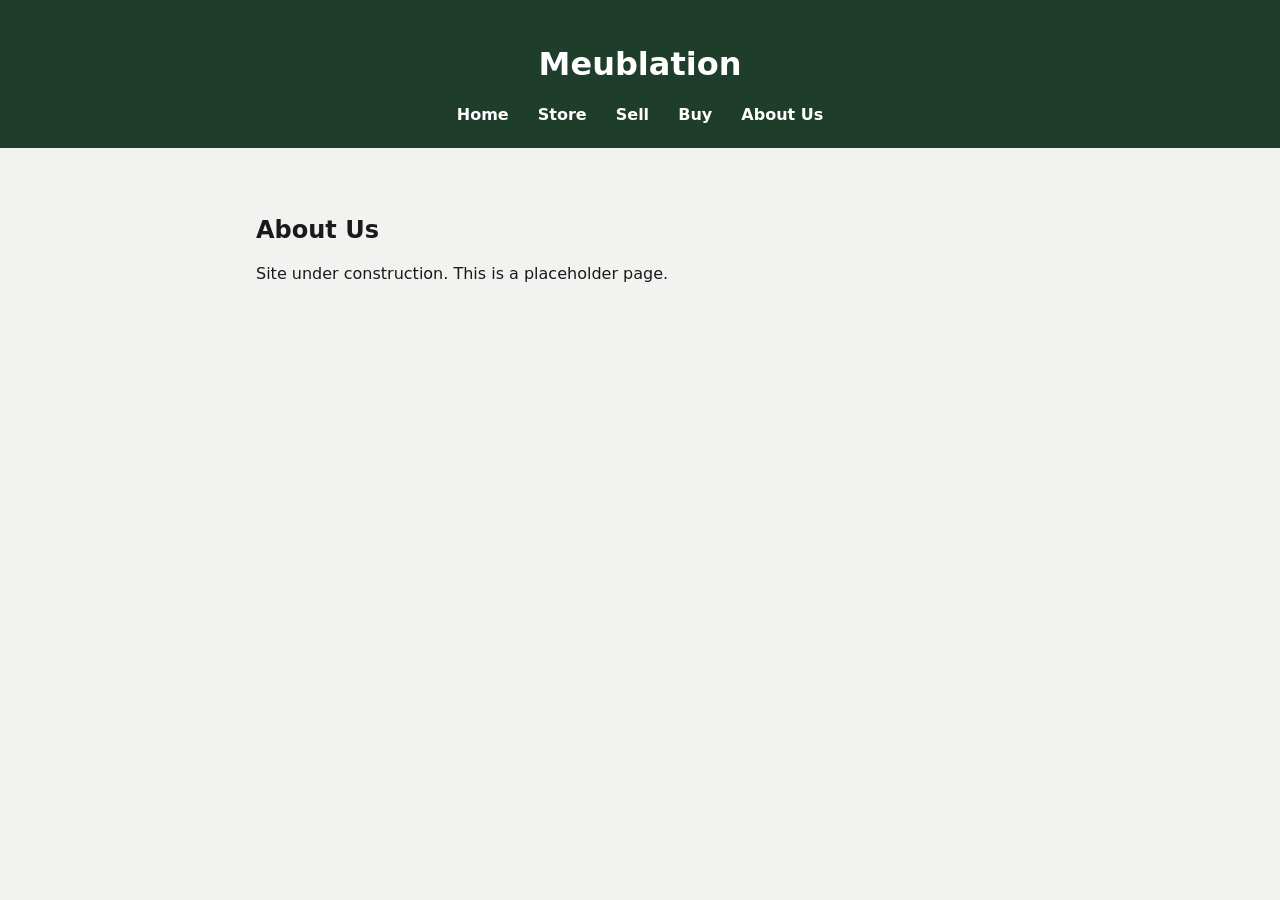
==== about.html @ 5e8e661d "First version" ====
<!doctype html>
<html lang="en">
<head>
  <meta charset="utf-8">
  <meta name="viewport" content="width=device-width, initial-scale=1">
  <title>Meublation – About Us</title>
  <link rel="stylesheet" href="css/style.css">
</head>
<body>
  <header>
    <h1>Meublation</h1>
    <nav>
      <a href="index.html">Home</a>
      <a href="store.html">Store</a>
      <a href="sell.html">Sell</a>
      <a href="buy.html">Buy</a>
      <a href="about.html">About Us</a>
    </nav>
  </header>
  <main>
    <h2>About Us</h2>
    <p>Site under construction. This is a placeholder page.</p>
  </main>
</body>
</html>
---- css/style.css ----
/* Styles communs – version de départ, à remplacer par le vrai design */
:root {
  --green-dark: #1f3d2b;
  --green: #2f6b46;
  --grey: #f2f2f0;
  --text: #1a1a1a;
}

* { box-sizing: border-box; }

body {
  margin: 0;
  font-family: system-ui, -apple-system, "Segoe UI", Roboto, sans-serif;
  color: var(--text);
  background: var(--grey);
}

header {
  background: var(--green-dark);
  color: #fff;
  padding: 24px 16px;
  text-align: center;
}

nav a {
  color: #fff;
  text-decoration: none;
  margin: 0 12px;
  font-weight: 600;
}

nav a:hover { text-decoration: underline; }

main {
  max-width: 800px;
  margin: 0 auto;
  padding: 48px 16px;
}
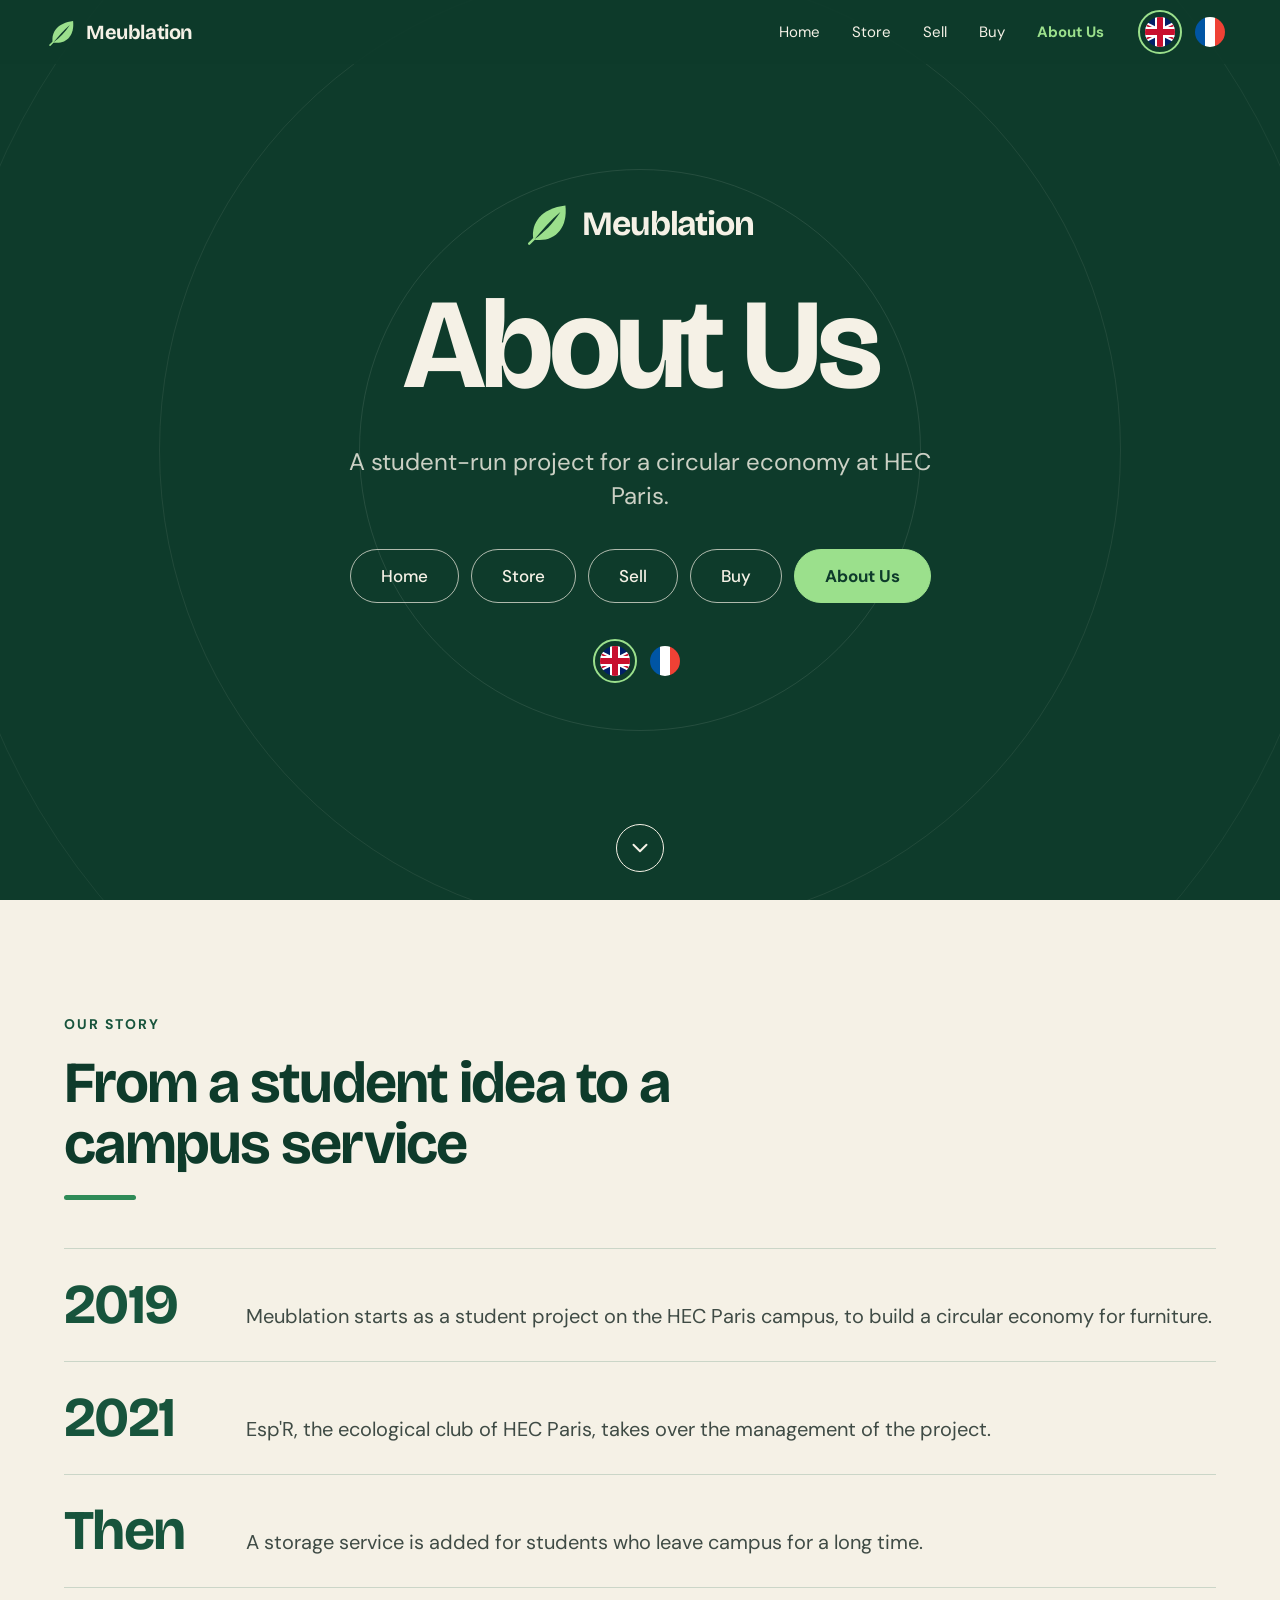
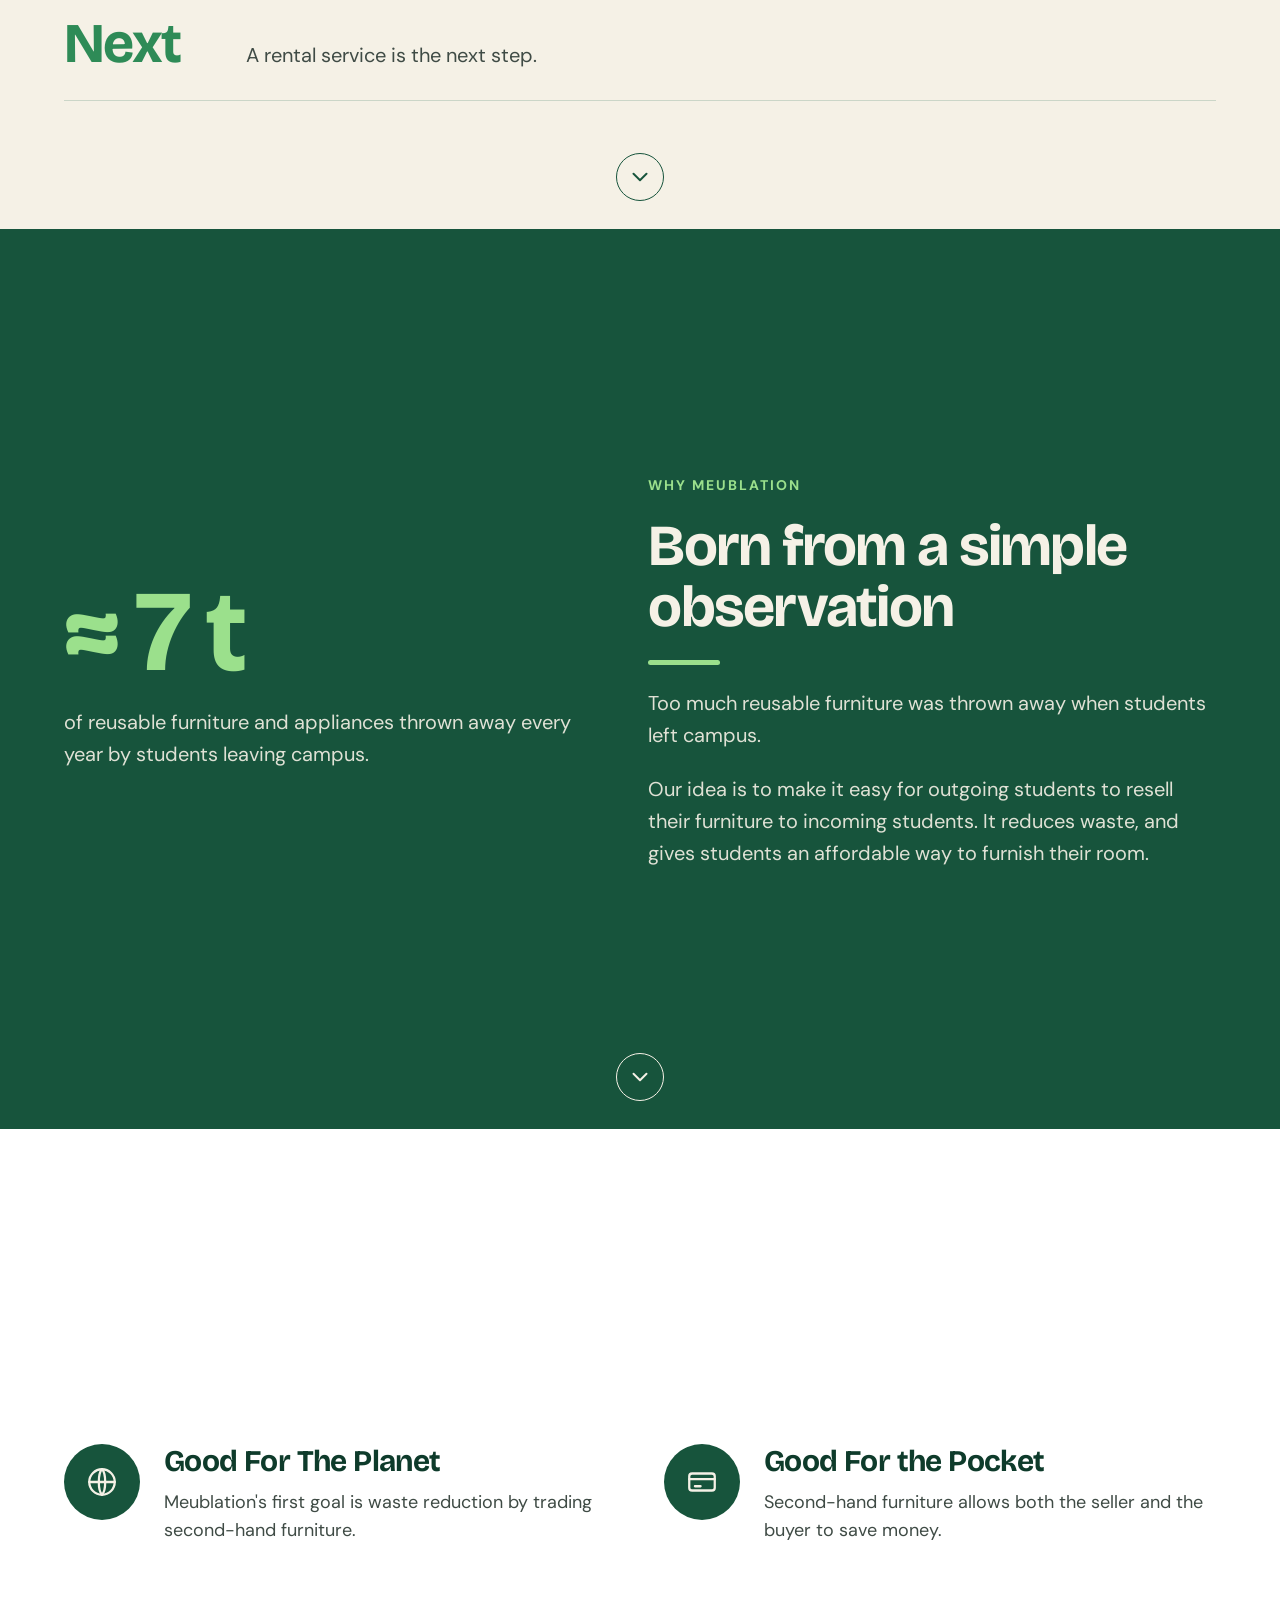
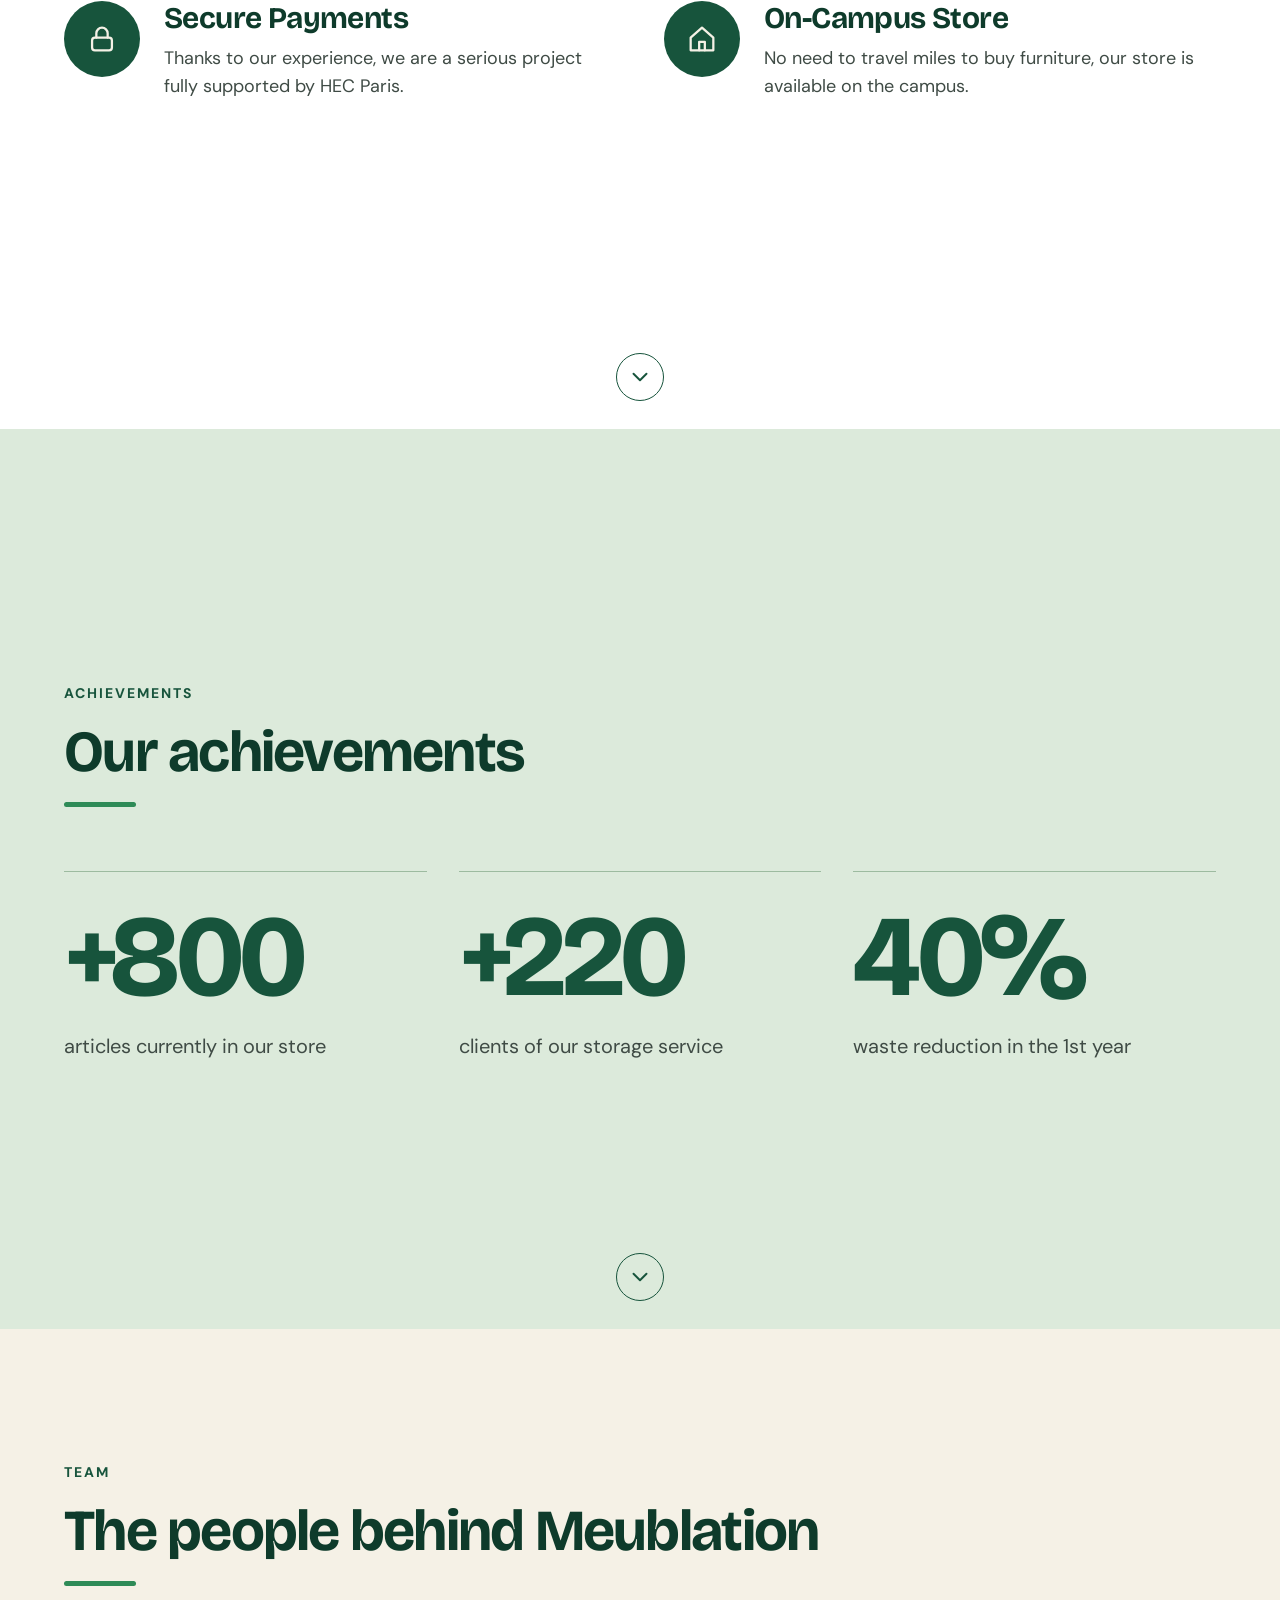
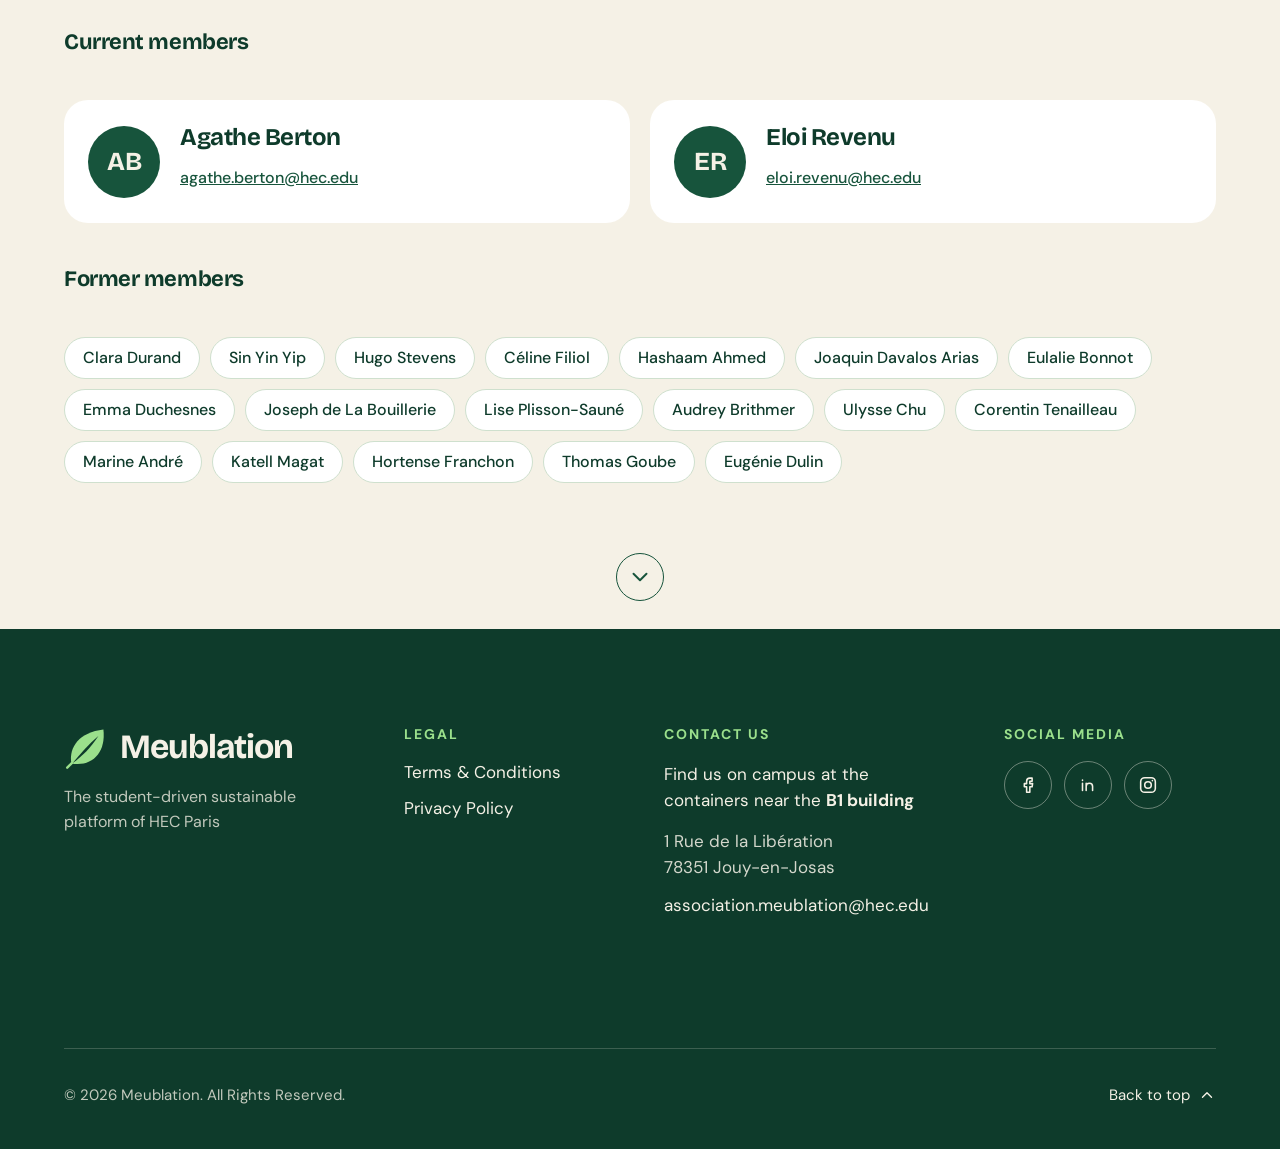
==== commit 91cba240: "Add the full site: 7 pages, Google Forms, Open Days from the Sheet - Pages from the approved mockup:" ====
--- a/about.html
+++ b/about.html
@@ -1,25 +1,666 @@
-<!doctype html>
+<!DOCTYPE html>
+
 <html lang="en">
 <head>
-  <meta charset="utf-8">
-  <meta name="viewport" content="width=device-width, initial-scale=1">
-  <title>Meublation – About Us</title>
-  <link rel="stylesheet" href="css/style.css">
+<meta charset="utf-8"/>
+<meta content="width=device-width, initial-scale=1" name="viewport"/>
+<title data-i18n="e00b08be">Meublation – About Us</title>
+<meta content="The story, values, achievements and team of Meublation, the sustainable furniture platform of HEC Paris." data-i18n-content="9e7fdbf5" name="description"/>
+<meta content="#0E3B2B" name="theme-color"/>
+<meta content="Meublation – About Us" property="og:title"/>
+<meta content="The story, values, achievements and team of Meublation, the sustainable furniture platform of HEC Paris." property="og:description"/>
+<meta content="website" property="og:type"/>
+<meta content="Meublation" property="og:site_name"/>
+<link href="https://fonts.googleapis.com" rel="preconnect"/>
+<link crossorigin="" href="https://fonts.gstatic.com" rel="preconnect"/>
+<link href="https://fonts.googleapis.com/css2?family=Bricolage+Grotesque:wght@500;700&amp;family=DM+Sans:wght@400;500;700&amp;display=swap" rel="stylesheet"/>
+<style>
+/* Meublation – shared styles. Colours: dark green #0E3B2B, green #17543C, accent #9BE08C, cream #F5F1E6, mint #DCEADB. */
+:root { --dark: #0E3B2B; --nav: rgba(14, 59, 43, 0.94); }
+html { -webkit-text-size-adjust: 100%; }
+body { margin: 0; background: #F5F1E6; color: #14201B; font-family: 'DM Sans', system-ui, sans-serif; }
+img { max-width: 100%; }
+body { margin: 0; }
+html { scroll-behavior: smooth; }
+a { color: inherit; text-decoration: none; }
+a:focus-visible { outline: 3px solid #2E8B57; outline-offset: 3px; }
+
+.btn { transition: background 0.2s ease, color 0.2s ease, transform 0.2s ease; }
+.btn:hover { transform: translateY(-2px); }
+.btn-ghost:hover { background: #F5F1E6; color: #0E3B2B; }
+.btn-solid:hover { background: #FFFFFF; }
+.btn-dark:hover { background: #0E3B2B; }
+.hb { display: inline-flex; align-items: center; justify-content: center; min-height: 52px; padding: 0 30px; border-radius: 999px; font-size: 17px; font-weight: 500; border: 1.5px solid rgba(245, 241, 230, 0.7); color: #F5F1E6; }
+.hb-on { background: #9BE08C; color: #0E3B2B; border-color: #9BE08C; font-weight: 700; }
+.nl { display: inline-flex; align-items: center; min-height: 44px; padding: 0 14px; border-radius: 999px; font-size: 15px; color: #F5F1E6; transition: background 0.2s ease; }
+.nl:hover { background: rgba(245, 241, 230, 0.14); }
+.nl-on { font-weight: 700; color: #9BE08C; }
+.soc { width: 48px; height: 48px; box-sizing: border-box; border-radius: 50%; border: 1.5px solid rgba(245, 241, 230, 0.4); display: flex; align-items: center; justify-content: center; color: #F5F1E6; transition: background 0.2s ease, color 0.2s ease; }
+.soc:hover { background: #F5F1E6; color: #0E3B2B; }
+.fh { margin: 0 0 4px; font-size: 14px; font-weight: 700; letter-spacing: 0.14em; text-transform: uppercase; color: #9BE08C; }
+.fl { font-size: 17px; color: #F5F1E6; }
+.fl:hover { text-decoration: underline; }
+.card { transition: transform 0.25s ease, box-shadow 0.25s ease; }
+.card:hover { transform: translateY(-6px); box-shadow: 0 18px 40px rgba(14, 59, 43, 0.14); }
+
+.sec { position: relative; box-sizing: border-box; min-height: 100vh; min-height: 100svh; display: flex; flex-direction: column; justify-content: center; padding: clamp(72px, 9vw, 120px) clamp(20px, 5vw, 64px) clamp(104px, 10vw, 148px); }
+.wrap { width: 100%; max-width: 1200px; margin: 0 auto; }
+.eyebrow { font-size: 14px; font-weight: 700; letter-spacing: 0.14em; text-transform: uppercase; }
+.h2 { margin: 0; font-family: 'Bricolage Grotesque', 'DM Sans', sans-serif; font-weight: 700; font-size: clamp(34px, 4.6vw, 58px); line-height: 1.05; letter-spacing: -0.03em; }
+.h3 { margin: 0; font-family: 'Bricolage Grotesque', 'DM Sans', sans-serif; font-weight: 700; font-size: 28px; line-height: 1.15; letter-spacing: -0.02em; }
+.bar { width: 72px; height: 5px; border-radius: 3px; }
+.txt { margin: 0; font-size: 17px; line-height: 1.6; }
+.lead { margin: 0; font-size: clamp(17px, 1.6vw, 20px); line-height: 1.6; }
+.cardb { box-sizing: border-box; padding: 32px; border-radius: 24px; display: flex; flex-direction: column; gap: 14px; min-width: 0; }
+.ico { flex: none; width: 56px; height: 56px; border-radius: 50%; background: #17543C; color: #F5F1E6; display: flex; align-items: center; justify-content: center; }
+.stepc { flex: 1 1 320px; min-width: 0; box-sizing: border-box; padding: 28px; border-radius: 20px; background: rgba(245, 241, 230, 0.08); border: 1px solid rgba(245, 241, 230, 0.2); display: flex; flex-direction: column; gap: 12px; }
+.stepn { font-family: 'Bricolage Grotesque', 'DM Sans', sans-serif; font-weight: 700; font-size: 44px; line-height: 1; letter-spacing: -0.03em; color: #9BE08C; }
+.pill { display: inline-flex; align-items: center; min-height: 44px; padding: 0 22px; border-radius: 999px; background: #FFFFFF; border: 1px solid #CFE0CE; font-size: 17px; font-weight: 500; color: #0E3B2B; }
+.tile { flex: 1 1 240px; min-width: 0; aspect-ratio: 4 / 3; box-sizing: border-box; border-radius: 20px; background: #F5F1E6; display: flex; align-items: center; justify-content: center; color: #2E7D55; }
+.cd { flex: 1 1 0; min-width: 0; box-sizing: border-box; padding: 22px 8px; border-radius: 18px; background: rgba(245, 241, 230, 0.1); text-align: center; }
+.cdn { font-family: 'Bricolage Grotesque', 'DM Sans', sans-serif; font-weight: 700; font-size: clamp(40px, 6vw, 64px); line-height: 1; letter-spacing: -0.03em; color: #9BE08C; }
+.cdl { margin-top: 8px; font-size: 13px; font-weight: 700; letter-spacing: 0.1em; text-transform: uppercase; color: rgba(245, 241, 230, 0.8); }
+.next { position: absolute; left: 50%; bottom: 28px; margin-left: -24px; width: 48px; height: 48px; box-sizing: border-box; border-radius: 50%; border: 1.5px solid currentColor; display: flex; align-items: center; justify-content: center; transition: background 0.2s ease, color 0.2s ease; }
+.next-dark { color: #17543C; }
+.next-dark:hover { background: #17543C; color: #F5F1E6; }
+.next-light { color: #F5F1E6; }
+.next-light:hover { background: #F5F1E6; color: #0E3B2B; }
+
+@keyframes introIn { from { opacity: 0; transform: translateY(28px); } to { opacity: 1; transform: none; } }
+@keyframes rise { from { opacity: 0; transform: translateY(64px); } to { opacity: 1; transform: none; } }
+@keyframes pop { from { opacity: 0; transform: translateY(32px) scale(0.92); } to { opacity: 1; transform: none; } }
+@keyframes grow { from { transform: scaleX(0); } to { transform: scaleX(1); } }
+@keyframes bob { 0%, 100% { transform: translateY(0); } 50% { transform: translateY(6px); } }
+@keyframes barin { from { opacity: 0; transform: translateY(-100%); } to { opacity: 1; transform: none; } }
+
+.intro { animation: introIn 0.9s cubic-bezier(0.2, 0.7, 0.2, 1) both; }
+.intro-2 { animation-delay: 0.15s; }
+.intro-3 { animation-delay: 0.3s; }
+.intro-4 { animation-delay: 0.6s; }
+.cue { animation: bob 1.8s ease-in-out infinite; }
+.rule { transform-origin: left center; }
+
+@supports (animation-timeline: view()) {
+  .reveal { animation: rise linear both; animation-timeline: view(); animation-range: entry 0% entry 55%; }
+  .pop { animation: pop linear both; animation-timeline: view(); animation-range: entry 0% entry 60%; }
+  .rule { animation: grow linear both; animation-timeline: view(); animation-range: entry 10% entry 70%; }
+  .d2 { animation-range: entry 8% entry 63%; }
+  .d3 { animation-range: entry 16% entry 71%; }
+  .d4 { animation-range: entry 24% entry 79%; }
+  .d5 { animation-range: entry 30% entry 85%; }
+  .topbar { animation: barin linear both; animation-timeline: scroll(root); animation-range: 480px 640px; }
+}
+
+@media (prefers-reduced-motion: reduce) {
+  html { scroll-behavior: auto; }
+  .intro, .reveal, .pop, .rule, .cue, .topbar { animation: none !important; }
+}
+.row { display: flex; flex-wrap: wrap; align-items: baseline; gap: 12px 32px; padding: 28px 0; border-top: 1px solid #CBD6C8; }
+.year { flex: 0 0 150px; font-family: 'Bricolage Grotesque', 'DM Sans', sans-serif; font-weight: 700; font-size: clamp(40px, 5vw, 56px); line-height: 1; letter-spacing: -0.03em; color: #17543C; }
+.big { font-family: 'Bricolage Grotesque', 'DM Sans', sans-serif; font-weight: 700; font-size: clamp(64px, 9vw, 120px); line-height: 1; letter-spacing: -0.04em; }
+.avatar { flex: none; width: 72px; height: 72px; border-radius: 50%; background: #17543C; color: #F5F1E6; display: flex; align-items: center; justify-content: center; font-family: 'Bricolage Grotesque', 'DM Sans', sans-serif; font-weight: 700; font-size: 26px; }
+.navlink { transition: background 0.2s ease; }
+.navlink:hover { background: rgba(245, 241, 230, 0.14); }
+.flink:hover { text-decoration: underline; }
+body.p-about .ico { flex: none; width: 76px; height: 76px; border-radius: 50%; background: #17543C; color: #F5F1E6; display: flex; align-items: center; justify-content: center; }
+body.p-about .pill { display: inline-flex; align-items: center; min-height: 40px; padding: 0 18px; border-radius: 999px; background: #FFFFFF; border: 1px solid #CFE0CE; font-size: 16px; color: #0E3B2B; }
+
+/* ---- Page-specific variants ---- */
+body.p-store .stepc { flex-basis: 200px; }
+body.p-buy .tile { background: #F5F1E6; }
+
+/* ---- Language switch (two flags) ---- */
+.langs { display: inline-flex; align-items: center; gap: 6px; flex: none; }
+.lang { width: 44px; height: 44px; box-sizing: border-box; padding: 5px; border-radius: 50%; border: 2px solid transparent; background: none; cursor: pointer; display: inline-flex; align-items: center; justify-content: center; transition: border-color 0.2s ease, transform 0.2s ease; }
+.lang:hover { transform: scale(1.08); }
+.lang[aria-pressed="true"] { border-color: #9BE08C; }
+.lang:focus-visible { outline: 3px solid #9BE08C; outline-offset: 2px; }
+.lang svg { display: block; width: 100%; height: 100%; border-radius: 50%; overflow: hidden; }
+.topbar .langs { margin-left: 4px; }
+@media (max-width: 640px) { .brand-txt { display: none; } .topbar { gap: 8px; } }
+
+/* ---- Google Forms ---- */
+.gform { display: block; width: 100%; height: var(--gh, 1600px); border: 0; }
+@media (max-width: 640px) { .gform { height: var(--gh-m, 2000px); } }
+@media (min-width: 960px) { .side-card { position: sticky; top: 88px; align-self: flex-start; } }
+
+</style>
 </head>
-<body>
-  <header>
-    <h1>Meublation</h1>
-    <nav>
-      <a href="index.html">Home</a>
-      <a href="store.html">Store</a>
-      <a href="sell.html">Sell</a>
-      <a href="buy.html">Buy</a>
-      <a href="about.html">About Us</a>
-    </nav>
-  </header>
-  <main>
-    <h2>About Us</h2>
-    <p>Site under construction. This is a placeholder page.</p>
-  </main>
+<body class="p-about">
+<div id="top" style="font-family: 'DM Sans', system-ui, sans-serif; color: #14201B; background: #F5F1E6;">
+<nav aria-label="Main menu" class="topbar" data-i18n-aria="4d7a3b1c" style="position: sticky; top: 0; z-index: 30; height: 64px; margin-bottom: -64px; box-sizing: border-box; display: flex; align-items: center; gap: 16px; padding: 0 clamp(16px, 4vw, 48px); background: var(--nav); color: #F5F1E6;">
+<a href="index.html" style="display: flex; align-items: center; gap: 10px; flex: none; min-height: 44px; font-family: 'Bricolage Grotesque', 'DM Sans', sans-serif; font-weight: 700; font-size: 20px; letter-spacing: -0.02em; color: #F5F1E6;">
+<svg aria-hidden="true" height="28" style="color: var(--dark);" viewBox="0 0 48 48" width="28"><path d="M8 42C5 24 17 8 43 5C46 31 30 46 8 42z" fill="#9BE08C"></path><path d="M9.5 41.5C18 31 27 21 37.5 12C29 25 20 34 9.5 41.5z" fill="currentColor"></path><path d="M8.5 41.5L3.5 46.5" fill="none" stroke="#9BE08C" stroke-linecap="round" stroke-width="2.6"></path></svg>
+<span class="brand-txt">Meublation</span>
+</a>
+<div style="display: flex; gap: 4px; margin-left: auto; overflow-x: auto; min-width: 0; white-space: nowrap;">
+<a class="nl" data-i18n="8cf04a97" href="index.html">Home</a>
+<a class="nl" data-i18n="fdb0c388" href="store.html">Store</a>
+<a class="nl" data-i18n="3068c5a9" href="sell.html">Sell</a>
+<a class="nl" data-i18n="831a28f1" href="buy.html">Buy</a>
+<a class="nl nl-on" data-i18n="9e66e6bd" href="about.html">About Us</a>
+</div>
+<div aria-label="Language" class="langs" data-i18n-aria="4994a8ff" role="group"><button aria-label="English" aria-pressed="true" class="lang" data-lang="en" title="English" type="button"><svg aria-hidden="true" preserveAspectRatio="xMidYMid slice" viewBox="0 0 60 30"><rect fill="#012169" height="30" width="60"></rect><path d="M0 0L60 30M60 0L0 30" stroke="#FFFFFF" stroke-width="6"></path><path d="M0 0L60 30M60 0L0 30" stroke="#C8102E" stroke-width="2"></path><path d="M30 0V30M0 15H60" stroke="#FFFFFF" stroke-width="10"></path><path d="M30 0V30M0 15H60" stroke="#C8102E" stroke-width="6"></path></svg></button><button aria-label="Français" aria-pressed="false" class="lang" data-lang="fr" title="Français" type="button"><svg aria-hidden="true" preserveAspectRatio="none" viewBox="0 0 3 2"><rect fill="#0055A4" height="2" width="1"></rect><rect fill="#FFFFFF" height="2" width="1" x="1"></rect><rect fill="#EF4135" height="2" width="1" x="2"></rect></svg></button></div>
+</nav>
+<!-- 1. Header -->
+<header style="position: relative; overflow: hidden; min-height: 100vh; min-height: 100svh; box-sizing: border-box; display: flex; flex-direction: column; align-items: center; justify-content: center; gap: clamp(24px, 3.5vw, 36px); padding: 104px clamp(20px, 5vw, 64px) 120px; text-align: center; background: var(--dark); color: #F5F1E6;">
+<div aria-hidden="true" style="position: absolute; left: 50%; top: 50%; width: 560px; height: 560px; border-radius: 50%; border: 1px solid rgba(245, 241, 230, 0.10); transform: translate(-50%, -50%);"></div>
+<div aria-hidden="true" style="position: absolute; left: 50%; top: 50%; width: 960px; height: 960px; border-radius: 50%; border: 1px solid rgba(245, 241, 230, 0.08); transform: translate(-50%, -50%);"></div>
+<div aria-hidden="true" style="position: absolute; left: 50%; top: 50%; width: 1400px; height: 1400px; border-radius: 50%; border: 1px solid rgba(245, 241, 230, 0.06); transform: translate(-50%, -50%);"></div>
+<a class="intro" href="index.html" style="position: relative; display: flex; align-items: center; gap: 12px; min-height: 44px; font-family: 'Bricolage Grotesque', 'DM Sans', sans-serif; font-weight: 700; font-size: 34px; letter-spacing: -0.03em; color: #F5F1E6;">
+<svg aria-hidden="true" height="44" style="color: var(--dark);" viewBox="0 0 48 48" width="44"><path d="M8 42C5 24 17 8 43 5C46 31 30 46 8 42z" fill="#9BE08C"></path><path d="M9.5 41.5C18 31 27 21 37.5 12C29 25 20 34 9.5 41.5z" fill="currentColor"></path><path d="M8.5 41.5L3.5 46.5" fill="none" stroke="#9BE08C" stroke-linecap="round" stroke-width="2.6"></path></svg>
+      Meublation
+    </a>
+<h1 class="intro intro-2" data-i18n="9e66e6bd" style="position: relative; margin: 0; font-family: 'Bricolage Grotesque', 'DM Sans', sans-serif; font-weight: 700; font-size: clamp(56px, 11vw, 128px); line-height: 1; letter-spacing: -0.04em;">About Us</h1>
+<p class="intro intro-2" data-i18n="1d227ae5" style="position: relative; margin: 0; max-width: 620px; font-size: clamp(18px, 2.2vw, 24px); line-height: 1.4; color: rgba(245, 241, 230, 0.82);">A student-run project for a circular economy at HEC Paris.</p>
+<nav aria-label="Sections" class="intro intro-3" data-i18n-aria="855c3eca" style="position: relative; display: flex; flex-wrap: wrap; justify-content: center; gap: 12px; max-width: 760px;">
+<a class="btn btn-ghost hb" data-i18n="8cf04a97" href="index.html">Home</a>
+<a class="btn btn-ghost hb" data-i18n="fdb0c388" href="store.html">Store</a>
+<a class="btn btn-ghost hb" data-i18n="3068c5a9" href="sell.html">Sell</a>
+<a class="btn btn-ghost hb" data-i18n="831a28f1" href="buy.html">Buy</a>
+<a class="btn btn-solid hb hb-on" data-i18n="9e66e6bd" href="about.html">About Us</a>
+</nav>
+<div class="intro intro-3" style="position: relative;"><div aria-label="Language" class="langs" data-i18n-aria="4994a8ff" role="group"><button aria-label="English" aria-pressed="true" class="lang" data-lang="en" title="English" type="button"><svg aria-hidden="true" preserveAspectRatio="xMidYMid slice" viewBox="0 0 60 30"><rect fill="#012169" height="30" width="60"></rect><path d="M0 0L60 30M60 0L0 30" stroke="#FFFFFF" stroke-width="6"></path><path d="M0 0L60 30M60 0L0 30" stroke="#C8102E" stroke-width="2"></path><path d="M30 0V30M0 15H60" stroke="#FFFFFF" stroke-width="10"></path><path d="M30 0V30M0 15H60" stroke="#C8102E" stroke-width="6"></path></svg></button><button aria-label="Français" aria-pressed="false" class="lang" data-lang="fr" title="Français" type="button"><svg aria-hidden="true" preserveAspectRatio="none" viewBox="0 0 3 2"><rect fill="#0055A4" height="2" width="1"></rect><rect fill="#FFFFFF" height="2" width="1" x="1"></rect><rect fill="#EF4135" height="2" width="1" x="2"></rect></svg></button></div></div>
+<a aria-label="Scroll down" class="next next-light intro intro-4" data-i18n-aria="b7d001ca" href="#story"><svg aria-hidden="true" class="cue" fill="none" height="26" stroke="currentColor" stroke-linecap="round" stroke-linejoin="round" stroke-width="1.8" viewBox="0 0 24 24" width="26"><path d="M6 9l6 6 6-6"></path></svg></a>
+</header>
+<!-- 2. Story -->
+<section class="sec" id="story" style="background: #F5F1E6;">
+<div class="wrap" style="display: flex; flex-direction: column; gap: clamp(28px, 4vw, 48px);">
+<div style="display: flex; flex-direction: column; gap: 20px; max-width: 800px;">
+<div class="eyebrow reveal" data-i18n="378ca739" style="color: #17543C;">Our story</div>
+<h2 class="h2 reveal d2" data-i18n="ffb62e93" style="color: #0E3B2B;">From a student idea to a campus service</h2>
+<div class="bar rule" style="background: #2E8B57;"></div>
+</div>
+<div style="display: flex; flex-direction: column;">
+<div class="row reveal">
+<div class="year">2019</div>
+<p class="lead" data-i18n="82dc28d9" style="flex: 1 1 360px; min-width: 0; color: #3F4B45;">Meublation starts as a student project on the HEC Paris campus, to build a circular economy for furniture.</p>
+</div>
+<div class="row reveal d2">
+<div class="year">2021</div>
+<p class="lead" data-i18n="a64fb7a0" style="flex: 1 1 360px; min-width: 0; color: #3F4B45;">Esp'R, the ecological club of HEC Paris, takes over the management of the project.</p>
+</div>
+<div class="row reveal d3">
+<div class="year" data-i18n="d48a5cda">Then</div>
+<p class="lead" data-i18n="62ed0fb7" style="flex: 1 1 360px; min-width: 0; color: #3F4B45;">A storage service is added for students who leave campus for a long time.</p>
+</div>
+<div class="row reveal d4" style="border-bottom: 1px solid #CBD6C8;">
+<div class="year" data-i18n="10ac3d04" style="color: #2E8B57;">Next</div>
+<p class="lead" data-i18n="238d4c31" style="flex: 1 1 360px; min-width: 0; color: #3F4B45;">A rental service is the next step.</p>
+</div>
+</div>
+</div>
+<a aria-label="Next section" class="next next-dark" data-i18n-aria="68d37fc0" href="#why"><svg aria-hidden="true" class="cue" fill="none" height="26" stroke="currentColor" stroke-linecap="round" stroke-linejoin="round" stroke-width="1.8" viewBox="0 0 24 24" width="26"><path d="M6 9l6 6 6-6"></path></svg></a>
+</section>
+<!-- 3. Why -->
+<section class="sec" id="why" style="background: #17543C; color: #F5F1E6;">
+<div class="wrap" style="display: flex; flex-wrap: wrap; align-items: center; gap: clamp(36px, 6vw, 80px);">
+<div class="pop" style="flex: 1 1 360px; min-width: 0; display: flex; flex-direction: column; gap: 16px;">
+<div class="big" style="color: #9BE08C;">≈ 7 t</div>
+<p class="lead" data-i18n="f2846bcb" style="color: rgba(245, 241, 230, 0.9);">of reusable furniture and appliances thrown away every year by students leaving campus.</p>
+</div>
+<div style="flex: 1 1 420px; min-width: 0; display: flex; flex-direction: column; gap: 22px;">
+<div class="eyebrow reveal" data-i18n="9c4c7e69" style="color: #9BE08C;">Why Meublation</div>
+<h2 class="h2 reveal d2" data-i18n="cf3f4611">Born from a simple observation</h2>
+<div class="bar rule" style="background: #9BE08C;"></div>
+<p class="lead reveal d3" data-i18n="7e3d18b9" style="color: rgba(245, 241, 230, 0.9);">Too much reusable furniture was thrown away when students left campus.</p>
+<p class="lead reveal d4" data-i18n="4c36d41a" style="color: rgba(245, 241, 230, 0.9);">Our idea is to make it easy for outgoing students to resell their furniture to incoming students. It reduces waste, and gives students an affordable way to furnish their room.</p>
+</div>
+</div>
+<a aria-label="Next section" class="next next-light" data-i18n-aria="68d37fc0" href="#values"><svg aria-hidden="true" class="cue" fill="none" height="26" stroke="currentColor" stroke-linecap="round" stroke-linejoin="round" stroke-width="1.8" viewBox="0 0 24 24" width="26"><path d="M6 9l6 6 6-6"></path></svg></a>
+</section>
+<!-- 4. Values -->
+<section class="sec" id="values" style="background: #FFFFFF;">
+<div class="wrap" style="display: flex; flex-wrap: wrap; gap: clamp(32px, 5vw, 56px) 48px;">
+<div class="reveal" style="flex: 1 1 460px; min-width: 0; display: flex; align-items: flex-start; gap: 24px;">
+<div class="ico"><svg aria-hidden="true" fill="none" height="34" stroke="currentColor" stroke-linecap="round" stroke-linejoin="round" stroke-width="1.6" viewBox="0 0 24 24" width="34"><circle cx="12" cy="12" r="9"></circle><path d="M3 12h18M12 3c3 3 3 15 0 18M12 3c-3 3-3 15 0 18"></path></svg></div>
+<div style="display: flex; flex-direction: column; gap: 10px;">
+<h3 class="h3" data-i18n="8c450f84" style="font-size: 30px; color: #0E3B2B;">Good For The Planet</h3>
+<p class="txt" data-i18n="6fb8dac0" style="font-size: 18px; line-height: 1.55; color: #3F4B45;">Meublation's first goal is waste reduction by trading second-hand furniture.</p>
+</div>
+</div>
+<div class="reveal d2" style="flex: 1 1 460px; min-width: 0; display: flex; align-items: flex-start; gap: 24px;">
+<div class="ico"><svg aria-hidden="true" fill="none" height="34" stroke="currentColor" stroke-linecap="round" stroke-linejoin="round" stroke-width="1.6" viewBox="0 0 24 24" width="34"><rect height="12" rx="2" width="18" x="3" y="6"></rect><path d="M3 10h18M7 15h4"></path></svg></div>
+<div style="display: flex; flex-direction: column; gap: 10px;">
+<h3 class="h3" data-i18n="26f5d37f" style="font-size: 30px; color: #0E3B2B;">Good For the Pocket</h3>
+<p class="txt" data-i18n="02dac3ff" style="font-size: 18px; line-height: 1.55; color: #3F4B45;">Second-hand furniture allows both the seller and the buyer to save money.</p>
+</div>
+</div>
+<div class="reveal" style="flex: 1 1 460px; min-width: 0; display: flex; align-items: flex-start; gap: 24px;">
+<div class="ico"><svg aria-hidden="true" fill="none" height="34" stroke="currentColor" stroke-linecap="round" stroke-linejoin="round" stroke-width="1.6" viewBox="0 0 24 24" width="34"><rect height="9" rx="2" width="14" x="5" y="11"></rect><path d="M8 11V8a4 4 0 0 1 8 0v3"></path></svg></div>
+<div style="display: flex; flex-direction: column; gap: 10px;">
+<h3 class="h3" data-i18n="d4df78f9" style="font-size: 30px; color: #0E3B2B;">Secure Payments</h3>
+<p class="txt" data-i18n="0ebc637b" style="font-size: 18px; line-height: 1.55; color: #3F4B45;">Thanks to our experience, we are a serious project fully supported by HEC Paris.</p>
+</div>
+</div>
+<div class="reveal d2" style="flex: 1 1 460px; min-width: 0; display: flex; align-items: flex-start; gap: 24px;">
+<div class="ico"><svg aria-hidden="true" fill="none" height="34" stroke="currentColor" stroke-linecap="round" stroke-linejoin="round" stroke-width="1.6" viewBox="0 0 24 24" width="34"><path d="M4 11l8-7 8 7v9H4z"></path><path d="M10 20v-6h4v6"></path></svg></div>
+<div style="display: flex; flex-direction: column; gap: 10px;">
+<h3 class="h3" data-i18n="961b54c9" style="font-size: 30px; color: #0E3B2B;">On-Campus Store</h3>
+<p class="txt" data-i18n="b079f31f" style="font-size: 18px; line-height: 1.55; color: #3F4B45;">No need to travel miles to buy furniture, our store is available on the campus.</p>
+</div>
+</div>
+</div>
+<a aria-label="Next section" class="next next-dark" data-i18n-aria="68d37fc0" href="#achievements"><svg aria-hidden="true" class="cue" fill="none" height="26" stroke="currentColor" stroke-linecap="round" stroke-linejoin="round" stroke-width="1.8" viewBox="0 0 24 24" width="26"><path d="M6 9l6 6 6-6"></path></svg></a>
+</section>
+<!-- 5. Achievements -->
+<section class="sec" id="achievements" style="background: #DCEADB;">
+<div class="wrap" style="display: flex; flex-direction: column; gap: clamp(36px, 5vw, 64px);">
+<div style="display: flex; flex-direction: column; gap: 20px;">
+<div class="eyebrow reveal" data-i18n="f5c7922d" style="color: #17543C;">Achievements</div>
+<h2 class="h2 reveal d2" data-i18n="7074317f" style="color: #0E3B2B;">Our achievements</h2>
+<div class="bar rule" style="background: #2E8B57;"></div>
+</div>
+<div style="display: flex; flex-wrap: wrap; gap: 32px;">
+<div class="pop" style="flex: 1 1 260px; min-width: 0; display: flex; flex-direction: column; gap: 14px; padding-top: 28px; border-top: 1px solid #9DBBA0;">
+<div class="big" style="color: #17543C;">+800</div>
+<p class="lead" data-i18n="cf3c8dcb" style="color: #3F4B45;">articles currently in our store</p>
+</div>
+<div class="pop d2" style="flex: 1 1 260px; min-width: 0; display: flex; flex-direction: column; gap: 14px; padding-top: 28px; border-top: 1px solid #9DBBA0;">
+<div class="big" style="color: #17543C;">+220</div>
+<p class="lead" data-i18n="319d268a" style="color: #3F4B45;">clients of our storage service</p>
+</div>
+<div class="pop d3" style="flex: 1 1 260px; min-width: 0; display: flex; flex-direction: column; gap: 14px; padding-top: 28px; border-top: 1px solid #9DBBA0;">
+<div class="big" style="color: #17543C;">40%</div>
+<p class="lead" data-i18n="93916a81" style="color: #3F4B45;">waste reduction in the 1st year</p>
+</div>
+</div>
+</div>
+<a aria-label="Next section" class="next next-dark" data-i18n-aria="68d37fc0" href="#team"><svg aria-hidden="true" class="cue" fill="none" height="26" stroke="currentColor" stroke-linecap="round" stroke-linejoin="round" stroke-width="1.8" viewBox="0 0 24 24" width="26"><path d="M6 9l6 6 6-6"></path></svg></a>
+</section>
+<!-- 6. Team -->
+<section class="sec" data-team="" id="team" style="background: #F5F1E6;">
+<div class="wrap" style="display: flex; flex-direction: column; gap: clamp(28px, 4vw, 44px);">
+<div style="display: flex; flex-direction: column; gap: 20px; max-width: 760px;">
+<div class="eyebrow reveal" data-i18n="ac848fa2" style="color: #17543C;">Team</div>
+<h2 class="h2 reveal d2" data-i18n="35420a62" style="color: #0E3B2B;">The people behind Meublation</h2>
+<div class="bar rule" style="background: #2E8B57;"></div>
+</div>
+<h3 class="h3 reveal" data-i18n="c03450b3" style="font-size: 22px; color: #0E3B2B;">Current members</h3>
+<div style="display: flex; flex-wrap: wrap; gap: 20px;">
+<div class="cardb card pop" style="flex: 1 1 300px; background: #FFFFFF; flex-direction: row; align-items: center; gap: 20px; padding: 24px;">
+<div aria-hidden="true" class="avatar">AB</div>
+<div style="min-width: 0; display: flex; flex-direction: column; gap: 4px;">
+<h4 class="h3" style="font-size: 24px; color: #0E3B2B;">Agathe Berton</h4>
+<a href="mailto:agathe.berton@hec.edu" style="display: inline-flex; align-items: center; min-height: 44px; font-size: 16px; font-weight: 500; color: #17543C; text-decoration: underline; overflow-wrap: anywhere;">agathe.berton@hec.edu</a>
+</div>
+</div>
+<div class="cardb card pop d2" style="flex: 1 1 300px; background: #FFFFFF; flex-direction: row; align-items: center; gap: 20px; padding: 24px;">
+<div aria-hidden="true" class="avatar">ER</div>
+<div style="min-width: 0; display: flex; flex-direction: column; gap: 4px;">
+<h4 class="h3" style="font-size: 24px; color: #0E3B2B;">Eloi Revenu</h4>
+<a href="mailto:eloi.revenu@hec.edu" style="display: inline-flex; align-items: center; min-height: 44px; font-size: 16px; font-weight: 500; color: #17543C; text-decoration: underline; overflow-wrap: anywhere;">eloi.revenu@hec.edu</a>
+</div>
+</div>
+</div>
+<h3 class="h3 reveal" data-i18n="7a6e4f11" style="font-size: 22px; color: #0E3B2B;">Former members</h3>
+<div class="reveal d2" style="display: flex; flex-wrap: wrap; gap: 10px;">
+<span class="pill">Clara Durand</span>
+<span class="pill">Sin Yin Yip</span>
+<span class="pill">Hugo Stevens</span>
+<span class="pill">Céline Filiol</span>
+<span class="pill">Hashaam Ahmed</span>
+<span class="pill">Joaquin Davalos Arias</span>
+<span class="pill">Eulalie Bonnot</span>
+<span class="pill">Emma Duchesnes</span>
+<span class="pill">Joseph de La Bouillerie</span>
+<span class="pill">Lise Plisson-Sauné</span>
+<span class="pill">Audrey Brithmer</span>
+<span class="pill">Ulysse Chu</span>
+<span class="pill">Corentin Tenailleau</span>
+<span class="pill">Marine André</span>
+<span class="pill">Katell Magat</span>
+<span class="pill">Hortense Franchon</span>
+<span class="pill">Thomas Goube</span>
+<span class="pill">Eugénie Dulin</span>
+</div>
+</div>
+<a aria-label="Go to footer" class="next next-dark" data-i18n-aria="af2ec056" href="#contact"><svg aria-hidden="true" class="cue" fill="none" height="26" stroke="currentColor" stroke-linecap="round" stroke-linejoin="round" stroke-width="1.8" viewBox="0 0 24 24" width="26"><path d="M6 9l6 6 6-6"></path></svg></a>
+</section>
+<!-- 7. Footer -->
+<footer id="contact" style="min-height: 520px; box-sizing: border-box; display: flex; flex-direction: column; justify-content: space-between; gap: 56px; padding: clamp(64px, 8vw, 96px) clamp(20px, 5vw, 64px) 32px; background: var(--dark); color: #F5F1E6;">
+<div class="wrap" style="display: flex; flex-wrap: wrap; gap: 48px;">
+<div class="reveal" style="flex: 1 1 280px; min-width: 0; display: flex; flex-direction: column; gap: 16px;">
+<div style="display: flex; align-items: center; gap: 12px; font-family: 'Bricolage Grotesque', 'DM Sans', sans-serif; font-weight: 700; font-size: 34px; letter-spacing: -0.03em;">
+<svg aria-hidden="true" height="44" style="color: var(--dark);" viewBox="0 0 48 48" width="44"><path d="M8 42C5 24 17 8 43 5C46 31 30 46 8 42z" fill="#9BE08C"></path><path d="M9.5 41.5C18 31 27 21 37.5 12C29 25 20 34 9.5 41.5z" fill="currentColor"></path><path d="M8.5 41.5L3.5 46.5" fill="none" stroke="#9BE08C" stroke-linecap="round" stroke-width="2.6"></path></svg>
+          Meublation
+        </div>
+<p data-i18n="d348bb09" style="margin: 0; max-width: 300px; font-size: 16px; line-height: 1.55; color: rgba(245, 241, 230, 0.78);">The student-driven sustainable platform of HEC Paris</p>
+</div>
+<div class="reveal d2" style="flex: 1 1 200px; min-width: 0; display: flex; flex-direction: column; gap: 14px;">
+<h3 class="fh" data-i18n="a10a9bcd">Legal</h3>
+<a class="fl" data-i18n="1d8cd2bf" href="terms.html">Terms &amp; Conditions</a>
+<a class="fl" data-i18n="fa2ead69" href="privacy.html">Privacy Policy</a>
+</div>
+<div class="reveal d3" style="flex: 1 1 280px; min-width: 0; display: flex; flex-direction: column; gap: 14px;">
+<h3 class="fh" data-i18n="9cfc9b74">Contact Us</h3>
+<p data-i18n="69487521" style="margin: 0; font-size: 17px; line-height: 1.55; color: #F5F1E6;">Find us on campus at the containers near the <strong>B1 building</strong></p>
+<p data-i18n="bf4ed66a" style="margin: 0; font-size: 17px; line-height: 1.55; color: rgba(245, 241, 230, 0.86);">1 Rue de la Libération<br/>78351 Jouy-en-Josas</p>
+<a class="fl" href="mailto:association.meublation@hec.edu">association.meublation@hec.edu</a>
+</div>
+<div class="reveal d4" style="flex: 1 1 200px; min-width: 0; display: flex; flex-direction: column; gap: 14px;">
+<h3 class="fh" data-i18n="57b76fc6">Social media</h3>
+<div style="display: flex; gap: 12px;">
+<a aria-label="Facebook" class="soc" href="https://www.facebook.com/profile.php?id=100080133940672"><svg aria-hidden="true" fill="none" height="22" stroke="currentColor" stroke-linecap="round" stroke-linejoin="round" stroke-width="1.7" viewBox="0 0 24 24" width="22"><path d="M14 8h2.5V4.5H14a3.5 3.5 0 0 0-3.5 3.5v2.5H8V14h2.5v6H14v-6h2.5l.5-3.5h-3V8z"></path></svg></a>
+<a aria-label="LinkedIn" class="soc" href="http://linkedin.com/company/meublation"><svg aria-hidden="true" fill="none" height="22" stroke="currentColor" stroke-linecap="round" stroke-linejoin="round" stroke-width="1.7" viewBox="0 0 24 24" width="22"><path d="M6 10v8M6 6.5v.5M10 18v-8M10 13.5a3.5 3.5 0 0 1 7 0V18"></path></svg></a>
+<a aria-label="Instagram" class="soc" href="https://www.instagram.com/meublation/"><svg aria-hidden="true" fill="none" height="22" stroke="currentColor" stroke-linecap="round" stroke-linejoin="round" stroke-width="1.7" viewBox="0 0 24 24" width="22"><rect height="16" rx="4.5" width="16" x="4" y="4"></rect><circle cx="12" cy="12" r="3.6"></circle><path d="M16.8 7.2v.1"></path></svg></a>
+</div>
+</div>
+</div>
+<div class="wrap" style="box-sizing: border-box; padding-top: 24px; border-top: 1px solid rgba(245, 241, 230, 0.2); display: flex; flex-wrap: wrap; align-items: center; justify-content: space-between; gap: 12px;">
+<div data-i18n="0321b263" style="font-size: 15px; color: rgba(245, 241, 230, 0.78);">© 2026 Meublation. All Rights Reserved.</div>
+<a class="fl" href="#top" style="display: inline-flex; align-items: center; gap: 8px; min-height: 44px; font-size: 15px;"><span data-i18n="7c491b68">Back to top</span><svg aria-hidden="true" fill="none" height="18" stroke="currentColor" stroke-linecap="round" stroke-linejoin="round" stroke-width="1.8" viewBox="0 0 24 24" width="18"><path d="M6 15l6-6 6 6"></path></svg>
+</a>
+</div>
+</footer>
+</div>
+<script>
+/* French translations. Each line: "id": "French text", // original English text.
+   The id is the value of the data-i18n attribute in the HTML. To fix a French text, edit the line here. */
+window.MEUBLATION_FR = {
+  "80f1dd5f": "Meublation – Accueil", // Meublation – Home
+  "cb1694eb": "Meublation est la plateforme étudiante de HEC Paris pour acheter, vendre et stocker des meubles d'occasion sur le campus.", // Meublation is the student-run platform of HEC Paris to buy, sell and store second-hand furniture on campus.
+  "4d7a3b1c": "Menu principal", // Main menu
+  "8cf04a97": "Accueil", // Home
+  "fdb0c388": "Stockage", // Store
+  "3068c5a9": "Vendre", // Sell
+  "831a28f1": "Acheter", // Buy
+  "9e66e6bd": "Qui sommes-nous", // About Us
+  "4994a8ff": "Langue", // Language
+  "d348bb09": "La plateforme étudiante et durable de HEC Paris", // The student-driven sustainable platform of HEC Paris
+  "855c3eca": "Rubriques", // Sections
+  "b7d001ca": "Faire défiler vers le bas", // Scroll down
+  "7c975014": "Depuis 2019", // Since 2019
+  "7f1c1bc7": "La façon abordable et durable de meubler votre chambre à HEC", // The affordable and sustainable way to furnish your HEC room
+  "13617f20": "Meublation est une plateforme gérée par des étudiants, qui permet aux étudiants de HEC Paris d'acheter, de vendre, de stocker et de donner des meubles. Notre objectif est de réduire les déchets de mobilier sur le campus en veillant à ce que chaque meuble soit réutilisé.", // Meublation is a student-run platform that enables HEC Paris students to buy, sell, store and donate furniture.
+  "f549bf99": "Meublation a été fondée en 2019 et fait aujourd'hui partie d'Esp'R, l'association écologique du campus.", // Meublation was founded in 2019 and is now part of Espr, the ecological association of the campus.
+  "bf137298": "En savoir plus sur nous", // Learn more about us
+  "eee245ae": "Photo à venir", // Photo coming soon
+  "68d37fc0": "Section suivante", // Next section
+  "992a0f05": "Services", // Services
+  "d2211ca5": "Découvrez tous les services de Meublation", // Discover all services of Meublation
+  "ed3abbcd": "Meublation dispose de 2 containers remplis d'objets utilisés par d'anciens étudiants de HEC ! Vous y trouverez de tout, des <strong>bouilloires aux micro-ondes, en passant par les lampes, les étendoirs ou les tapis</strong>. Cette année, oubliez Ikea et les soucis de déménagement des gros objets, et venez voir par vous-même les centaines de meubles qui vous attendent.", // Meublation has 2 containers full of items used by former HEC students! You can find everything from <strong>ke
+  "51ce0315": "Tout est d'<strong>occasion</strong> : préparez-vous à faire de bonnes affaires.", // Everything is <strong>second hand</strong>, so be ready to make good deals.
+  "3da83408": "Venez avec un compte <strong>Revolut</strong>, car vous en aurez besoin pour payer le vendeur du meuble de vos rêves. Nous ne sommes qu'une place de marché (voyez comment fonctionne « Vendre » pour comprendre).", // Come with a <strong>Revolut</strong> account, as you will need it to pay the seller of your dream furniture. W
+  "8dfa6773": "Notre magasin ouvre pendant les <strong>« Open Days »</strong>, généralement en août, en décembre et en mai.", // Our store opens during <strong>"Open Days"</strong>, usually in August, December and May.
+  "ff0906b0": "Comment acheter", // How to buy
+  "64e267b8": "Meublation compte sur vous pour faire plaisir à la prochaine génération d'étudiants de HEC avec vos meubles d'occasion. Pas des objets qui ne fonctionnent plus, bien sûr, mais ceux que vous ne pouvez pas ramener chez vous.", // Meublation is counting on you to please the next generation of HEC students with your used furniture. Not item
+  "36980274": "Venez, nous gérons vos meubles, et vous recevrez votre argent quand l'objet sera acheté !", // Come, let us manage your furniture, and you will receive your money when the item is bought!
+  "d74ec903": "Merci de remplir le formulaire pour chaque objet que vous vendez.", // Please complete the form for each item you sell.
+  "d7faf6bc": "Vendre ici", // Sell here
+  "63eafebb": "La partie « Stockage » de Meublation est un peu différente de l'achat et de la vente. Nous avons une salle où nous gardons les affaires des étudiants actuels de HEC qui ne sont pas sur le campus.", // The "Store" part of Meublation is a bit different from Buy and Sell. We have a room where we store items of cu
+  "bdf8f997": "Si vous quittez votre chambre pour quelques mois mais comptez revenir à Paris, laissez-nous garder vos affaires. Vous pouvez stocker des valises, des cartons ou des meubles pour <strong>2 à 4 € par mois</strong>.", // If you are leaving your room for some months but plan to come back to Paris, let us keep your stuff. You can s
+  "1de5a5e5": "Merci de remplir le formulaire si vous souhaitez stocker vos affaires.", // Please fill in the form if you want to store your things.
+  "e09c0097": "Stocker vos affaires ici", // Store your belongings here
+  "20cf5065": "Pour plus de détails sur chaque rubrique, consultez les pages dédiées.", // For further details on each section, please refer to the dedicated pages.
+  "f5c7922d": "Réalisations", // Achievements
+  "7074317f": "Nos réalisations", // Our achievements
+  "cf3c8dcb": "articles actuellement dans notre magasin", // articles currently in our store
+  "319d268a": "clients de notre service de stockage", // clients of our storage service
+  "93916a81": "de réduction des déchets la première année", // waste reduction in the 1st year
+  "8c450f84": "Bon pour la planète", // Good For The Planet
+  "6fb8dac0": "Le premier objectif de Meublation est de réduire les déchets en échangeant des meubles d'occasion.", // Meublation's first goal is waste reduction by trading second-hand furniture.
+  "26f5d37f": "Bon pour le portefeuille", // Good For the Pocket
+  "02dac3ff": "Les meubles d'occasion permettent au vendeur comme à l'acheteur de faire des économies.", // Second-hand furniture allows both the seller and the buyer to save money.
+  "d4df78f9": "Paiements sécurisés", // Secure Payments
+  "0ebc637b": "Grâce à notre expérience, nous sommes un projet sérieux, pleinement soutenu par HEC Paris.", // Thanks to our experience, we are a serious project fully supported by HEC Paris.
+  "961b54c9": "Magasin sur le campus", // On-Campus Store
+  "b079f31f": "Pas besoin de faire des kilomètres pour acheter des meubles : notre magasin est sur le campus.", // No need to travel miles to buy furniture, our store is available on the campus.
+  "2d817b75": "Créer une économie circulaire pour le mobilier", // Creating a circular economy for furniture
+  "04e4c858": "Schéma à venir", // Diagram coming soon
+  "af2ec056": "Aller au pied de page", // Go to footer
+  "a10a9bcd": "Mentions légales", // Legal
+  "1d8cd2bf": "Conditions générales", // Terms & Conditions
+  "fa2ead69": "Politique de confidentialité", // Privacy Policy
+  "9cfc9b74": "Nous contacter", // Contact Us
+  "69487521": "Retrouvez-nous sur le campus, aux containers près du <strong>bâtiment B1</strong>", // Find us on campus at the containers near the <strong>B1 building</strong>
+  "bf4ed66a": "1 Rue de la Libération<br/>78351 Jouy-en-Josas", // 1 Rue de la Libération<br/>78351 Jouy-en-Josas
+  "57b76fc6": "Réseaux sociaux", // Social media
+  "0321b263": "© 2026 Meublation. Tous droits réservés.", // © 2026 Meublation. All Rights Reserved.
+  "7c491b68": "Retour en haut", // Back to top
+  "d8dd99d0": "Meublation – Stockage", // Meublation – Store
+  "f7ee1dad": "Stockez vos affaires avec Meublation pendant que vous êtes loin du campus. Tarifs, étapes et formulaire d'inscription.", // Store your belongings with Meublation while you are away from campus. Prices, steps and registration form.
+  "dbe091e8": "Nous gardons vos affaires en sécurité pendant que vous êtes loin du campus.", // We keep your things safe while you are away from campus.
+  "3aaef5c0": "S'inscrire au stockage", // Register for storage
+  "609a8ade": "Remplissez ce formulaire pour stocker vos affaires.", // Fill in this form to store your stuff.
+  "ee7c297e": "Formulaire d'inscription au stockage", // Storage registration form
+  "a9b08ece": "Réservez votre créneau Open Day", // Book your Open Day slot
+  "8727321e": "Choisissez un horaire pour venir stocker vos affaires au bâtiment G.", // Choose a time to come and store your items in building G.
+  "41b2199c": "Réserver un créneau", // Book a slot
+  "a074f0c9": "Ou écrivez à <a>association.meublation@hec.edu</a>", // Or write to <a href="mailto:association.meublation@hec.edu" style="text-decoration: underline;">association.me
+  "be120417": "Si le formulaire ne s'affiche pas, <a>ouvrez-le dans un nouvel onglet</a>.", // If the form does not load, <a href="https://docs.google.com/forms/d/e/1FAIpQLSd8L9rfWwZzJ1FG78e3KhtokeuB_8nmMI
+  "719ac57a": "Lisez tout ce qu'il faut savoir avant de stocker", // Read everything you need to know before storing
+  "8c4aa541": "Stockage", // Storage
+  "7761eb28": "Nous gardons vos affaires pendant votre absence", // We keep your things while you are away
+  "ea3c1e3c": "Vous quittez votre chambre pour quelques mois mais vous revenez à Paris ? Meublation stocke presque tout pour vous, à condition que ce soit bien emballé.", // Leaving your room for a few months but coming back to Paris? Meublation stores almost anything for you, as lon
+  "7a5cb5e1": "Vous pouvez stocker des valises, des cartons ou des meubles. Regroupez les petits objets dans une boîte ou un sac.", // You can store cases, boxes or furniture. Group small items in a box or a bag.
+  "382ab522": "Accepté", // Accepted
+  "015bbe55": "Presque tous les objets, à condition qu'ils soient bien emballés.", // Almost all items, as long as they are well packed.
+  "cd1dfca6": "Non accepté", // Not accepted
+  "eb4b87dd": "Les objets très volumineux, comme les canapés.", // Very large items, such as sofas.
+  "e16dd6e1": "Tarifs", // Prices
+  "0ef8816b": "Des tarifs mensuels simples", // Simple monthly prices
+  "43e02b82": "Petit objet", // Small item
+  "8f2893f3": "par mois", // per month
+  "6584b3c6": "Pour les objets de moins de 60 × 40 × 40 cm.", // For items smaller than 60 × 40 × 40 cm.
+  "3542be28": "Gros objet", // Large item
+  "bdcaa599": "Pour tout ce qui est plus grand, comme un matelas ou une table.", // For anything bigger than that, such as a mattress or a table.
+  "eaff1bdf": "Assurance", // Insurance
+  "67ea5e88": "Pour l'instant, seuls les meubles sont couverts. Pour les vêtements et les autres effets personnels, vous devez signer une décharge de responsabilité.", // For now, only furniture is covered. For clothes and other personal belongings, you need to sign a liability wa
+  "9ffdb952": "Comment ça marche", // How it works
+  "f4904e96": "Stocker vos affaires en cinq étapes", // Storing your things in five steps
+  "0ba75836": "S'inscrire", // Register
+  "21141d4b": "Remplissez le formulaire en ligne.", // Fill in the online form.
+  "1075000b": "Choisissez un horaire pendant les Open Days pour apporter vos affaires.", // Choose a time during the Open Days to bring your things.
+  "4492081c": "Emballer", // Pack
+  "222c25d7": "Emballez bien vos affaires avant de venir.", // Pack your items well before you come.
+  "45bcccf7": "Déposer", // Drop off
+  "da4d4f4f": "Apportez tout au bâtiment G à l'horaire choisi.", // Bring everything to building G at your time slot.
+  "99938b17": "Payer", // Pay
+  "c8f50dd8": "Payez par carte lors du dépôt. <strong>Les paiements en espèces ne sont pas acceptés.</strong> Vos affaires sont ensuite étiquetées.", // Pay by card when you drop off. <strong>Cash is not accepted.</strong> Your items are then labelled.
+  "b9f5d32e": "Récupération", // Pick-up
+  "b85164f3": "Récupérer vos affaires", // Getting your things back
+  "44808a95": "Pendant les Open Days", // During Open Days
+  "2d401fa4": "Réservez un créneau par e-mail, puis venez au bâtiment G à l'horaire choisi.", // Book a slot by email, then come to building G at the time you chose.
+  "9fedd350": "Réserver un créneau de récupération", // Book a pick-up slot
+  "4f3902cb": "En dehors des Open Days", // Outside Open Days
+  "05a459ad": "Écrivez à l'association par e-mail. Vous devrez vous adapter aux disponibilités de nos membres.", // Write to the association by email. You will need to adapt to the availability of our members.
+  "8a8d6a7d": "Fermé en été", // Closed in summer
+  "fbc5198c": "L'association est fermée d'environ le 10 juin au 25 août.", // The association is closed from about 10 June to 25 August.
+  "c7edd75f": "Les bénévoles ne sont pas toujours disponibles.", // Volunteers are not always available.
+  "81bac9d6": "Meublation – Vendre", // Meublation – Sell
+  "7925bf70": "Donnez une seconde vie à vos meubles : inscrivez vos objets et vendez-les à d'autres étudiants de HEC Paris.", // Give your furniture a second life: register your items and sell them to other HEC Paris students.
+  "e4bd8caf": "Donnez une seconde vie à vos meubles, et soyez payé quand ils se vendent.", // Give your furniture a second life, and get paid when it sells.
+  "b7cfd36f": "Prêt à vendre ?", // Ready to sell?
+  "57ce7095": "Remplissez ce formulaire pour vendre vos affaires.", // Fill in this form to sell your stuff.
+  "bf49a2af": "Avant de commencer", // Before you start
+  "2879633f": "Remplissez un formulaire pour chaque objet.", // Fill in one form for each item.
+  "2e1e5480": "Vous devez avoir un compte Revolut vérifié pour vendre.", // You need a verified Revolut account to sell stuff.
+  "7ff61e0d": "Formulaire d'inscription à la vente", // Selling registration form
+  "5150d8a9": "Si le formulaire ne s'affiche pas, <a>ouvrez-le dans un nouvel onglet</a>.", // If the form does not load, <a href="https://docs.google.com/forms/d/e/1FAIpQLScICO3y_b9OPOqsg2PEiifuqKRkhJ1GwP
+  "fa5a8550": "Lisez tout ce qu'il faut savoir avant de vendre", // Read everything you need to know before selling
+  "9dea4016": "Objets", // Items
+  "23e5370b": "Ce que vous pouvez vendre", // What you can sell
+  "7ab75815": "Apportez ce dont les autres étudiants ont besoin pour meubler leur chambre. Meublation compte sur vous pour faire plaisir à la prochaine génération.", // Bring the things other students need to furnish their room. Meublation is counting on you to please the next g
+  "8c4cb78e": "Chaises, canapés et tables", // Chairs, sofas and tables
+  "c264d7df": "Appareils électroniques", // Electronic devices
+  "9262f223": "Outils et ustensiles", // Tools and utensils
+  "387baf01": "Divers", // Miscellaneous
+  "2c3dbc02": "Objets cassés", // Broken items
+  "99ca06ef": "Nourriture périssable", // Perishable food
+  "925c8aa2": "Objets dangereux", // Dangerous items
+  "786bd178": "Réfrigérateurs et congélateurs : le service des résidences de HEC en installe désormais un dans chaque chambre. Si vous en avez déjà acheté un, contactez ce service.", // Fridges and freezers: the HEC residence service now installs one in every room. If you already bought one, con
+  "7dadd2a4": "Bon à savoir", // Good to know
+  "0031741a": "Meublation peut refuser tout objet qui ne semble pas convenir.", // Meublation can refuse any item that does not seem suitable.
+  "2b5c2ec1": "Vendre en six étapes", // Selling in six steps
+  "83ccdb01": "Inscrire chaque objet", // Register each item
+  "7f600688": "Remplissez le formulaire en ligne. Il faut un formulaire par objet.", // Fill in the online form. You need one form per item.
+  "99d22ac3": "Choisissez un horaire pendant les Open Days pour apporter vos objets.", // Choose a time during the Open Days to bring your items.
+  "0b40684f": "Emballer avec soin", // Pack carefully
+  "b02d7a60": "Emballez bien vos objets, surtout les petits.", // Pack your items well, especially the small ones.
+  "4c1cb829": "Les déposer", // Drop them off
+  "44df1436": "Laissez-les dans les containers derrière le bâtiment B1, pendant les horaires d'ouverture.", // Leave them in the containers behind building B1, during opening hours.
+  "e4de59a1": "Nous les vendons", // We sell them
+  "f329efd5": "Meublation fait de son mieux pour vendre vos objets aux étudiants qui arrivent.", // Meublation does its best to sell your items to the arriving students.
+  "57552398": "Être payé", // Get paid
+  "f1dc09af": "Après la vente, vous êtes payé directement sur votre compte Revolut.", // After the sale, you are paid directly on your Revolut account.
+  "c453a4b8": "Paiement", // Payment
+  "fac22560": "Comment vous êtes payé", // How you get paid
+  "19aab514": "Un compte Revolut vérifié est obligatoire", // A verified Revolut account is required
+  "d6b02a3f": "Sans compte vérifié, nous ne pouvons pas accepter votre objet.", // Without one, we cannot accept your item.
+  "3fdddb0d": "Comment fonctionne le paiement ?", // How does the payment work?
+  "285bb915": "L'acheteur vous paie directement via Revolut. Meublation garde une commission de 10 %.", // The buyer pays you directly through Revolut. Meublation keeps a 10% commission.
+  "2ed28573": "Combien de temps mon objet peut-il rester en vente ?", // How long can my item stay for sale?
+  "d0c3c59b": "Il n'y a pas de limite. Après un an, Meublation peut baisser le prix d'un objet invendu. Après deux ans, il peut être donné à une ONG partenaire ou bradé à très bas prix.", // There is no deadline. After one year, Meublation may lower the price of an unsold item. After two years, it ca
+  "ff7c0fcd": "Exemples", // Examples
+  "a4704c18": "Des objets qui trouvent un nouveau foyer", // Items that find a new home
+  "69c19be0": "Photos à venir", // Photos coming soon
+  "a7c5b8f4": "Meublation – Acheter", // Meublation – Buy
+  "d724e753": "Meublez votre chambre d'occasion, directement sur le campus de HEC Paris. Comment acheter et quand le magasin ouvre.", // Furnish your room second hand, right on the HEC Paris campus. How to buy and when the store opens.
+  "a4869ff8": "Meublez votre chambre d'occasion, directement sur le campus.", // Furnish your room second hand, right on campus.
+  "63a04d8c": "Le magasin", // The store
+  "b5d66360": "Tout est d'occasion, venu d'anciens étudiants de HEC", // Everything is second hand, from former HEC students
+  "a0355521": "Chaises et tables", // Chairs and tables
+  "e60da4eb": "Canapés", // Sofas
+  "cd32106b": "Informatique", // IT
+  "0d025e99": "Produits d'entretien", // Cleaning products
+  "5406f510": "Divers, dont des étendoirs", // Miscellaneous, including drying racks
+  "28833baf": "Mieux pour la planète", // Better for the planet
+  "1cc679e3": "Moins d'émissions de CO2 et moins de matières premières utilisées.", // Cut CO2 emissions and the use of raw materials.
+  "af10c464": "Mieux pour votre portefeuille", // Better for your wallet
+  "0b7e1d08": "Économisez sur tout ce dont vous avez besoin pour votre chambre.", // Save money on everything you need for your room.
+  "2f89b327": "Plus juste", // Fairer
+  "00f4b565": "Votre argent va à d'anciens étudiants, pas à des entreprises.", // Your money goes to former students, not to companies.
+  "3f4d4a8c": "Acheter en trois étapes", // Buying in three steps
+  "8b9c0c93": "Venir au magasin", // Come to the store
+  "97fec858": "Suivez vos e-mails et notre compte Instagram pour savoir quand auront lieu les prochains Open Days.", // Watch your emails and our Instagram account to find out when the next Open Days are.
+  "9a2fccdd": "Choisir vos objets", // Pick your items
+  "6c56b36e": "Choisissez ce dont vous avez besoin parmi les centaines de pièces.", // Choose what you need among the hundreds of pieces.
+  "10d825e3": "Seuls les paiements par carte sont acceptés. <strong>Les paiements en espèces ne sont pas acceptés.</strong><br/>Vous n'avez plus besoin d'un compte Revolut pour payer l'ancien propriétaire : Meublation prend cette étape en charge !", // Only payments by card are accepted. <strong>Cash is not accepted.</strong><br/>You no longer need a Revolut ac
+  "dc6fc5a8": "Open Days", // Open Days
+  "a6fe25c5": "Le magasin ouvre pendant les Open Days", // The store opens during Open Days
+  "8ff3a3ce": "Les Open Days ont généralement lieu au début et à la fin de chaque semestre, et parfois à d'autres moments.", // Open Days are usually at the start and the end of each semester, and sometimes at other times.
+  "26240b0b": "Prochaines dates : la semaine du 9 novembre (les détails arrivent)", // Next dates: the week of November 9 (details are coming)
+  "beab12f5": "En dehors de ces périodes, écrivez à l'association. Les bénévoles ne sont pas toujours disponibles.", // Outside these periods, write to the association. Volunteers are not always available.
+  "f1a951c7": "Prochain Open Day dans", // Next Open Day in
+  "e807d3cc": "Jours", // Days
+  "6a7e7316": "Heures", // Hours
+  "f670ea66": "Minutes", // Minutes
+  "ce5bf551": "Lieu", // Location
+  "8cc9545b": "Deux containers derrière le bâtiment B1", // Two containers behind building B1
+  "8a64abce": "Le magasin est composé de deux containers, sur le parking derrière le bâtiment B1 du campus de HEC Paris.", // The store is made of two containers, in the car park behind building B1 on the HEC Paris campus.
+  "1c4ed77c": "1 Rue de la Libération, 78351 Jouy-en-Josas", // 1 Rue de la Libération, 78351 Jouy-en-Josas
+  "7de2be07": "Ouvrir dans Google Maps", // Open in Google Maps
+  "f48eb8f8": "Containers derrière le bâtiment B1", // Containers behind building B1
+  "5c93310d": "Galerie", // Gallery
+  "f7fbc352": "Un aperçu du magasin", // A glimpse of the store
+  "e00b08be": "Meublation – Qui sommes-nous", // Meublation – About Us
+  "9e7fdbf5": "L'histoire, les valeurs, les réalisations et l'équipe de Meublation, la plateforme de mobilier durable de HEC Paris.", // The story, values, achievements and team of Meublation, the sustainable furniture platform of HEC Paris.
+  "1d227ae5": "Un projet étudiant pour une économie circulaire à HEC Paris.", // A student-run project for a circular economy at HEC Paris.
+  "378ca739": "Notre histoire", // Our story
+  "ffb62e93": "D'une idée d'étudiants à un service du campus", // From a student idea to a campus service
+  "82dc28d9": "Meublation naît comme un projet étudiant sur le campus de HEC Paris, pour construire une économie circulaire du mobilier.", // Meublation starts as a student project on the HEC Paris campus, to build a circular economy for furniture.
+  "a64fb7a0": "Esp'R, le club écologique de HEC Paris, reprend la gestion du projet.", // Esp'R, the ecological club of HEC Paris, takes over the management of the project.
+  "d48a5cda": "Ensuite", // Then
+  "62ed0fb7": "Un service de stockage est ajouté pour les étudiants qui quittent le campus longtemps.", // A storage service is added for students who leave campus for a long time.
+  "10ac3d04": "Prochainement", // Next
+  "238d4c31": "Un service de location est la prochaine étape.", // A rental service is the next step.
+  "f2846bcb": "de meubles et d'appareils réutilisables jetés chaque année par les étudiants qui quittent le campus.", // of reusable furniture and appliances thrown away every year by students leaving campus.
+  "9c4c7e69": "Pourquoi Meublation", // Why Meublation
+  "cf3f4611": "Née d'un constat simple", // Born from a simple observation
+  "7e3d18b9": "Trop de meubles réutilisables étaient jetés quand les étudiants quittaient le campus.", // Too much reusable furniture was thrown away when students left campus.
+  "4c36d41a": "Notre idée est de faciliter la revente de leurs meubles par les étudiants qui partent à ceux qui arrivent. Cela réduit les déchets et offre aux étudiants un moyen abordable de meubler leur chambre.", // Our idea is to make it easy for outgoing students to resell their furniture to incoming students. It reduces w
+  "ac848fa2": "Équipe", // Team
+  "35420a62": "Les personnes derrière Meublation", // The people behind Meublation
+  "c03450b3": "Membres actuels", // Current members
+  "7a6e4f11": "Anciens membres", // Former members
+  "0df6a074": "Meublation – Conditions générales", // Meublation – Terms &amp; Conditions
+  "ee5eb7a9": "Conditions générales de vente et de stockage de Meublation, en anglais et en français.", // General sales and storage conditions of Meublation, in English and French.
+  "39bb1dd2": "Les règles qui s'appliquent quand vous achetez, vendez ou stockez avec Meublation.", // The rules that apply when you buy, sell or store with Meublation.
+  "f1ccb326": "Meublation – Politique de confidentialité", // Meublation – Privacy Policy
+  "d03a4e2f": "Politique de confidentialité de Meublation, en anglais et en français." // Meublation privacy policy, in English and French.
+};
+
+</script>
+<script>
+/* Meublation – language switch and countdown. */
+(function () {
+  var KEY = 'meublation-lang';
+  var FR = window.MEUBLATION_FR || {};
+
+  function stored() { try { return localStorage.getItem(KEY); } catch (e) { return null; } }
+  function save(l) { try { localStorage.setItem(KEY, l); } catch (e) {} }
+  function initialLang() {
+    var q = new URLSearchParams(location.search).get('lang');
+    if (q === 'fr' || q === 'en') return q;
+    var s = stored();
+    return s === 'fr' || s === 'en' ? s : 'en';
+  }
+
+  // Keep the links (href, style...) of the English version when a French text contains links.
+  function withLinks(frHtml, enHtml) {
+    var f = document.createElement('template'); f.innerHTML = frHtml;
+    var e = document.createElement('template'); e.innerHTML = enHtml;
+    var src = e.content.querySelectorAll('a');
+    f.content.querySelectorAll('a').forEach(function (a, i) {
+      if (!src[i]) return;
+      for (var j = 0; j < src[i].attributes.length; j++) a.setAttribute(src[i].attributes[j].name, src[i].attributes[j].value);
+    });
+    var d = document.createElement('div'); d.appendChild(f.content); return d.innerHTML;
+  }
+
+  var ATTRS = [['data-i18n-aria', 'aria-label'], ['data-i18n-title', 'title'], ['data-i18n-content', 'content']];
+
+  function apply(lang) {
+    var fr = lang === 'fr';
+    document.documentElement.lang = lang;
+    document.querySelectorAll('[data-i18n]').forEach(function (el) {
+      var isTitle = el.tagName === 'TITLE';
+      if (el.dataset.en === undefined) el.dataset.en = isTitle ? el.textContent : el.innerHTML;
+      var k = el.getAttribute('data-i18n');
+      var text = el.dataset.en;
+      if (fr && FR[k]) text = (!isTitle && text.indexOf('<a') > -1) ? withLinks(FR[k], text) : FR[k];
+      if (isTitle) el.textContent = text; else el.innerHTML = text;
+    });
+    ATTRS.forEach(function (p) {
+      document.querySelectorAll('[' + p[0] + ']').forEach(function (el) {
+        var store = 'en' + p[1].replace('-', '');
+        if (el.dataset[store] === undefined) el.dataset[store] = el.getAttribute(p[1]) || '';
+        var k = el.getAttribute(p[0]);
+        el.setAttribute(p[1], fr && FR[k] ? FR[k] : el.dataset[store]);
+      });
+    });
+    document.querySelectorAll('.lang').forEach(function (b) {
+      b.setAttribute('aria-pressed', b.getAttribute('data-lang') === lang ? 'true' : 'false');
+    });
+  }
+
+  document.querySelectorAll('.lang').forEach(function (b) {
+    b.addEventListener('click', function () {
+      var l = b.getAttribute('data-lang');
+      save(l); apply(l);
+    });
+  });
+  apply(initialLang());
+
+  // Countdown to the next Open Day (date set in the data-open-day attribute of the #open section on buy.html).
+  var sec = document.querySelector('[data-open-day]');
+  if (sec) {
+    var pad = function (n) { return String(n).padStart(2, '0'); };
+    var set = function (name, v) { var el = sec.querySelector('[data-cd="' + name + '"]'); if (el) el.textContent = v; };
+    var tick = function () {
+      var target = Date.parse(sec.getAttribute('data-open-day'));
+      if (isNaN(target)) return;
+      var ms = Math.max(0, target - Date.now());
+      set('days', Math.floor(ms / 86400000));
+      set('hours', pad(Math.floor(ms / 3600000) % 24));
+      set('minutes', pad(Math.floor(ms / 60000) % 60));
+    };
+    tick();
+    setInterval(tick, 30000);
+  }
+})();
+
+</script>
 </body>
 </html>
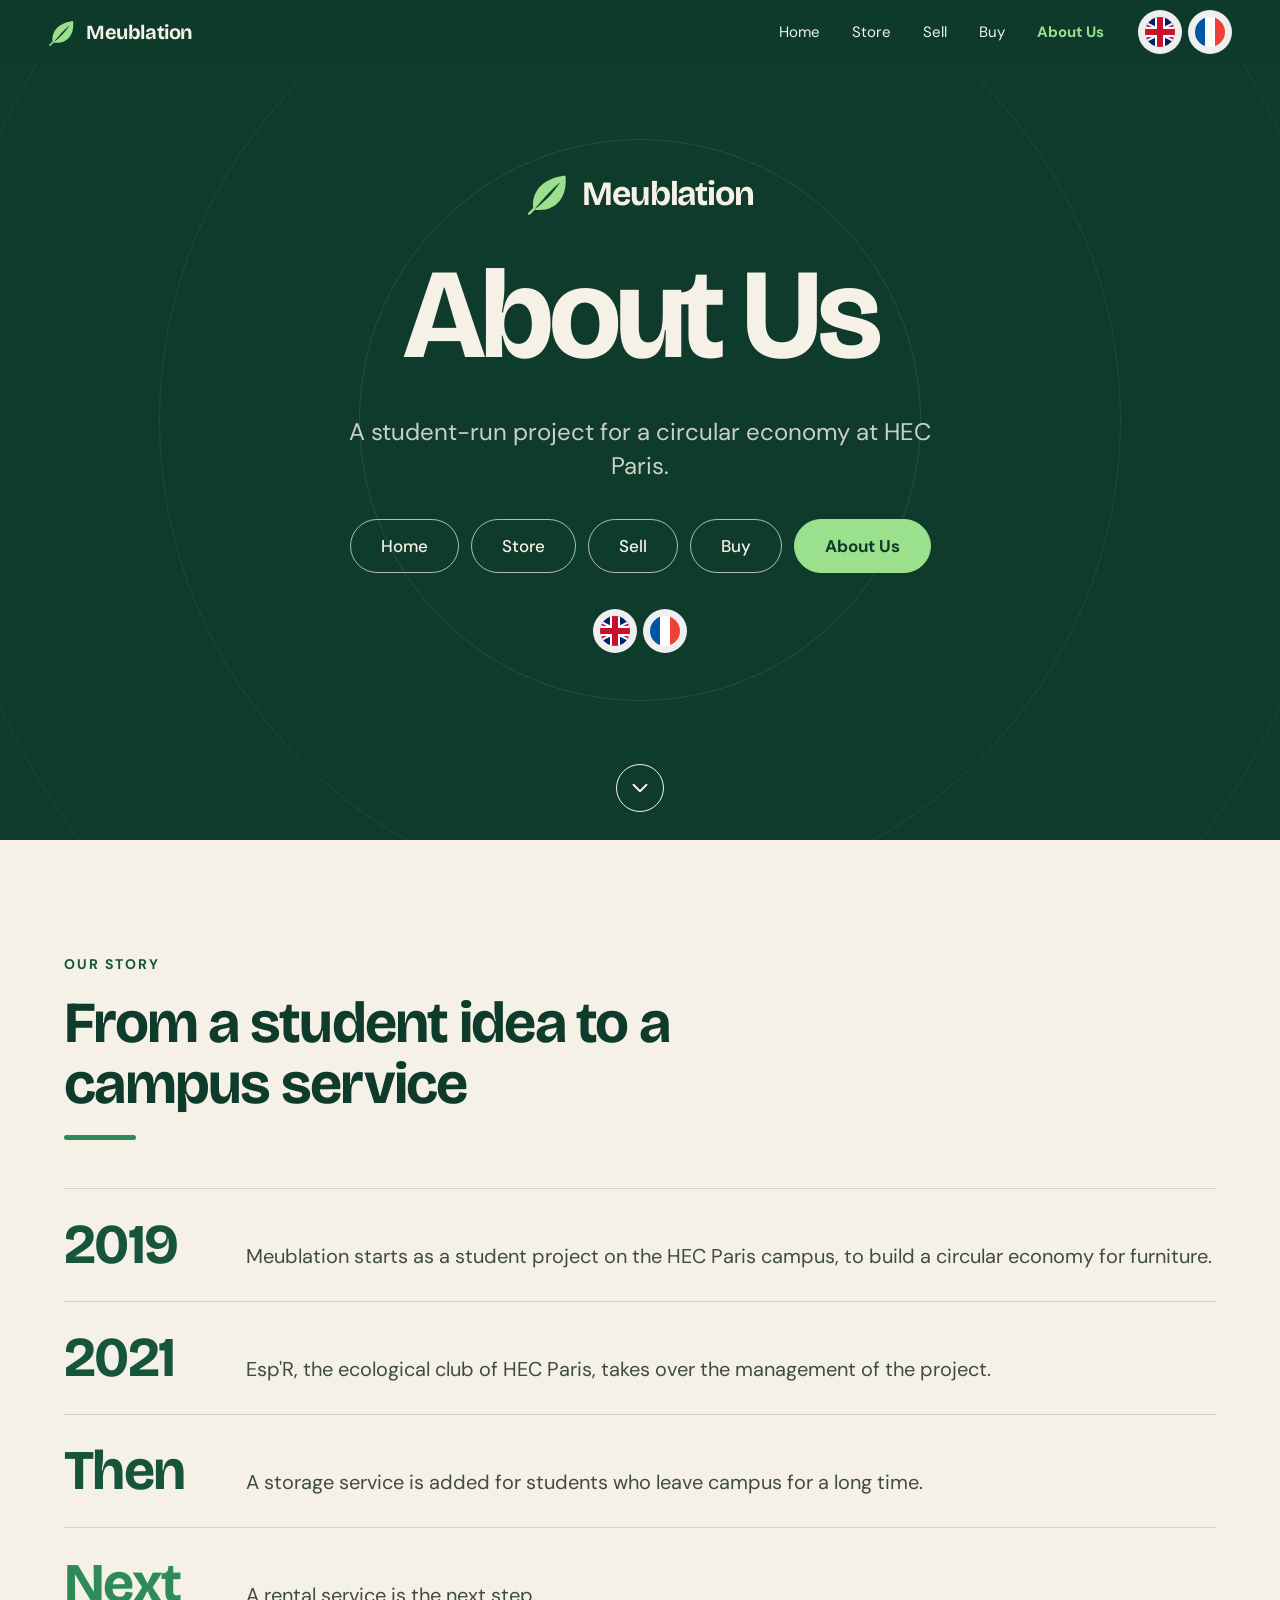
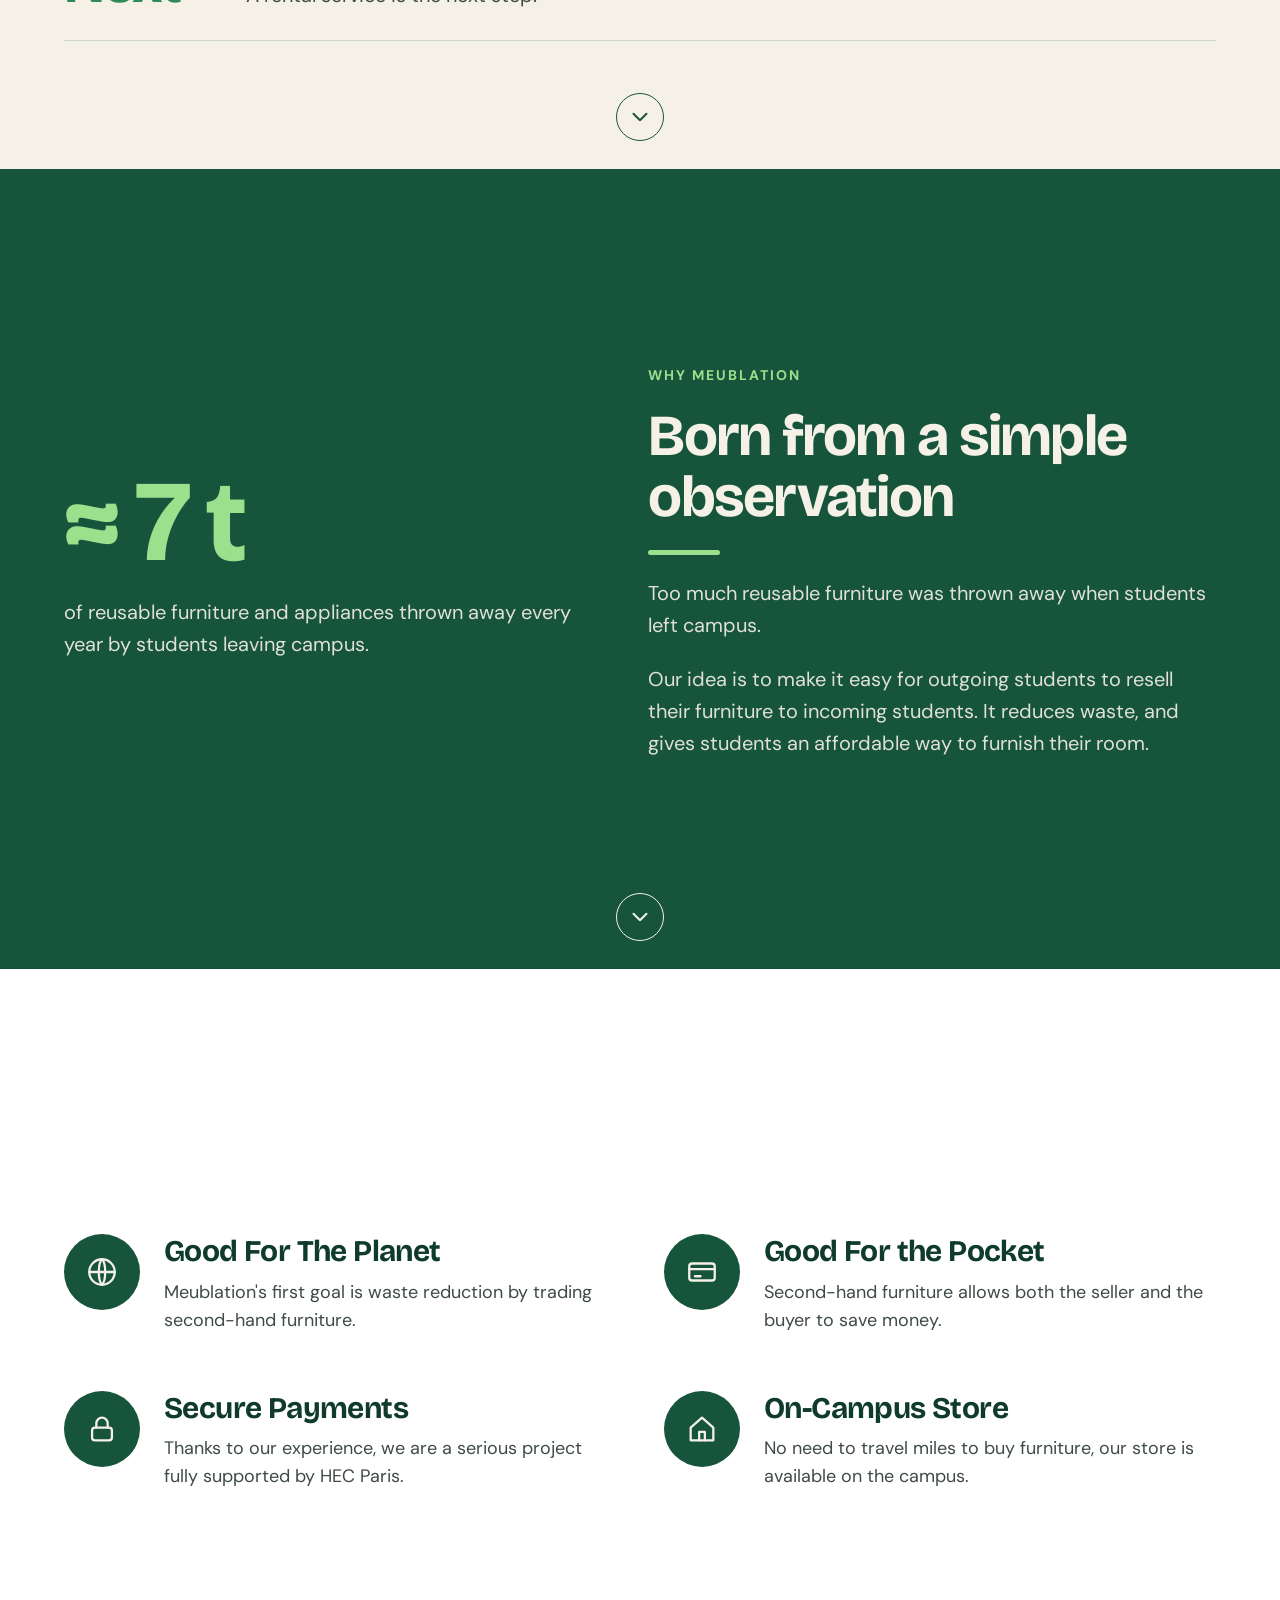
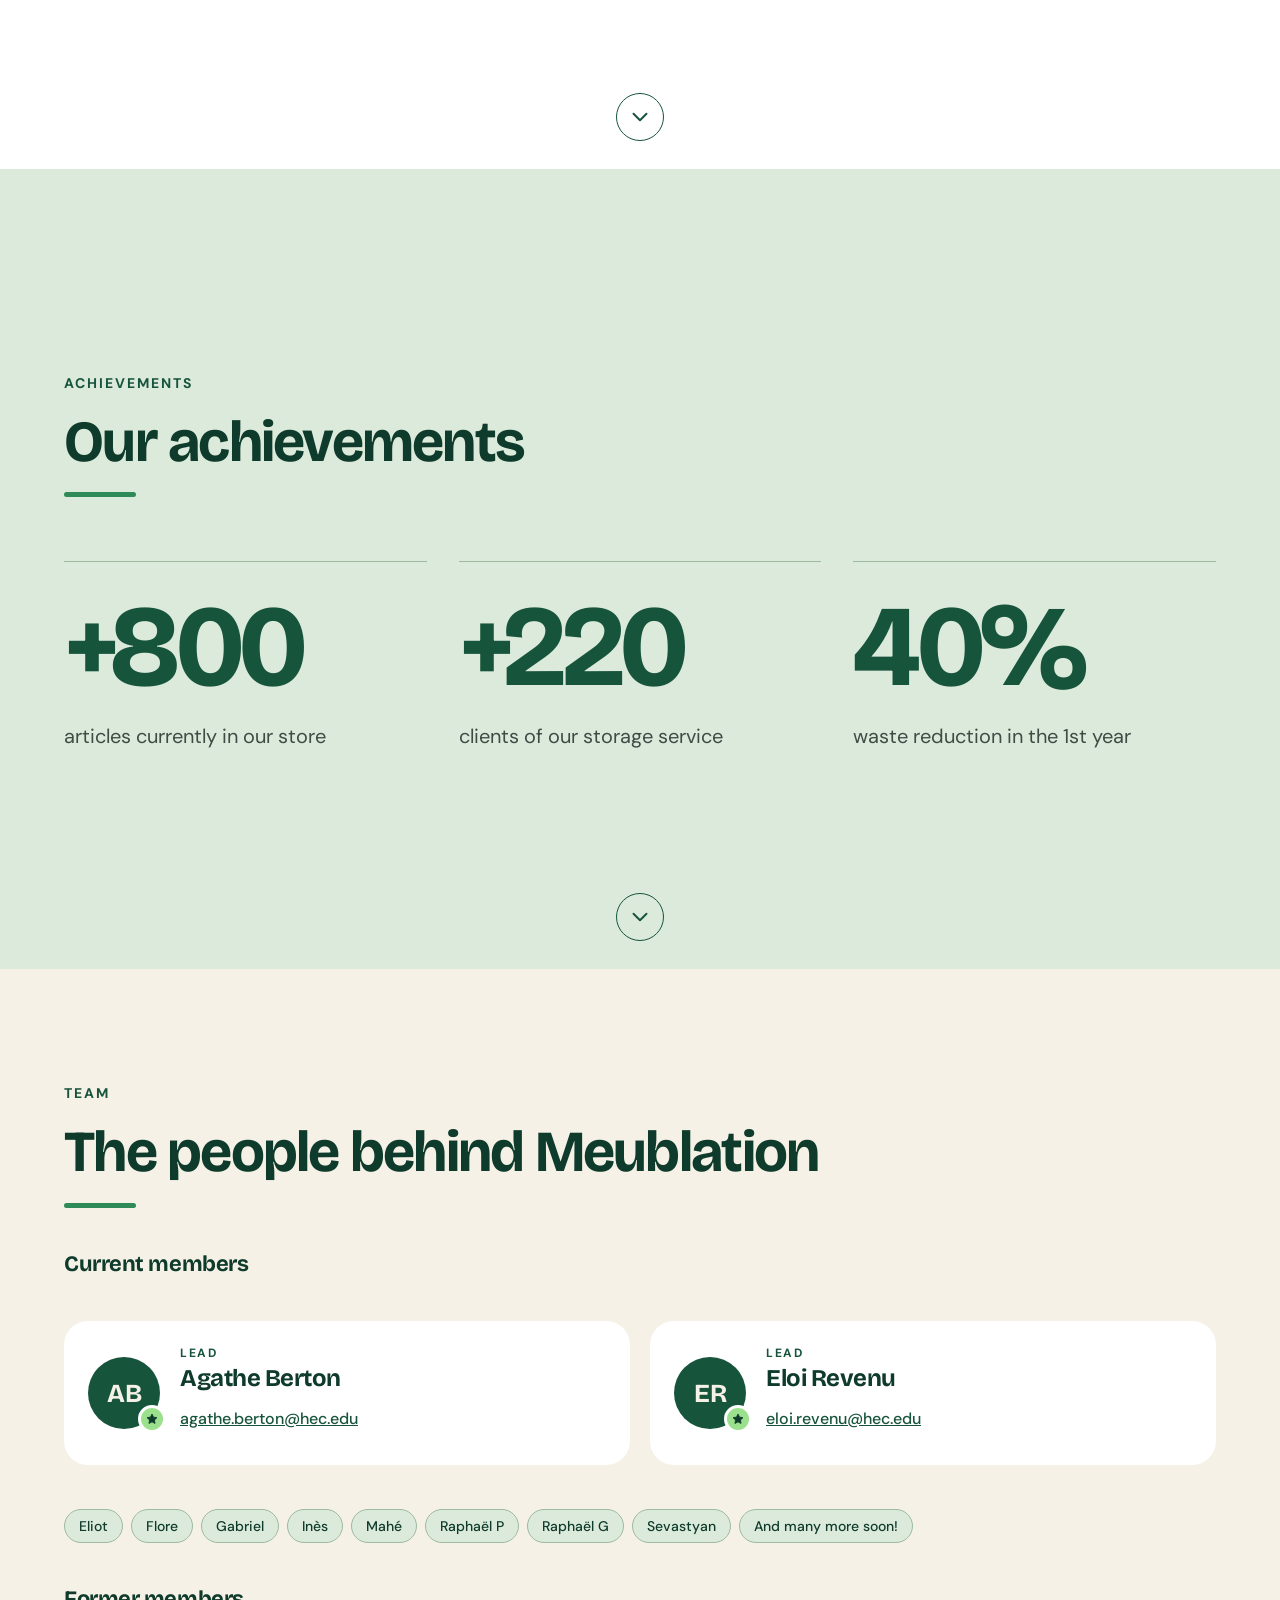
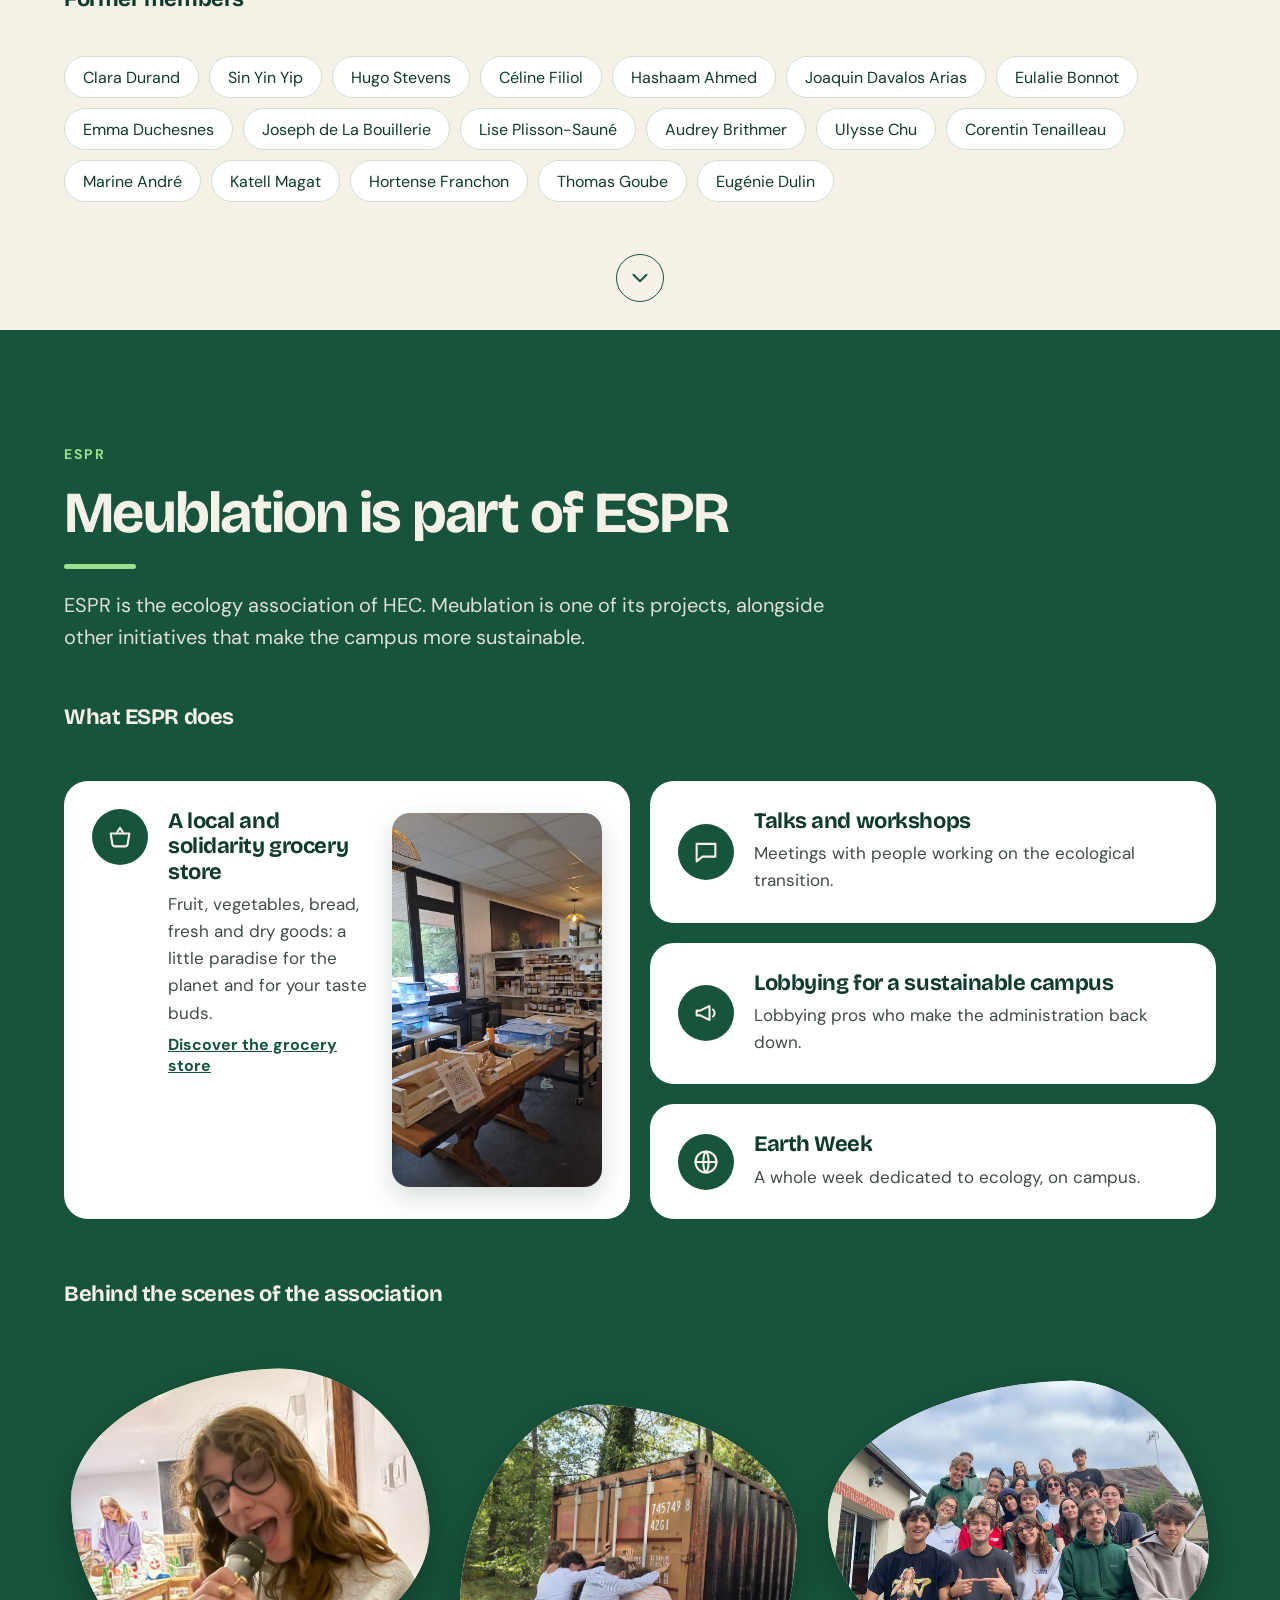
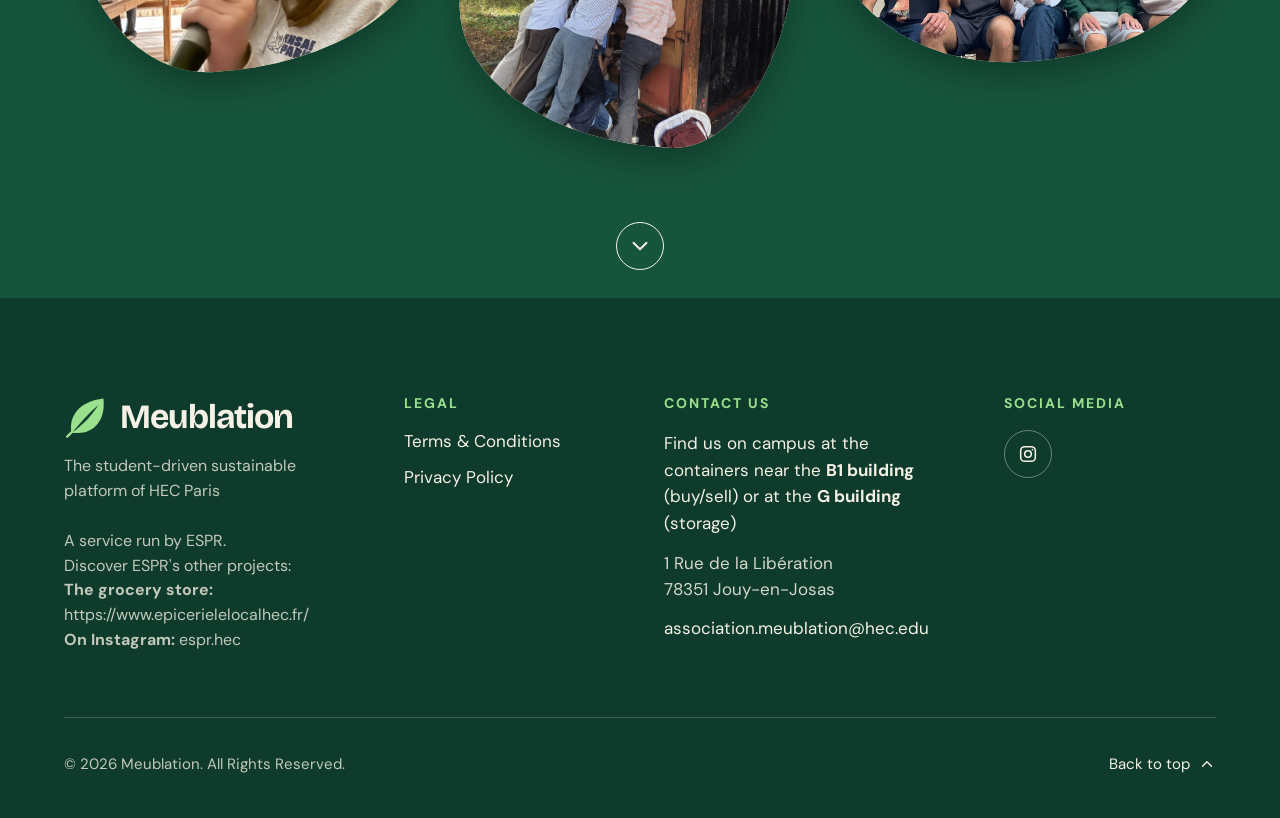
==== commit 172695d5: "Rebuild the site from the latest maquette: 7 pages EN/FR, photos, loader, opening pop-up, calculator" ====
--- a/about.html
+++ b/about.html
@@ -1,25 +1,18 @@
-<!DOCTYPE html>
-
+<!doctype html>
 <html lang="en">
 <head>
-<meta charset="utf-8"/>
-<meta content="width=device-width, initial-scale=1" name="viewport"/>
-<title data-i18n="e00b08be">Meublation – About Us</title>
-<meta content="The story, values, achievements and team of Meublation, the sustainable furniture platform of HEC Paris." data-i18n-content="9e7fdbf5" name="description"/>
-<meta content="#0E3B2B" name="theme-color"/>
-<meta content="Meublation – About Us" property="og:title"/>
-<meta content="The story, values, achievements and team of Meublation, the sustainable furniture platform of HEC Paris." property="og:description"/>
-<meta content="website" property="og:type"/>
-<meta content="Meublation" property="og:site_name"/>
-<link href="https://fonts.googleapis.com" rel="preconnect"/>
-<link crossorigin="" href="https://fonts.gstatic.com" rel="preconnect"/>
-<link href="https://fonts.googleapis.com/css2?family=Bricolage+Grotesque:wght@500;700&amp;family=DM+Sans:wght@400;500;700&amp;display=swap" rel="stylesheet"/>
+<meta charset="utf-8">
+<meta name="viewport" content="width=device-width, initial-scale=1">
+<title data-i18n="title-about">Meublation – About Us</title>
+<meta name="description" content="The story, values, achievements and team of Meublation, the sustainable furniture platform of HEC Paris." data-i18n-content="meta-desc">
+<meta name="theme-color" content="#0E3B2B">
+<meta property="og:site_name" content="Meublation">
+<meta property="og:type" content="website">
+<meta property="og:title" content="Meublation – About Us">
+<meta property="og:description" content="The story, values, achievements and team of Meublation, the sustainable furniture platform of HEC Paris.">
+<link rel="preconnect" href="https://fonts.googleapis.com">
+<link rel="stylesheet" href="https://fonts.googleapis.com/css2?family=Bricolage+Grotesque:wght@500;700&amp;family=DM+Sans:wght@400;500;700&amp;display=swap">
 <style>
-/* Meublation – shared styles. Colours: dark green #0E3B2B, green #17543C, accent #9BE08C, cream #F5F1E6, mint #DCEADB. */
-:root { --dark: #0E3B2B; --nav: rgba(14, 59, 43, 0.94); }
-html { -webkit-text-size-adjust: 100%; }
-body { margin: 0; background: #F5F1E6; color: #14201B; font-family: 'DM Sans', system-ui, sans-serif; }
-img { max-width: 100%; }
 body { margin: 0; }
 html { scroll-behavior: smooth; }
 a { color: inherit; text-decoration: none; }
@@ -29,7 +22,6 @@
 .btn:hover { transform: translateY(-2px); }
 .btn-ghost:hover { background: #F5F1E6; color: #0E3B2B; }
 .btn-solid:hover { background: #FFFFFF; }
-.btn-dark:hover { background: #0E3B2B; }
 .hb { display: inline-flex; align-items: center; justify-content: center; min-height: 52px; padding: 0 30px; border-radius: 999px; font-size: 17px; font-weight: 500; border: 1.5px solid rgba(245, 241, 230, 0.7); color: #F5F1E6; }
 .hb-on { background: #9BE08C; color: #0E3B2B; border-color: #9BE08C; font-weight: 700; }
 .nl { display: inline-flex; align-items: center; min-height: 44px; padding: 0 14px; border-radius: 999px; font-size: 15px; color: #F5F1E6; transition: background 0.2s ease; }
@@ -43,7 +35,7 @@
 .card { transition: transform 0.25s ease, box-shadow 0.25s ease; }
 .card:hover { transform: translateY(-6px); box-shadow: 0 18px 40px rgba(14, 59, 43, 0.14); }
 
-.sec { position: relative; box-sizing: border-box; min-height: 100vh; min-height: 100svh; display: flex; flex-direction: column; justify-content: center; padding: clamp(72px, 9vw, 120px) clamp(20px, 5vw, 64px) clamp(104px, 10vw, 148px); }
+.sec { position: relative; box-sizing: border-box; min-height: 800px; display: flex; flex-direction: column; justify-content: center; padding: clamp(72px, 9vw, 120px) clamp(20px, 5vw, 64px) clamp(104px, 10vw, 148px); }
 .wrap { width: 100%; max-width: 1200px; margin: 0 auto; }
 .eyebrow { font-size: 14px; font-weight: 700; letter-spacing: 0.14em; text-transform: uppercase; }
 .h2 { margin: 0; font-family: 'Bricolage Grotesque', 'DM Sans', sans-serif; font-weight: 700; font-size: clamp(34px, 4.6vw, 58px); line-height: 1.05; letter-spacing: -0.03em; }
@@ -52,14 +44,12 @@
 .txt { margin: 0; font-size: 17px; line-height: 1.6; }
 .lead { margin: 0; font-size: clamp(17px, 1.6vw, 20px); line-height: 1.6; }
 .cardb { box-sizing: border-box; padding: 32px; border-radius: 24px; display: flex; flex-direction: column; gap: 14px; min-width: 0; }
-.ico { flex: none; width: 56px; height: 56px; border-radius: 50%; background: #17543C; color: #F5F1E6; display: flex; align-items: center; justify-content: center; }
-.stepc { flex: 1 1 320px; min-width: 0; box-sizing: border-box; padding: 28px; border-radius: 20px; background: rgba(245, 241, 230, 0.08); border: 1px solid rgba(245, 241, 230, 0.2); display: flex; flex-direction: column; gap: 12px; }
-.stepn { font-family: 'Bricolage Grotesque', 'DM Sans', sans-serif; font-weight: 700; font-size: 44px; line-height: 1; letter-spacing: -0.03em; color: #9BE08C; }
-.pill { display: inline-flex; align-items: center; min-height: 44px; padding: 0 22px; border-radius: 999px; background: #FFFFFF; border: 1px solid #CFE0CE; font-size: 17px; font-weight: 500; color: #0E3B2B; }
-.tile { flex: 1 1 240px; min-width: 0; aspect-ratio: 4 / 3; box-sizing: border-box; border-radius: 20px; background: #F5F1E6; display: flex; align-items: center; justify-content: center; color: #2E7D55; }
-.cd { flex: 1 1 0; min-width: 0; box-sizing: border-box; padding: 22px 8px; border-radius: 18px; background: rgba(245, 241, 230, 0.1); text-align: center; }
-.cdn { font-family: 'Bricolage Grotesque', 'DM Sans', sans-serif; font-weight: 700; font-size: clamp(40px, 6vw, 64px); line-height: 1; letter-spacing: -0.03em; color: #9BE08C; }
-.cdl { margin-top: 8px; font-size: 13px; font-weight: 700; letter-spacing: 0.1em; text-transform: uppercase; color: rgba(245, 241, 230, 0.8); }
+.ico { flex: none; width: 76px; height: 76px; border-radius: 50%; background: #17543C; color: #F5F1E6; display: flex; align-items: center; justify-content: center; }
+.row { display: flex; flex-wrap: wrap; align-items: baseline; gap: 12px 32px; padding: 28px 0; border-top: 1px solid #CBD6C8; }
+.year { flex: 0 0 150px; font-family: 'Bricolage Grotesque', 'DM Sans', sans-serif; font-weight: 700; font-size: clamp(40px, 5vw, 56px); line-height: 1; letter-spacing: -0.03em; color: #17543C; }
+.big { font-family: 'Bricolage Grotesque', 'DM Sans', sans-serif; font-weight: 700; font-size: clamp(64px, 9vw, 120px); line-height: 1; letter-spacing: -0.04em; }
+.avatar { flex: none; width: 72px; height: 72px; border-radius: 50%; background: #17543C; color: #F5F1E6; display: flex; align-items: center; justify-content: center; font-family: 'Bricolage Grotesque', 'DM Sans', sans-serif; font-weight: 700; font-size: 26px; }
+.pill { display: inline-flex; align-items: center; min-height: 40px; padding: 0 18px; border-radius: 999px; background: #FFFFFF; border: 1px solid #CFE0CE; font-size: 16px; color: #0E3B2B; }
 .next { position: absolute; left: 50%; bottom: 28px; margin-left: -24px; width: 48px; height: 48px; box-sizing: border-box; border-radius: 50%; border: 1.5px solid currentColor; display: flex; align-items: center; justify-content: center; transition: background 0.2s ease, color 0.2s ease; }
 .next-dark { color: #17543C; }
 .next-dark:hover { background: #17543C; color: #F5F1E6; }
@@ -95,206 +85,203 @@
   html { scroll-behavior: auto; }
   .intro, .reveal, .pop, .rule, .cue, .topbar { animation: none !important; }
 }
-.row { display: flex; flex-wrap: wrap; align-items: baseline; gap: 12px 32px; padding: 28px 0; border-top: 1px solid #CBD6C8; }
-.year { flex: 0 0 150px; font-family: 'Bricolage Grotesque', 'DM Sans', sans-serif; font-weight: 700; font-size: clamp(40px, 5vw, 56px); line-height: 1; letter-spacing: -0.03em; color: #17543C; }
-.big { font-family: 'Bricolage Grotesque', 'DM Sans', sans-serif; font-weight: 700; font-size: clamp(64px, 9vw, 120px); line-height: 1; letter-spacing: -0.04em; }
-.avatar { flex: none; width: 72px; height: 72px; border-radius: 50%; background: #17543C; color: #F5F1E6; display: flex; align-items: center; justify-content: center; font-family: 'Bricolage Grotesque', 'DM Sans', sans-serif; font-weight: 700; font-size: 26px; }
-.navlink { transition: background 0.2s ease; }
-.navlink:hover { background: rgba(245, 241, 230, 0.14); }
-.flink:hover { text-decoration: underline; }
-body.p-about .ico { flex: none; width: 76px; height: 76px; border-radius: 50%; background: #17543C; color: #F5F1E6; display: flex; align-items: center; justify-content: center; }
-body.p-about .pill { display: inline-flex; align-items: center; min-height: 40px; padding: 0 18px; border-radius: 999px; background: #FFFFFF; border: 1px solid #CFE0CE; font-size: 16px; color: #0E3B2B; }
-
-/* ---- Page-specific variants ---- */
-body.p-store .stepc { flex-basis: 200px; }
-body.p-buy .tile { background: #F5F1E6; }
-
-/* ---- Language switch (two flags) ---- */
 .langs { display: inline-flex; align-items: center; gap: 6px; flex: none; }
-.lang { width: 44px; height: 44px; box-sizing: border-box; padding: 5px; border-radius: 50%; border: 2px solid transparent; background: none; cursor: pointer; display: inline-flex; align-items: center; justify-content: center; transition: border-color 0.2s ease, transform 0.2s ease; }
+.lang { width: 44px; height: 44px; box-sizing: border-box; padding: 5px; border-radius: 50%; border: 2px solid transparent; display: inline-flex; align-items: center; justify-content: center; transition: border-color 0.2s ease, transform 0.2s ease; }
 .lang:hover { transform: scale(1.08); }
-.lang[aria-pressed="true"] { border-color: #9BE08C; }
-.lang:focus-visible { outline: 3px solid #9BE08C; outline-offset: 2px; }
+.lang-on { border-color: #9BE08C; }
 .lang svg { display: block; width: 100%; height: 100%; border-radius: 50%; overflow: hidden; }
 .topbar .langs { margin-left: 4px; }
 @media (max-width: 640px) { .brand-txt { display: none; } .topbar { gap: 8px; } }
-
-/* ---- Google Forms ---- */
-.gform { display: block; width: 100%; height: var(--gh, 1600px); border: 0; }
-@media (max-width: 640px) { .gform { height: var(--gh-m, 2000px); } }
-@media (min-width: 960px) { .side-card { position: sticky; top: 88px; align-self: flex-start; } }
-
+.pill-s { display: inline-flex; align-items: center; min-height: 32px; padding: 0 14px; border-radius: 999px; background: #DCEADB; border: 1px solid #9DBBA0; font-size: 14px; font-weight: 500; color: #0E3B2B; }
+.fun { position: relative; cursor: default; }
+.fun img { transition: filter 0.45s ease, transform 0.7s ease; }
+.fun:hover img { filter: grayscale(0.75) brightness(0.62); transform: scale(1.06); }
+.fun-cap { position: absolute; left: 0; top: 0; width: 100%; height: 100%; box-sizing: border-box; display: flex; align-items: center; justify-content: center; text-align: center; padding: 28px 34px; color: #FFFFFF; font-family: 'Bricolage Grotesque', 'DM Sans', sans-serif; font-weight: 700; font-size: clamp(19px, 1.9vw, 24px); line-height: 1.2; letter-spacing: -0.01em; text-shadow: 0 2px 12px rgba(0, 0, 0, 0.55); opacity: 0; transform: translateY(14px); transition: opacity 0.4s ease, transform 0.4s ease; pointer-events: none; }
+.fun:hover .fun-cap { opacity: 1; transform: translateY(0); }
 </style>
+<script src="js/loader.js"></script>
 </head>
-<body class="p-about">
+<body>
 <div id="top" style="font-family: 'DM Sans', system-ui, sans-serif; color: #14201B; background: #F5F1E6;">
-<nav aria-label="Main menu" class="topbar" data-i18n-aria="4d7a3b1c" style="position: sticky; top: 0; z-index: 30; height: 64px; margin-bottom: -64px; box-sizing: border-box; display: flex; align-items: center; gap: 16px; padding: 0 clamp(16px, 4vw, 48px); background: var(--nav); color: #F5F1E6;">
+<nav aria-label="Main menu" class="topbar" data-i18n-aria="633292c6" style="position: sticky; top: 0; z-index: 30; height: 64px; margin-bottom: -64px; box-sizing: border-box; display: flex; align-items: center; gap: 16px; padding: 0 clamp(16px, 4vw, 48px); background: rgba(14, 59, 43, 0.94); color: #F5F1E6;">
 <a href="index.html" style="display: flex; align-items: center; gap: 10px; flex: none; min-height: 44px; font-family: 'Bricolage Grotesque', 'DM Sans', sans-serif; font-weight: 700; font-size: 20px; letter-spacing: -0.02em; color: #F5F1E6;">
-<svg aria-hidden="true" height="28" style="color: var(--dark);" viewBox="0 0 48 48" width="28"><path d="M8 42C5 24 17 8 43 5C46 31 30 46 8 42z" fill="#9BE08C"></path><path d="M9.5 41.5C18 31 27 21 37.5 12C29 25 20 34 9.5 41.5z" fill="currentColor"></path><path d="M8.5 41.5L3.5 46.5" fill="none" stroke="#9BE08C" stroke-linecap="round" stroke-width="2.6"></path></svg>
+<svg aria-hidden="true" height="28" style="color: #0E3B2B;" viewbox="0 0 48 48" width="28"><path d="M8 42C5 24 17 8 43 5C46 31 30 46 8 42z" fill="#9BE08C"></path><path d="M9.5 41.5C18 31 27 21 37.5 12C29 25 20 34 9.5 41.5z" fill="currentColor"></path><path d="M8.5 41.5L3.5 46.5" fill="none" stroke="#9BE08C" stroke-linecap="round" stroke-width="2.6"></path></svg>
 <span class="brand-txt">Meublation</span>
 </a>
 <div style="display: flex; gap: 4px; margin-left: auto; overflow-x: auto; min-width: 0; white-space: nowrap;">
-<a class="nl" data-i18n="8cf04a97" href="index.html">Home</a>
-<a class="nl" data-i18n="fdb0c388" href="store.html">Store</a>
-<a class="nl" data-i18n="3068c5a9" href="sell.html">Sell</a>
-<a class="nl" data-i18n="831a28f1" href="buy.html">Buy</a>
-<a class="nl nl-on" data-i18n="9e66e6bd" href="about.html">About Us</a>
-</div>
-<div aria-label="Language" class="langs" data-i18n-aria="4994a8ff" role="group"><button aria-label="English" aria-pressed="true" class="lang" data-lang="en" title="English" type="button"><svg aria-hidden="true" preserveAspectRatio="xMidYMid slice" viewBox="0 0 60 30"><rect fill="#012169" height="30" width="60"></rect><path d="M0 0L60 30M60 0L0 30" stroke="#FFFFFF" stroke-width="6"></path><path d="M0 0L60 30M60 0L0 30" stroke="#C8102E" stroke-width="2"></path><path d="M30 0V30M0 15H60" stroke="#FFFFFF" stroke-width="10"></path><path d="M30 0V30M0 15H60" stroke="#C8102E" stroke-width="6"></path></svg></button><button aria-label="Français" aria-pressed="false" class="lang" data-lang="fr" title="Français" type="button"><svg aria-hidden="true" preserveAspectRatio="none" viewBox="0 0 3 2"><rect fill="#0055A4" height="2" width="1"></rect><rect fill="#FFFFFF" height="2" width="1" x="1"></rect><rect fill="#EF4135" height="2" width="1" x="2"></rect></svg></button></div>
+<a class="nl" data-i18n="70f8bb9a" href="index.html">Home</a>
+<a class="nl" data-i18n="0d8a7046" href="store.html">Store</a>
+<a class="nl" data-i18n="fa3cf2ad" href="sell.html">Sell</a>
+<a class="nl" data-i18n="7ceca51f" href="buy.html">Buy</a>
+<a class="nl nl-on" data-i18n="c887b9d3" href="about.html">About Us</a>
+</div>
+<div aria-label="Language" class="langs" data-i18n-aria="6d40bece" role="group"><button aria-label="English" aria-pressed="true" class="lang" data-lang="en" title="English" type="button"><svg aria-hidden="true" preserveaspectratio="xMidYMid slice" viewbox="0 0 60 30"><rect fill="#012169" height="30" width="60"></rect><path d="M0 0L60 30M60 0L0 30" stroke="#FFFFFF" stroke-width="6"></path><path d="M0 0L60 30M60 0L0 30" stroke="#C8102E" stroke-width="2"></path><path d="M30 0V30M0 15H60" stroke="#FFFFFF" stroke-width="10"></path><path d="M30 0V30M0 15H60" stroke="#C8102E" stroke-width="6"></path></svg></button><button aria-label="Français" aria-pressed="false" class="lang" data-lang="fr" title="Français" type="button"><svg aria-hidden="true" preserveaspectratio="none" viewbox="0 0 3 2"><rect fill="#0055A4" height="2" width="1"></rect><rect fill="#FFFFFF" height="2" width="1" x="1"></rect><rect fill="#EF4135" height="2" width="1" x="2"></rect></svg></button></div>
 </nav>
 <!-- 1. Header -->
-<header style="position: relative; overflow: hidden; min-height: 100vh; min-height: 100svh; box-sizing: border-box; display: flex; flex-direction: column; align-items: center; justify-content: center; gap: clamp(24px, 3.5vw, 36px); padding: 104px clamp(20px, 5vw, 64px) 120px; text-align: center; background: var(--dark); color: #F5F1E6;">
+<header style="position: relative; overflow: hidden; min-height: 840px; box-sizing: border-box; display: flex; flex-direction: column; align-items: center; justify-content: center; gap: clamp(24px, 3.5vw, 36px); padding: 104px clamp(20px, 5vw, 64px) 120px; text-align: center; background: #0E3B2B; color: #F5F1E6;">
 <div aria-hidden="true" style="position: absolute; left: 50%; top: 50%; width: 560px; height: 560px; border-radius: 50%; border: 1px solid rgba(245, 241, 230, 0.10); transform: translate(-50%, -50%);"></div>
 <div aria-hidden="true" style="position: absolute; left: 50%; top: 50%; width: 960px; height: 960px; border-radius: 50%; border: 1px solid rgba(245, 241, 230, 0.08); transform: translate(-50%, -50%);"></div>
 <div aria-hidden="true" style="position: absolute; left: 50%; top: 50%; width: 1400px; height: 1400px; border-radius: 50%; border: 1px solid rgba(245, 241, 230, 0.06); transform: translate(-50%, -50%);"></div>
 <a class="intro" href="index.html" style="position: relative; display: flex; align-items: center; gap: 12px; min-height: 44px; font-family: 'Bricolage Grotesque', 'DM Sans', sans-serif; font-weight: 700; font-size: 34px; letter-spacing: -0.03em; color: #F5F1E6;">
-<svg aria-hidden="true" height="44" style="color: var(--dark);" viewBox="0 0 48 48" width="44"><path d="M8 42C5 24 17 8 43 5C46 31 30 46 8 42z" fill="#9BE08C"></path><path d="M9.5 41.5C18 31 27 21 37.5 12C29 25 20 34 9.5 41.5z" fill="currentColor"></path><path d="M8.5 41.5L3.5 46.5" fill="none" stroke="#9BE08C" stroke-linecap="round" stroke-width="2.6"></path></svg>
+<svg aria-hidden="true" height="44" style="color: #0E3B2B;" viewbox="0 0 48 48" width="44"><path d="M8 42C5 24 17 8 43 5C46 31 30 46 8 42z" fill="#9BE08C"></path><path d="M9.5 41.5C18 31 27 21 37.5 12C29 25 20 34 9.5 41.5z" fill="currentColor"></path><path d="M8.5 41.5L3.5 46.5" fill="none" stroke="#9BE08C" stroke-linecap="round" stroke-width="2.6"></path></svg>
       Meublation
     </a>
-<h1 class="intro intro-2" data-i18n="9e66e6bd" style="position: relative; margin: 0; font-family: 'Bricolage Grotesque', 'DM Sans', sans-serif; font-weight: 700; font-size: clamp(56px, 11vw, 128px); line-height: 1; letter-spacing: -0.04em;">About Us</h1>
-<p class="intro intro-2" data-i18n="1d227ae5" style="position: relative; margin: 0; max-width: 620px; font-size: clamp(18px, 2.2vw, 24px); line-height: 1.4; color: rgba(245, 241, 230, 0.82);">A student-run project for a circular economy at HEC Paris.</p>
-<nav aria-label="Sections" class="intro intro-3" data-i18n-aria="855c3eca" style="position: relative; display: flex; flex-wrap: wrap; justify-content: center; gap: 12px; max-width: 760px;">
-<a class="btn btn-ghost hb" data-i18n="8cf04a97" href="index.html">Home</a>
-<a class="btn btn-ghost hb" data-i18n="fdb0c388" href="store.html">Store</a>
-<a class="btn btn-ghost hb" data-i18n="3068c5a9" href="sell.html">Sell</a>
-<a class="btn btn-ghost hb" data-i18n="831a28f1" href="buy.html">Buy</a>
-<a class="btn btn-solid hb hb-on" data-i18n="9e66e6bd" href="about.html">About Us</a>
+<h1 class="intro intro-2" data-i18n="c887b9d3" style="position: relative; margin: 0; font-family: 'Bricolage Grotesque', 'DM Sans', sans-serif; font-weight: 700; font-size: clamp(56px, 11vw, 128px); line-height: 1; letter-spacing: -0.04em;">About Us</h1>
+<p class="intro intro-2" data-i18n="388b07db" style="position: relative; margin: 0; max-width: 620px; font-size: clamp(18px, 2.2vw, 24px); line-height: 1.4; color: rgba(245, 241, 230, 0.82);">A student-run project for a circular economy at HEC Paris.</p>
+<nav aria-label="Sections" class="intro intro-3" data-i18n-aria="af4428ac" style="position: relative; display: flex; flex-wrap: wrap; justify-content: center; gap: 12px; max-width: 760px;">
+<a class="btn btn-ghost hb" data-i18n="70f8bb9a" href="index.html">Home</a>
+<a class="btn btn-ghost hb" data-i18n="0d8a7046" href="store.html">Store</a>
+<a class="btn btn-ghost hb" data-i18n="fa3cf2ad" href="sell.html">Sell</a>
+<a class="btn btn-ghost hb" data-i18n="7ceca51f" href="buy.html">Buy</a>
+<a class="btn btn-solid hb hb-on" data-i18n="c887b9d3" href="about.html">About Us</a>
 </nav>
-<div class="intro intro-3" style="position: relative;"><div aria-label="Language" class="langs" data-i18n-aria="4994a8ff" role="group"><button aria-label="English" aria-pressed="true" class="lang" data-lang="en" title="English" type="button"><svg aria-hidden="true" preserveAspectRatio="xMidYMid slice" viewBox="0 0 60 30"><rect fill="#012169" height="30" width="60"></rect><path d="M0 0L60 30M60 0L0 30" stroke="#FFFFFF" stroke-width="6"></path><path d="M0 0L60 30M60 0L0 30" stroke="#C8102E" stroke-width="2"></path><path d="M30 0V30M0 15H60" stroke="#FFFFFF" stroke-width="10"></path><path d="M30 0V30M0 15H60" stroke="#C8102E" stroke-width="6"></path></svg></button><button aria-label="Français" aria-pressed="false" class="lang" data-lang="fr" title="Français" type="button"><svg aria-hidden="true" preserveAspectRatio="none" viewBox="0 0 3 2"><rect fill="#0055A4" height="2" width="1"></rect><rect fill="#FFFFFF" height="2" width="1" x="1"></rect><rect fill="#EF4135" height="2" width="1" x="2"></rect></svg></button></div></div>
-<a aria-label="Scroll down" class="next next-light intro intro-4" data-i18n-aria="b7d001ca" href="#story"><svg aria-hidden="true" class="cue" fill="none" height="26" stroke="currentColor" stroke-linecap="round" stroke-linejoin="round" stroke-width="1.8" viewBox="0 0 24 24" width="26"><path d="M6 9l6 6 6-6"></path></svg></a>
+<div class="intro intro-3" style="position: relative;"><div aria-label="Language" class="langs" data-i18n-aria="6d40bece" role="group"><button aria-label="English" aria-pressed="true" class="lang" data-lang="en" title="English" type="button"><svg aria-hidden="true" preserveaspectratio="xMidYMid slice" viewbox="0 0 60 30"><rect fill="#012169" height="30" width="60"></rect><path d="M0 0L60 30M60 0L0 30" stroke="#FFFFFF" stroke-width="6"></path><path d="M0 0L60 30M60 0L0 30" stroke="#C8102E" stroke-width="2"></path><path d="M30 0V30M0 15H60" stroke="#FFFFFF" stroke-width="10"></path><path d="M30 0V30M0 15H60" stroke="#C8102E" stroke-width="6"></path></svg></button><button aria-label="Français" aria-pressed="false" class="lang" data-lang="fr" title="Français" type="button"><svg aria-hidden="true" preserveaspectratio="none" viewbox="0 0 3 2"><rect fill="#0055A4" height="2" width="1"></rect><rect fill="#FFFFFF" height="2" width="1" x="1"></rect><rect fill="#EF4135" height="2" width="1" x="2"></rect></svg></button></div></div>
+<a aria-label="Scroll down" class="next next-light intro intro-4" data-i18n-aria="0d504279" href="#story"><svg aria-hidden="true" class="cue" fill="none" height="26" stroke="currentColor" stroke-linecap="round" stroke-linejoin="round" stroke-width="1.8" viewbox="0 0 24 24" width="26"><path d="M6 9l6 6 6-6"></path></svg></a>
 </header>
 <!-- 2. Story -->
 <section class="sec" id="story" style="background: #F5F1E6;">
 <div class="wrap" style="display: flex; flex-direction: column; gap: clamp(28px, 4vw, 48px);">
 <div style="display: flex; flex-direction: column; gap: 20px; max-width: 800px;">
-<div class="eyebrow reveal" data-i18n="378ca739" style="color: #17543C;">Our story</div>
-<h2 class="h2 reveal d2" data-i18n="ffb62e93" style="color: #0E3B2B;">From a student idea to a campus service</h2>
+<div class="eyebrow" data-i18n="5a2d8ead" style="color: #17543C;">Our story</div>
+<h2 class="h2" data-i18n="fc3798bd" style="color: #0E3B2B;">From a student idea to a campus service</h2>
 <div class="bar rule" style="background: #2E8B57;"></div>
 </div>
 <div style="display: flex; flex-direction: column;">
-<div class="row reveal">
+<div class="row">
 <div class="year">2019</div>
-<p class="lead" data-i18n="82dc28d9" style="flex: 1 1 360px; min-width: 0; color: #3F4B45;">Meublation starts as a student project on the HEC Paris campus, to build a circular economy for furniture.</p>
-</div>
-<div class="row reveal d2">
+<p class="lead" data-i18n="8f23d49d" style="flex: 1 1 360px; min-width: 0; color: #3F4B45;">Meublation starts as a student project on the HEC Paris campus, to build a circular economy for furniture.</p>
+</div>
+<div class="row">
 <div class="year">2021</div>
-<p class="lead" data-i18n="a64fb7a0" style="flex: 1 1 360px; min-width: 0; color: #3F4B45;">Esp'R, the ecological club of HEC Paris, takes over the management of the project.</p>
-</div>
-<div class="row reveal d3">
-<div class="year" data-i18n="d48a5cda">Then</div>
-<p class="lead" data-i18n="62ed0fb7" style="flex: 1 1 360px; min-width: 0; color: #3F4B45;">A storage service is added for students who leave campus for a long time.</p>
-</div>
-<div class="row reveal d4" style="border-bottom: 1px solid #CBD6C8;">
-<div class="year" data-i18n="10ac3d04" style="color: #2E8B57;">Next</div>
-<p class="lead" data-i18n="238d4c31" style="flex: 1 1 360px; min-width: 0; color: #3F4B45;">A rental service is the next step.</p>
-</div>
-</div>
-</div>
-<a aria-label="Next section" class="next next-dark" data-i18n-aria="68d37fc0" href="#why"><svg aria-hidden="true" class="cue" fill="none" height="26" stroke="currentColor" stroke-linecap="round" stroke-linejoin="round" stroke-width="1.8" viewBox="0 0 24 24" width="26"><path d="M6 9l6 6 6-6"></path></svg></a>
+<p class="lead" data-i18n="1bcdadd2" style="flex: 1 1 360px; min-width: 0; color: #3F4B45;">Esp'R, the ecological club of HEC Paris, takes over the management of the project.</p>
+</div>
+<div class="row">
+<div class="year" data-i18n="b7d93209">Then</div>
+<p class="lead" data-i18n="05fe9171" style="flex: 1 1 360px; min-width: 0; color: #3F4B45;">A storage service is added for students who leave campus for a long time.</p>
+</div>
+<div class="row" style="border-bottom: 1px solid #CBD6C8;">
+<div class="year" data-i18n="bc981983" style="color: #2E8B57;">Next</div>
+<p class="lead" data-i18n="a155d8aa" style="flex: 1 1 360px; min-width: 0; color: #3F4B45;">A rental service is the next step.</p>
+</div>
+</div>
+</div>
+<a aria-label="Next section" class="next next-dark" data-i18n-aria="affb8916" href="#why"><svg aria-hidden="true" class="cue" fill="none" height="26" stroke="currentColor" stroke-linecap="round" stroke-linejoin="round" stroke-width="1.8" viewbox="0 0 24 24" width="26"><path d="M6 9l6 6 6-6"></path></svg></a>
 </section>
 <!-- 3. Why -->
 <section class="sec" id="why" style="background: #17543C; color: #F5F1E6;">
 <div class="wrap" style="display: flex; flex-wrap: wrap; align-items: center; gap: clamp(36px, 6vw, 80px);">
-<div class="pop" style="flex: 1 1 360px; min-width: 0; display: flex; flex-direction: column; gap: 16px;">
+<div style="flex: 1 1 360px; min-width: 0; display: flex; flex-direction: column; gap: 16px;">
 <div class="big" style="color: #9BE08C;">≈ 7 t</div>
-<p class="lead" data-i18n="f2846bcb" style="color: rgba(245, 241, 230, 0.9);">of reusable furniture and appliances thrown away every year by students leaving campus.</p>
+<p class="lead" data-i18n="61a1602e" style="color: rgba(245, 241, 230, 0.9);">of reusable furniture and appliances thrown away every year by students leaving campus.</p>
 </div>
 <div style="flex: 1 1 420px; min-width: 0; display: flex; flex-direction: column; gap: 22px;">
-<div class="eyebrow reveal" data-i18n="9c4c7e69" style="color: #9BE08C;">Why Meublation</div>
-<h2 class="h2 reveal d2" data-i18n="cf3f4611">Born from a simple observation</h2>
+<div class="eyebrow" data-i18n="1cc8bca4" style="color: #9BE08C;">Why Meublation</div>
+<h2 class="h2" data-i18n="2eeba807">Born from a simple observation</h2>
 <div class="bar rule" style="background: #9BE08C;"></div>
-<p class="lead reveal d3" data-i18n="7e3d18b9" style="color: rgba(245, 241, 230, 0.9);">Too much reusable furniture was thrown away when students left campus.</p>
-<p class="lead reveal d4" data-i18n="4c36d41a" style="color: rgba(245, 241, 230, 0.9);">Our idea is to make it easy for outgoing students to resell their furniture to incoming students. It reduces waste, and gives students an affordable way to furnish their room.</p>
-</div>
-</div>
-<a aria-label="Next section" class="next next-light" data-i18n-aria="68d37fc0" href="#values"><svg aria-hidden="true" class="cue" fill="none" height="26" stroke="currentColor" stroke-linecap="round" stroke-linejoin="round" stroke-width="1.8" viewBox="0 0 24 24" width="26"><path d="M6 9l6 6 6-6"></path></svg></a>
+<p class="lead" data-i18n="83b8b976" style="color: rgba(245, 241, 230, 0.9);">Too much reusable furniture was thrown away when students left campus.</p>
+<p class="lead" data-i18n="39a6a80a" style="color: rgba(245, 241, 230, 0.9);">Our idea is to make it easy for outgoing students to resell their furniture to incoming students. It reduces waste, and gives students an affordable way to furnish their room.</p>
+</div>
+</div>
+<a aria-label="Next section" class="next next-light" data-i18n-aria="affb8916" href="#values"><svg aria-hidden="true" class="cue" fill="none" height="26" stroke="currentColor" stroke-linecap="round" stroke-linejoin="round" stroke-width="1.8" viewbox="0 0 24 24" width="26"><path d="M6 9l6 6 6-6"></path></svg></a>
 </section>
 <!-- 4. Values -->
 <section class="sec" id="values" style="background: #FFFFFF;">
 <div class="wrap" style="display: flex; flex-wrap: wrap; gap: clamp(32px, 5vw, 56px) 48px;">
-<div class="reveal" style="flex: 1 1 460px; min-width: 0; display: flex; align-items: flex-start; gap: 24px;">
-<div class="ico"><svg aria-hidden="true" fill="none" height="34" stroke="currentColor" stroke-linecap="round" stroke-linejoin="round" stroke-width="1.6" viewBox="0 0 24 24" width="34"><circle cx="12" cy="12" r="9"></circle><path d="M3 12h18M12 3c3 3 3 15 0 18M12 3c-3 3-3 15 0 18"></path></svg></div>
+<div style="flex: 1 1 460px; min-width: 0; display: flex; align-items: flex-start; gap: 24px;">
+<div class="ico"><svg aria-hidden="true" fill="none" height="34" stroke="currentColor" stroke-linecap="round" stroke-linejoin="round" stroke-width="1.6" viewbox="0 0 24 24" width="34"><circle cx="12" cy="12" r="9"></circle><path d="M3 12h18M12 3c3 3 3 15 0 18M12 3c-3 3-3 15 0 18"></path></svg></div>
 <div style="display: flex; flex-direction: column; gap: 10px;">
-<h3 class="h3" data-i18n="8c450f84" style="font-size: 30px; color: #0E3B2B;">Good For The Planet</h3>
-<p class="txt" data-i18n="6fb8dac0" style="font-size: 18px; line-height: 1.55; color: #3F4B45;">Meublation's first goal is waste reduction by trading second-hand furniture.</p>
-</div>
-</div>
-<div class="reveal d2" style="flex: 1 1 460px; min-width: 0; display: flex; align-items: flex-start; gap: 24px;">
-<div class="ico"><svg aria-hidden="true" fill="none" height="34" stroke="currentColor" stroke-linecap="round" stroke-linejoin="round" stroke-width="1.6" viewBox="0 0 24 24" width="34"><rect height="12" rx="2" width="18" x="3" y="6"></rect><path d="M3 10h18M7 15h4"></path></svg></div>
+<h3 class="h3" data-i18n="d5a2d1b0" style="font-size: 30px; color: #0E3B2B;">Good For The Planet</h3>
+<p class="txt" data-i18n="6ea3b826" style="font-size: 18px; line-height: 1.55; color: #3F4B45;">Meublation's first goal is waste reduction by trading second-hand furniture.</p>
+</div>
+</div>
+<div style="flex: 1 1 460px; min-width: 0; display: flex; align-items: flex-start; gap: 24px;">
+<div class="ico"><svg aria-hidden="true" fill="none" height="34" stroke="currentColor" stroke-linecap="round" stroke-linejoin="round" stroke-width="1.6" viewbox="0 0 24 24" width="34"><rect height="12" rx="2" width="18" x="3" y="6"></rect><path d="M3 10h18M7 15h4"></path></svg></div>
 <div style="display: flex; flex-direction: column; gap: 10px;">
-<h3 class="h3" data-i18n="26f5d37f" style="font-size: 30px; color: #0E3B2B;">Good For the Pocket</h3>
-<p class="txt" data-i18n="02dac3ff" style="font-size: 18px; line-height: 1.55; color: #3F4B45;">Second-hand furniture allows both the seller and the buyer to save money.</p>
-</div>
-</div>
-<div class="reveal" style="flex: 1 1 460px; min-width: 0; display: flex; align-items: flex-start; gap: 24px;">
-<div class="ico"><svg aria-hidden="true" fill="none" height="34" stroke="currentColor" stroke-linecap="round" stroke-linejoin="round" stroke-width="1.6" viewBox="0 0 24 24" width="34"><rect height="9" rx="2" width="14" x="5" y="11"></rect><path d="M8 11V8a4 4 0 0 1 8 0v3"></path></svg></div>
+<h3 class="h3" data-i18n="0903f8d2" style="font-size: 30px; color: #0E3B2B;">Good For the Pocket</h3>
+<p class="txt" data-i18n="660674b3" style="font-size: 18px; line-height: 1.55; color: #3F4B45;">Second-hand furniture allows both the seller and the buyer to save money.</p>
+</div>
+</div>
+<div style="flex: 1 1 460px; min-width: 0; display: flex; align-items: flex-start; gap: 24px;">
+<div class="ico"><svg aria-hidden="true" fill="none" height="34" stroke="currentColor" stroke-linecap="round" stroke-linejoin="round" stroke-width="1.6" viewbox="0 0 24 24" width="34"><rect height="9" rx="2" width="14" x="5" y="11"></rect><path d="M8 11V8a4 4 0 0 1 8 0v3"></path></svg></div>
 <div style="display: flex; flex-direction: column; gap: 10px;">
-<h3 class="h3" data-i18n="d4df78f9" style="font-size: 30px; color: #0E3B2B;">Secure Payments</h3>
-<p class="txt" data-i18n="0ebc637b" style="font-size: 18px; line-height: 1.55; color: #3F4B45;">Thanks to our experience, we are a serious project fully supported by HEC Paris.</p>
-</div>
-</div>
-<div class="reveal d2" style="flex: 1 1 460px; min-width: 0; display: flex; align-items: flex-start; gap: 24px;">
-<div class="ico"><svg aria-hidden="true" fill="none" height="34" stroke="currentColor" stroke-linecap="round" stroke-linejoin="round" stroke-width="1.6" viewBox="0 0 24 24" width="34"><path d="M4 11l8-7 8 7v9H4z"></path><path d="M10 20v-6h4v6"></path></svg></div>
+<h3 class="h3" data-i18n="8f9d4d90" style="font-size: 30px; color: #0E3B2B;">Secure Payments</h3>
+<p class="txt" data-i18n="b6b88d3c" style="font-size: 18px; line-height: 1.55; color: #3F4B45;">Thanks to our experience, we are a serious project fully supported by HEC Paris.</p>
+</div>
+</div>
+<div style="flex: 1 1 460px; min-width: 0; display: flex; align-items: flex-start; gap: 24px;">
+<div class="ico"><svg aria-hidden="true" fill="none" height="34" stroke="currentColor" stroke-linecap="round" stroke-linejoin="round" stroke-width="1.6" viewbox="0 0 24 24" width="34"><path d="M4 11l8-7 8 7v9H4z"></path><path d="M10 20v-6h4v6"></path></svg></div>
 <div style="display: flex; flex-direction: column; gap: 10px;">
-<h3 class="h3" data-i18n="961b54c9" style="font-size: 30px; color: #0E3B2B;">On-Campus Store</h3>
-<p class="txt" data-i18n="b079f31f" style="font-size: 18px; line-height: 1.55; color: #3F4B45;">No need to travel miles to buy furniture, our store is available on the campus.</p>
-</div>
-</div>
-</div>
-<a aria-label="Next section" class="next next-dark" data-i18n-aria="68d37fc0" href="#achievements"><svg aria-hidden="true" class="cue" fill="none" height="26" stroke="currentColor" stroke-linecap="round" stroke-linejoin="round" stroke-width="1.8" viewBox="0 0 24 24" width="26"><path d="M6 9l6 6 6-6"></path></svg></a>
+<h3 class="h3" data-i18n="c01c1503" style="font-size: 30px; color: #0E3B2B;">On-Campus Store</h3>
+<p class="txt" data-i18n="29977f51" style="font-size: 18px; line-height: 1.55; color: #3F4B45;">No need to travel miles to buy furniture, our store is available on the campus.</p>
+</div>
+</div>
+</div>
+<a aria-label="Next section" class="next next-dark" data-i18n-aria="affb8916" href="#achievements"><svg aria-hidden="true" class="cue" fill="none" height="26" stroke="currentColor" stroke-linecap="round" stroke-linejoin="round" stroke-width="1.8" viewbox="0 0 24 24" width="26"><path d="M6 9l6 6 6-6"></path></svg></a>
 </section>
 <!-- 5. Achievements -->
 <section class="sec" id="achievements" style="background: #DCEADB;">
 <div class="wrap" style="display: flex; flex-direction: column; gap: clamp(36px, 5vw, 64px);">
 <div style="display: flex; flex-direction: column; gap: 20px;">
-<div class="eyebrow reveal" data-i18n="f5c7922d" style="color: #17543C;">Achievements</div>
-<h2 class="h2 reveal d2" data-i18n="7074317f" style="color: #0E3B2B;">Our achievements</h2>
+<div class="eyebrow" data-i18n="a6634f24" style="color: #17543C;">Achievements</div>
+<h2 class="h2" data-i18n="24953458" style="color: #0E3B2B;">Our achievements</h2>
 <div class="bar rule" style="background: #2E8B57;"></div>
 </div>
 <div style="display: flex; flex-wrap: wrap; gap: 32px;">
-<div class="pop" style="flex: 1 1 260px; min-width: 0; display: flex; flex-direction: column; gap: 14px; padding-top: 28px; border-top: 1px solid #9DBBA0;">
-<div class="big" style="color: #17543C;">+800</div>
-<p class="lead" data-i18n="cf3c8dcb" style="color: #3F4B45;">articles currently in our store</p>
-</div>
-<div class="pop d2" style="flex: 1 1 260px; min-width: 0; display: flex; flex-direction: column; gap: 14px; padding-top: 28px; border-top: 1px solid #9DBBA0;">
-<div class="big" style="color: #17543C;">+220</div>
-<p class="lead" data-i18n="319d268a" style="color: #3F4B45;">clients of our storage service</p>
-</div>
-<div class="pop d3" style="flex: 1 1 260px; min-width: 0; display: flex; flex-direction: column; gap: 14px; padding-top: 28px; border-top: 1px solid #9DBBA0;">
+<div style="flex: 1 1 260px; min-width: 0; display: flex; flex-direction: column; gap: 14px; padding-top: 28px; border-top: 1px solid #9DBBA0;">
+<div class="big" data-i18n="5784ba83" style="color: #17543C;">+800</div>
+<p class="lead" data-i18n="80920c19" style="color: #3F4B45;">articles currently in our store</p>
+</div>
+<div class="d2" style="flex: 1 1 260px; min-width: 0; display: flex; flex-direction: column; gap: 14px; padding-top: 28px; border-top: 1px solid #9DBBA0;">
+<div class="big" data-i18n="c1aa95f7" style="color: #17543C;">+220</div>
+<p class="lead" data-i18n="891befc7" style="color: #3F4B45;">clients of our storage service</p>
+</div>
+<div class="d3" style="flex: 1 1 260px; min-width: 0; display: flex; flex-direction: column; gap: 14px; padding-top: 28px; border-top: 1px solid #9DBBA0;">
 <div class="big" style="color: #17543C;">40%</div>
-<p class="lead" data-i18n="93916a81" style="color: #3F4B45;">waste reduction in the 1st year</p>
-</div>
-</div>
-</div>
-<a aria-label="Next section" class="next next-dark" data-i18n-aria="68d37fc0" href="#team"><svg aria-hidden="true" class="cue" fill="none" height="26" stroke="currentColor" stroke-linecap="round" stroke-linejoin="round" stroke-width="1.8" viewBox="0 0 24 24" width="26"><path d="M6 9l6 6 6-6"></path></svg></a>
+<p class="lead" data-i18n="8cdc2483" style="color: #3F4B45;">waste reduction in the 1st year</p>
+</div>
+</div>
+</div>
+<a aria-label="Next section" class="next next-dark" data-i18n-aria="affb8916" href="#team"><svg aria-hidden="true" class="cue" fill="none" height="26" stroke="currentColor" stroke-linecap="round" stroke-linejoin="round" stroke-width="1.8" viewbox="0 0 24 24" width="26"><path d="M6 9l6 6 6-6"></path></svg></a>
 </section>
 <!-- 6. Team -->
-<section class="sec" data-team="" id="team" style="background: #F5F1E6;">
+<section class="sec" id="team" style="background: #F5F1E6;">
 <div class="wrap" style="display: flex; flex-direction: column; gap: clamp(28px, 4vw, 44px);">
 <div style="display: flex; flex-direction: column; gap: 20px; max-width: 760px;">
-<div class="eyebrow reveal" data-i18n="ac848fa2" style="color: #17543C;">Team</div>
-<h2 class="h2 reveal d2" data-i18n="35420a62" style="color: #0E3B2B;">The people behind Meublation</h2>
+<div class="eyebrow" data-i18n="21888726" style="color: #17543C;">Team</div>
+<h2 class="h2" data-i18n="521e3ab3" style="color: #0E3B2B;">The people behind Meublation</h2>
 <div class="bar rule" style="background: #2E8B57;"></div>
 </div>
-<h3 class="h3 reveal" data-i18n="c03450b3" style="font-size: 22px; color: #0E3B2B;">Current members</h3>
+<h3 class="h3" data-i18n="a21dad1d" style="font-size: 22px; color: #0E3B2B;">Current members</h3>
 <div style="display: flex; flex-wrap: wrap; gap: 20px;">
 <div class="cardb card pop" style="flex: 1 1 300px; background: #FFFFFF; flex-direction: row; align-items: center; gap: 20px; padding: 24px;">
-<div aria-hidden="true" class="avatar">AB</div>
+<div style="position: relative; flex: none; width: 72px; height: 72px;"><div aria-hidden="true" class="avatar">AB</div><span aria-label="Lead" data-i18n-aria="d48b72e8" data-i18n-title="d48b72e8" role="img" style="position: absolute; right: -6px; bottom: -4px; width: 28px; height: 28px; border-radius: 50%; background: #9BE08C; color: #0E3B2B; border: 3px solid #FFFFFF; box-sizing: border-box; display: flex; align-items: center; justify-content: center;" title="Lead"><svg aria-hidden="true" fill="currentColor" height="14" stroke="currentColor" stroke-linejoin="round" stroke-width="1.5" viewbox="0 0 24 24" width="14"><path d="M12 3.5l2.6 5.3 5.9.9-4.3 4.1 1 5.8L12 16.9 6.8 19.6l1-5.8L3.5 9.7l5.9-.9z"></path></svg></span></div>
 <div style="min-width: 0; display: flex; flex-direction: column; gap: 4px;">
+<div class="eyebrow" data-i18n="c6f71d85" style="font-size: 12px; color: #17543C;">Lead</div>
 <h4 class="h3" style="font-size: 24px; color: #0E3B2B;">Agathe Berton</h4>
 <a href="mailto:agathe.berton@hec.edu" style="display: inline-flex; align-items: center; min-height: 44px; font-size: 16px; font-weight: 500; color: #17543C; text-decoration: underline; overflow-wrap: anywhere;">agathe.berton@hec.edu</a>
 </div>
 </div>
 <div class="cardb card pop d2" style="flex: 1 1 300px; background: #FFFFFF; flex-direction: row; align-items: center; gap: 20px; padding: 24px;">
-<div aria-hidden="true" class="avatar">ER</div>
+<div style="position: relative; flex: none; width: 72px; height: 72px;"><div aria-hidden="true" class="avatar">ER</div><span aria-label="Lead" data-i18n-aria="d48b72e8" data-i18n-title="d48b72e8" role="img" style="position: absolute; right: -6px; bottom: -4px; width: 28px; height: 28px; border-radius: 50%; background: #9BE08C; color: #0E3B2B; border: 3px solid #FFFFFF; box-sizing: border-box; display: flex; align-items: center; justify-content: center;" title="Lead"><svg aria-hidden="true" fill="currentColor" height="14" stroke="currentColor" stroke-linejoin="round" stroke-width="1.5" viewbox="0 0 24 24" width="14"><path d="M12 3.5l2.6 5.3 5.9.9-4.3 4.1 1 5.8L12 16.9 6.8 19.6l1-5.8L3.5 9.7l5.9-.9z"></path></svg></span></div>
 <div style="min-width: 0; display: flex; flex-direction: column; gap: 4px;">
+<div class="eyebrow" data-i18n="c6f71d85" style="font-size: 12px; color: #17543C;">Lead</div>
 <h4 class="h3" style="font-size: 24px; color: #0E3B2B;">Eloi Revenu</h4>
 <a href="mailto:eloi.revenu@hec.edu" style="display: inline-flex; align-items: center; min-height: 44px; font-size: 16px; font-weight: 500; color: #17543C; text-decoration: underline; overflow-wrap: anywhere;">eloi.revenu@hec.edu</a>
 </div>
 </div>
 </div>
-<h3 class="h3 reveal" data-i18n="7a6e4f11" style="font-size: 22px; color: #0E3B2B;">Former members</h3>
-<div class="reveal d2" style="display: flex; flex-wrap: wrap; gap: 10px;">
+<div style="display: flex; flex-wrap: wrap; gap: 8px;">
+<span class="pill-s">Eliot</span>
+<span class="pill-s">Flore</span>
+<span class="pill-s">Gabriel</span>
+<span class="pill-s">Inès</span>
+<span class="pill-s">Mahé</span>
+<span class="pill-s">Raphaël P</span>
+<span class="pill-s">Raphaël G</span>
+<span class="pill-s">Sevastyan</span><span class="pill-s" data-i18n="8d10e710">And many more soon!</span>
+</div>
+<h3 class="h3" data-i18n="5d653e97" style="font-size: 22px; color: #0E3B2B;">Former members</h3>
+<div style="display: flex; flex-wrap: wrap; gap: 10px;">
 <span class="pill">Clara Durand</span>
 <span class="pill">Sin Yin Yip</span>
 <span class="pill">Hugo Stevens</span>
@@ -315,352 +302,182 @@
 <span class="pill">Eugénie Dulin</span>
 </div>
 </div>
-<a aria-label="Go to footer" class="next next-dark" data-i18n-aria="af2ec056" href="#contact"><svg aria-hidden="true" class="cue" fill="none" height="26" stroke="currentColor" stroke-linecap="round" stroke-linejoin="round" stroke-width="1.8" viewBox="0 0 24 24" width="26"><path d="M6 9l6 6 6-6"></path></svg></a>
+<a aria-label="Go to footer" class="next next-dark" data-i18n-aria="e794c009" href="#espr"><svg aria-hidden="true" class="cue" fill="none" height="26" stroke="currentColor" stroke-linecap="round" stroke-linejoin="round" stroke-width="1.8" viewbox="0 0 24 24" width="26"><path d="M6 9l6 6 6-6"></path></svg></a>
 </section>
 <!-- 7. Footer -->
-<footer id="contact" style="min-height: 520px; box-sizing: border-box; display: flex; flex-direction: column; justify-content: space-between; gap: 56px; padding: clamp(64px, 8vw, 96px) clamp(20px, 5vw, 64px) 32px; background: var(--dark); color: #F5F1E6;">
+<section class="sec" id="espr" style="background: #17543C; color: #F5F1E6;">
+<div class="wrap" style="display: flex; flex-direction: column; gap: clamp(32px, 4vw, 52px);">
+<div style="display: flex; flex-direction: column; gap: 20px; max-width: 760px;">
+<div class="eyebrow" style="color: #9BE08C;">ESPR</div>
+<h2 class="h2" data-i18n="9c9a8b7d">Meublation is part of ESPR</h2>
+<div class="bar rule" style="background: #9BE08C;"></div>
+<p class="lead" data-i18n="f8f7b57f" style="color: rgba(245, 241, 230, 0.9);">ESPR is the ecology association of HEC. Meublation is one of its projects, alongside other initiatives that make the campus more sustainable.</p>
+</div>
+<h3 class="h3" data-i18n="b48c2979" style="font-size: 22px;">What ESPR does</h3>
+<div style="display: flex; flex-wrap: wrap; gap: 20px;">
+<div class="cardb card pop" style="flex: 1 1 440px; background: #FFFFFF; color: #0E3B2B; flex-direction: row; flex-wrap: wrap; align-items: flex-start; gap: 20px; padding: 28px;">
+<div style="flex: none; width: 56px; height: 56px; border-radius: 50%; background: #17543C; color: #F5F1E6; display: flex; align-items: center; justify-content: center;"><svg aria-hidden="true" fill="none" height="28" stroke="currentColor" stroke-linecap="round" stroke-linejoin="round" stroke-width="1.8" viewbox="0 0 24 24" width="28"><path d="M4 9h16l-1.5 9.5a2 2 0 0 1-2 1.5h-9a2 2 0 0 1-2-1.5L4 9z"></path><path d="M9 9l3-5 3 5"></path></svg></div>
+<div style="flex: 1 1 200px; min-width: 0; display: flex; flex-direction: column; gap: 6px;">
+<h4 class="h3" data-i18n="02359a35" style="font-size: 22px; color: #0E3B2B;">A local and solidarity grocery store</h4>
+<p class="txt" data-i18n="104a0600" style="color: #3F4B45;">Fruit, vegetables, bread, fresh and dry goods: a little paradise for the planet and for your taste buds.</p>
+<a data-i18n="8cf586fd" href="https://www.epicerielelocalhec.fr/" rel="noopener" style="display: inline-flex; align-items: center; min-height: 44px; font-size: 16px; font-weight: 700; color: #17543C; text-decoration: underline;" target="_blank">Discover the grocery store</a>
+</div>
+<img alt="Inside the local grocery store" data-i18n-alt="85815ae6" decoding="async" loading="lazy" src="assets/img/about-grocery-store.jpg" style="flex: 0 0 210px; align-self: center; display: block; width: 210px; max-width: 100%; height: auto; border-radius: 18px; box-shadow: 0 10px 26px rgba(14, 59, 43, 0.18);"/>
+</div>
+<div style="flex: 1 1 440px; min-width: 0; display: flex; flex-direction: column; gap: 20px;">
+<div class="cardb card pop" style="flex: 1 1 auto; background: #FFFFFF; color: #0E3B2B; flex-direction: row; align-items: center; gap: 20px; padding: 28px;">
+<div style="flex: none; width: 56px; height: 56px; border-radius: 50%; background: #17543C; color: #F5F1E6; display: flex; align-items: center; justify-content: center;"><svg aria-hidden="true" fill="none" height="28" stroke="currentColor" stroke-linecap="round" stroke-linejoin="round" stroke-width="1.8" viewbox="0 0 24 24" width="28"><path d="M4 5h16v11H9l-5 4V5z"></path></svg></div>
+<div style="min-width: 0; display: flex; flex-direction: column; gap: 6px;">
+<h4 class="h3" data-i18n="22b11db9" style="font-size: 22px; color: #0E3B2B;">Talks and workshops</h4>
+<p class="txt" data-i18n="a8114464" style="color: #3F4B45;">Meetings with people working on the ecological transition.</p>
+</div>
+</div>
+<div class="cardb card pop" style="flex: 1 1 auto; background: #FFFFFF; color: #0E3B2B; flex-direction: row; align-items: center; gap: 20px; padding: 28px;">
+<div style="flex: none; width: 56px; height: 56px; border-radius: 50%; background: #17543C; color: #F5F1E6; display: flex; align-items: center; justify-content: center;"><svg aria-hidden="true" fill="none" height="28" stroke="currentColor" stroke-linecap="round" stroke-linejoin="round" stroke-width="1.8" viewbox="0 0 24 24" width="28"><path d="M4 10v4h3l8 4V6L7 10H4z"></path><path d="M18 9a4 4 0 0 1 0 6"></path></svg></div>
+<div style="min-width: 0; display: flex; flex-direction: column; gap: 6px;">
+<h4 class="h3" data-i18n="2b1cef32" style="font-size: 22px; color: #0E3B2B;">Lobbying for a sustainable campus</h4>
+<p class="txt" data-i18n="0379f4ef" style="color: #3F4B45;">Lobbying pros who make the administration back down.</p>
+</div>
+</div>
+<div class="cardb card pop" style="flex: 1 1 auto; background: #FFFFFF; color: #0E3B2B; flex-direction: row; align-items: center; gap: 20px; padding: 28px;">
+<div style="flex: none; width: 56px; height: 56px; border-radius: 50%; background: #17543C; color: #F5F1E6; display: flex; align-items: center; justify-content: center;"><svg aria-hidden="true" fill="none" height="28" stroke="currentColor" stroke-linecap="round" stroke-linejoin="round" stroke-width="1.8" viewbox="0 0 24 24" width="28"><circle cx="12" cy="12" r="9"></circle><path d="M3 12h18M12 3c3 3 3 15 0 18M12 3c-3 3-3 15 0 18"></path></svg></div>
+<div style="min-width: 0; display: flex; flex-direction: column; gap: 6px;">
+<h4 class="h3" data-i18n="d98de0d1" style="font-size: 22px; color: #0E3B2B;">Earth Week</h4>
+<p class="txt" data-i18n="299eee1d" style="color: #3F4B45;">A whole week dedicated to ecology, on campus.</p>
+</div>
+</div>
+</div>
+</div>
+<div style="display: flex; flex-direction: column; gap: 8px; margin-top: 12px;">
+<h3 class="h3" data-i18n="934c77a5" style="font-size: 22px;">Behind the scenes of the association</h3>
+</div>
+<div style="display: flex; flex-wrap: wrap; align-items: flex-start; gap: 28px 32px; padding: 12px 8px 24px;">
+<div class="fun" style="flex: 1.2 1 220px; min-width: 0; height: 300px; margin-top: 0px; box-sizing: border-box; background: #9BE08C; color: #0E3B2B; border-radius: 58% 42% 63% 37% / 42% 55% 45% 58%; transform: rotate(-3deg); overflow: hidden; box-shadow: 0 14px 34px rgba(0, 0, 0, 0.28);"><img alt="A member singing into a microphone at the grocery store" data-i18n-alt="37ec43ae" decoding="async" loading="lazy" src="assets/img/about-member-singing.jpg" style="display: block; width: 100%; height: 100%; object-fit: cover; object-position: 50% 28%;"/><div class="fun-cap" data-i18n="f9f9ecde">Our president, karaoke queen</div></div>
+<div class="fun" style="flex: 1 1 220px; min-width: 0; height: 340px; margin-top: 36px; box-sizing: border-box; background: #F5F1E6; color: #0E3B2B; border-radius: 40% 60% 35% 65% / 60% 38% 62% 40%; transform: rotate(2.5deg); overflow: hidden; box-shadow: 0 14px 34px rgba(0, 0, 0, 0.28);"><img alt="The team pushing the container" data-i18n-alt="ce435176" decoding="async" loading="lazy" src="assets/img/about-team-container.jpg" style="display: block; width: 100%; height: 100%; object-fit: cover; object-position: 50% 60%;"/><div class="fun-cap" data-i18n="a500f0af">The struggle to close the container</div></div>
+<div class="fun" style="flex: 1.4 1 220px; min-width: 0; height: 280px; margin-top: 12px; box-sizing: border-box; background: #DCEADB; color: #0E3B2B; border-radius: 64% 36% 52% 48% / 48% 62% 38% 52%; transform: rotate(-1.5deg); overflow: hidden; box-shadow: 0 14px 34px rgba(0, 0, 0, 0.28);"><img alt="The ESPR team posing together" data-i18n-alt="b5593825" decoding="async" loading="lazy" src="assets/img/about-espr-team.jpg" style="display: block; width: 100%; height: 100%; object-fit: cover; object-position: 50% 50%;"/><div class="fun-cap" data-i18n="66781ed4">What a beautiful family UwU</div></div>
+</div>
+</div>
+<a aria-label="Go to footer" class="next next-light" data-i18n-aria="e794c009" href="#contact"><svg aria-hidden="true" class="cue" fill="none" height="26" stroke="currentColor" stroke-linecap="round" stroke-linejoin="round" stroke-width="1.8" viewbox="0 0 24 24" width="26"><path d="M6 9l6 6 6-6"></path></svg></a>
+</section>
+<footer id="contact" style="min-height: 520px; box-sizing: border-box; display: flex; flex-direction: column; justify-content: space-between; gap: 56px; padding: clamp(64px, 8vw, 96px) clamp(20px, 5vw, 64px) 32px; background: #0E3B2B; color: #F5F1E6;">
 <div class="wrap" style="display: flex; flex-wrap: wrap; gap: 48px;">
-<div class="reveal" style="flex: 1 1 280px; min-width: 0; display: flex; flex-direction: column; gap: 16px;">
+<div style="flex: 1 1 280px; min-width: 0; display: flex; flex-direction: column; gap: 16px;">
 <div style="display: flex; align-items: center; gap: 12px; font-family: 'Bricolage Grotesque', 'DM Sans', sans-serif; font-weight: 700; font-size: 34px; letter-spacing: -0.03em;">
-<svg aria-hidden="true" height="44" style="color: var(--dark);" viewBox="0 0 48 48" width="44"><path d="M8 42C5 24 17 8 43 5C46 31 30 46 8 42z" fill="#9BE08C"></path><path d="M9.5 41.5C18 31 27 21 37.5 12C29 25 20 34 9.5 41.5z" fill="currentColor"></path><path d="M8.5 41.5L3.5 46.5" fill="none" stroke="#9BE08C" stroke-linecap="round" stroke-width="2.6"></path></svg>
+<svg aria-hidden="true" height="44" style="color: #0E3B2B;" viewbox="0 0 48 48" width="44"><path d="M8 42C5 24 17 8 43 5C46 31 30 46 8 42z" fill="#9BE08C"></path><path d="M9.5 41.5C18 31 27 21 37.5 12C29 25 20 34 9.5 41.5z" fill="currentColor"></path><path d="M8.5 41.5L3.5 46.5" fill="none" stroke="#9BE08C" stroke-linecap="round" stroke-width="2.6"></path></svg>
           Meublation
         </div>
-<p data-i18n="d348bb09" style="margin: 0; max-width: 300px; font-size: 16px; line-height: 1.55; color: rgba(245, 241, 230, 0.78);">The student-driven sustainable platform of HEC Paris</p>
-</div>
-<div class="reveal d2" style="flex: 1 1 200px; min-width: 0; display: flex; flex-direction: column; gap: 14px;">
-<h3 class="fh" data-i18n="a10a9bcd">Legal</h3>
-<a class="fl" data-i18n="1d8cd2bf" href="terms.html">Terms &amp; Conditions</a>
-<a class="fl" data-i18n="fa2ead69" href="privacy.html">Privacy Policy</a>
-</div>
-<div class="reveal d3" style="flex: 1 1 280px; min-width: 0; display: flex; flex-direction: column; gap: 14px;">
-<h3 class="fh" data-i18n="9cfc9b74">Contact Us</h3>
-<p data-i18n="69487521" style="margin: 0; font-size: 17px; line-height: 1.55; color: #F5F1E6;">Find us on campus at the containers near the <strong>B1 building</strong></p>
-<p data-i18n="bf4ed66a" style="margin: 0; font-size: 17px; line-height: 1.55; color: rgba(245, 241, 230, 0.86);">1 Rue de la Libération<br/>78351 Jouy-en-Josas</p>
+<p data-i18n="54d88ef2" style="margin: 0; max-width: 300px; font-size: 16px; line-height: 1.55; color: rgba(245, 241, 230, 0.78);">The student-driven sustainable platform of HEC Paris<br/><br/>A service run by ESPR.<br/>Discover ESPR's other projects:<br/><b>The grocery store:</b> https://www.epicerielelocalhec.fr/<br/><b>On Instagram:</b> espr.hec</p>
+</div>
+<div style="flex: 1 1 200px; min-width: 0; display: flex; flex-direction: column; gap: 14px;">
+<h3 class="fh" data-i18n="902c91d9">Legal</h3>
+<a class="fl" data-i18n="d35f2b98" href="terms.html">Terms &amp; Conditions</a>
+<a class="fl" data-i18n="9db108ba" href="privacy.html">Privacy Policy</a>
+</div>
+<div style="flex: 1 1 280px; min-width: 0; display: flex; flex-direction: column; gap: 14px;">
+<h3 class="fh" data-i18n="9ad0ccff">Contact Us</h3>
+<p data-i18n="bc536bba" style="margin: 0; font-size: 17px; line-height: 1.55; color: #F5F1E6;">Find us on campus at the containers near the <strong>B1 building</strong> (buy/sell) or at the <b>G building</b> (storage)</p>
+<p style="margin: 0; font-size: 17px; line-height: 1.55; color: rgba(245, 241, 230, 0.86);">1 Rue de la Libération<br/>78351 Jouy-en-Josas</p>
 <a class="fl" href="mailto:association.meublation@hec.edu">association.meublation@hec.edu</a>
 </div>
-<div class="reveal d4" style="flex: 1 1 200px; min-width: 0; display: flex; flex-direction: column; gap: 14px;">
-<h3 class="fh" data-i18n="57b76fc6">Social media</h3>
+<div style="flex: 1 1 200px; min-width: 0; display: flex; flex-direction: column; gap: 14px;">
+<h3 class="fh" data-i18n="7e89cf43">Social media</h3>
 <div style="display: flex; gap: 12px;">
-<a aria-label="Facebook" class="soc" href="https://www.facebook.com/profile.php?id=100080133940672"><svg aria-hidden="true" fill="none" height="22" stroke="currentColor" stroke-linecap="round" stroke-linejoin="round" stroke-width="1.7" viewBox="0 0 24 24" width="22"><path d="M14 8h2.5V4.5H14a3.5 3.5 0 0 0-3.5 3.5v2.5H8V14h2.5v6H14v-6h2.5l.5-3.5h-3V8z"></path></svg></a>
-<a aria-label="LinkedIn" class="soc" href="http://linkedin.com/company/meublation"><svg aria-hidden="true" fill="none" height="22" stroke="currentColor" stroke-linecap="round" stroke-linejoin="round" stroke-width="1.7" viewBox="0 0 24 24" width="22"><path d="M6 10v8M6 6.5v.5M10 18v-8M10 13.5a3.5 3.5 0 0 1 7 0V18"></path></svg></a>
-<a aria-label="Instagram" class="soc" href="https://www.instagram.com/meublation/"><svg aria-hidden="true" fill="none" height="22" stroke="currentColor" stroke-linecap="round" stroke-linejoin="round" stroke-width="1.7" viewBox="0 0 24 24" width="22"><rect height="16" rx="4.5" width="16" x="4" y="4"></rect><circle cx="12" cy="12" r="3.6"></circle><path d="M16.8 7.2v.1"></path></svg></a>
+<a aria-label="Instagram" class="soc" href="https://www.instagram.com/meublation/"><svg aria-hidden="true" fill="none" height="22" stroke="currentColor" stroke-linecap="round" stroke-linejoin="round" stroke-width="1.7" viewbox="0 0 24 24" width="22"><rect height="16" rx="4.5" width="16" x="4" y="4"></rect><circle cx="12" cy="12" r="3.6"></circle><path d="M16.8 7.2v.1"></path></svg></a>
 </div>
 </div>
 </div>
 <div class="wrap" style="box-sizing: border-box; padding-top: 24px; border-top: 1px solid rgba(245, 241, 230, 0.2); display: flex; flex-wrap: wrap; align-items: center; justify-content: space-between; gap: 12px;">
-<div data-i18n="0321b263" style="font-size: 15px; color: rgba(245, 241, 230, 0.78);">© 2026 Meublation. All Rights Reserved.</div>
-<a class="fl" href="#top" style="display: inline-flex; align-items: center; gap: 8px; min-height: 44px; font-size: 15px;"><span data-i18n="7c491b68">Back to top</span><svg aria-hidden="true" fill="none" height="18" stroke="currentColor" stroke-linecap="round" stroke-linejoin="round" stroke-width="1.8" viewBox="0 0 24 24" width="18"><path d="M6 15l6-6 6 6"></path></svg>
+<div data-i18n="ce3abfdf" style="font-size: 15px; color: rgba(245, 241, 230, 0.78);">© 2026 Meublation. All Rights Reserved.</div>
+<a class="fl" data-i18n="5ca71faa" href="#top" style="display: inline-flex; align-items: center; gap: 8px; min-height: 44px; font-size: 15px;">
+        Back to top
+        <svg aria-hidden="true" fill="none" height="18" stroke="currentColor" stroke-linecap="round" stroke-linejoin="round" stroke-width="1.8" viewbox="0 0 24 24" width="18"><path d="M6 15l6-6 6 6"></path></svg>
 </a>
 </div>
 </footer>
 </div>
 <script>
-/* French translations. Each line: "id": "French text", // original English text.
-   The id is the value of the data-i18n attribute in the HTML. To fix a French text, edit the line here. */
+/* French translations. "id": "French text". The id is the value of data-i18n in the HTML. */
 window.MEUBLATION_FR = {
-  "80f1dd5f": "Meublation – Accueil", // Meublation – Home
-  "cb1694eb": "Meublation est la plateforme étudiante de HEC Paris pour acheter, vendre et stocker des meubles d'occasion sur le campus.", // Meublation is the student-run platform of HEC Paris to buy, sell and store second-hand furniture on campus.
-  "4d7a3b1c": "Menu principal", // Main menu
-  "8cf04a97": "Accueil", // Home
-  "fdb0c388": "Stockage", // Store
-  "3068c5a9": "Vendre", // Sell
-  "831a28f1": "Acheter", // Buy
-  "9e66e6bd": "Qui sommes-nous", // About Us
-  "4994a8ff": "Langue", // Language
-  "d348bb09": "La plateforme étudiante et durable de HEC Paris", // The student-driven sustainable platform of HEC Paris
-  "855c3eca": "Rubriques", // Sections
-  "b7d001ca": "Faire défiler vers le bas", // Scroll down
-  "7c975014": "Depuis 2019", // Since 2019
-  "7f1c1bc7": "La façon abordable et durable de meubler votre chambre à HEC", // The affordable and sustainable way to furnish your HEC room
-  "13617f20": "Meublation est une plateforme gérée par des étudiants, qui permet aux étudiants de HEC Paris d'acheter, de vendre, de stocker et de donner des meubles. Notre objectif est de réduire les déchets de mobilier sur le campus en veillant à ce que chaque meuble soit réutilisé.", // Meublation is a student-run platform that enables HEC Paris students to buy, sell, store and donate furniture.
-  "f549bf99": "Meublation a été fondée en 2019 et fait aujourd'hui partie d'Esp'R, l'association écologique du campus.", // Meublation was founded in 2019 and is now part of Espr, the ecological association of the campus.
-  "bf137298": "En savoir plus sur nous", // Learn more about us
-  "eee245ae": "Photo à venir", // Photo coming soon
-  "68d37fc0": "Section suivante", // Next section
-  "992a0f05": "Services", // Services
-  "d2211ca5": "Découvrez tous les services de Meublation", // Discover all services of Meublation
-  "ed3abbcd": "Meublation dispose de 2 containers remplis d'objets utilisés par d'anciens étudiants de HEC ! Vous y trouverez de tout, des <strong>bouilloires aux micro-ondes, en passant par les lampes, les étendoirs ou les tapis</strong>. Cette année, oubliez Ikea et les soucis de déménagement des gros objets, et venez voir par vous-même les centaines de meubles qui vous attendent.", // Meublation has 2 containers full of items used by former HEC students! You can find everything from <strong>ke
-  "51ce0315": "Tout est d'<strong>occasion</strong> : préparez-vous à faire de bonnes affaires.", // Everything is <strong>second hand</strong>, so be ready to make good deals.
-  "3da83408": "Venez avec un compte <strong>Revolut</strong>, car vous en aurez besoin pour payer le vendeur du meuble de vos rêves. Nous ne sommes qu'une place de marché (voyez comment fonctionne « Vendre » pour comprendre).", // Come with a <strong>Revolut</strong> account, as you will need it to pay the seller of your dream furniture. W
-  "8dfa6773": "Notre magasin ouvre pendant les <strong>« Open Days »</strong>, généralement en août, en décembre et en mai.", // Our store opens during <strong>"Open Days"</strong>, usually in August, December and May.
-  "ff0906b0": "Comment acheter", // How to buy
-  "64e267b8": "Meublation compte sur vous pour faire plaisir à la prochaine génération d'étudiants de HEC avec vos meubles d'occasion. Pas des objets qui ne fonctionnent plus, bien sûr, mais ceux que vous ne pouvez pas ramener chez vous.", // Meublation is counting on you to please the next generation of HEC students with your used furniture. Not item
-  "36980274": "Venez, nous gérons vos meubles, et vous recevrez votre argent quand l'objet sera acheté !", // Come, let us manage your furniture, and you will receive your money when the item is bought!
-  "d74ec903": "Merci de remplir le formulaire pour chaque objet que vous vendez.", // Please complete the form for each item you sell.
-  "d7faf6bc": "Vendre ici", // Sell here
-  "63eafebb": "La partie « Stockage » de Meublation est un peu différente de l'achat et de la vente. Nous avons une salle où nous gardons les affaires des étudiants actuels de HEC qui ne sont pas sur le campus.", // The "Store" part of Meublation is a bit different from Buy and Sell. We have a room where we store items of cu
-  "bdf8f997": "Si vous quittez votre chambre pour quelques mois mais comptez revenir à Paris, laissez-nous garder vos affaires. Vous pouvez stocker des valises, des cartons ou des meubles pour <strong>2 à 4 € par mois</strong>.", // If you are leaving your room for some months but plan to come back to Paris, let us keep your stuff. You can s
-  "1de5a5e5": "Merci de remplir le formulaire si vous souhaitez stocker vos affaires.", // Please fill in the form if you want to store your things.
-  "e09c0097": "Stocker vos affaires ici", // Store your belongings here
-  "20cf5065": "Pour plus de détails sur chaque rubrique, consultez les pages dédiées.", // For further details on each section, please refer to the dedicated pages.
-  "f5c7922d": "Réalisations", // Achievements
-  "7074317f": "Nos réalisations", // Our achievements
-  "cf3c8dcb": "articles actuellement dans notre magasin", // articles currently in our store
-  "319d268a": "clients de notre service de stockage", // clients of our storage service
-  "93916a81": "de réduction des déchets la première année", // waste reduction in the 1st year
-  "8c450f84": "Bon pour la planète", // Good For The Planet
-  "6fb8dac0": "Le premier objectif de Meublation est de réduire les déchets en échangeant des meubles d'occasion.", // Meublation's first goal is waste reduction by trading second-hand furniture.
-  "26f5d37f": "Bon pour le portefeuille", // Good For the Pocket
-  "02dac3ff": "Les meubles d'occasion permettent au vendeur comme à l'acheteur de faire des économies.", // Second-hand furniture allows both the seller and the buyer to save money.
-  "d4df78f9": "Paiements sécurisés", // Secure Payments
-  "0ebc637b": "Grâce à notre expérience, nous sommes un projet sérieux, pleinement soutenu par HEC Paris.", // Thanks to our experience, we are a serious project fully supported by HEC Paris.
-  "961b54c9": "Magasin sur le campus", // On-Campus Store
-  "b079f31f": "Pas besoin de faire des kilomètres pour acheter des meubles : notre magasin est sur le campus.", // No need to travel miles to buy furniture, our store is available on the campus.
-  "2d817b75": "Créer une économie circulaire pour le mobilier", // Creating a circular economy for furniture
-  "04e4c858": "Schéma à venir", // Diagram coming soon
-  "af2ec056": "Aller au pied de page", // Go to footer
-  "a10a9bcd": "Mentions légales", // Legal
-  "1d8cd2bf": "Conditions générales", // Terms & Conditions
-  "fa2ead69": "Politique de confidentialité", // Privacy Policy
-  "9cfc9b74": "Nous contacter", // Contact Us
-  "69487521": "Retrouvez-nous sur le campus, aux containers près du <strong>bâtiment B1</strong>", // Find us on campus at the containers near the <strong>B1 building</strong>
-  "bf4ed66a": "1 Rue de la Libération<br/>78351 Jouy-en-Josas", // 1 Rue de la Libération<br/>78351 Jouy-en-Josas
-  "57b76fc6": "Réseaux sociaux", // Social media
-  "0321b263": "© 2026 Meublation. Tous droits réservés.", // © 2026 Meublation. All Rights Reserved.
-  "7c491b68": "Retour en haut", // Back to top
-  "d8dd99d0": "Meublation – Stockage", // Meublation – Store
-  "f7ee1dad": "Stockez vos affaires avec Meublation pendant que vous êtes loin du campus. Tarifs, étapes et formulaire d'inscription.", // Store your belongings with Meublation while you are away from campus. Prices, steps and registration form.
-  "dbe091e8": "Nous gardons vos affaires en sécurité pendant que vous êtes loin du campus.", // We keep your things safe while you are away from campus.
-  "3aaef5c0": "S'inscrire au stockage", // Register for storage
-  "609a8ade": "Remplissez ce formulaire pour stocker vos affaires.", // Fill in this form to store your stuff.
-  "ee7c297e": "Formulaire d'inscription au stockage", // Storage registration form
-  "a9b08ece": "Réservez votre créneau Open Day", // Book your Open Day slot
-  "8727321e": "Choisissez un horaire pour venir stocker vos affaires au bâtiment G.", // Choose a time to come and store your items in building G.
-  "41b2199c": "Réserver un créneau", // Book a slot
-  "a074f0c9": "Ou écrivez à <a>association.meublation@hec.edu</a>", // Or write to <a href="mailto:association.meublation@hec.edu" style="text-decoration: underline;">association.me
-  "be120417": "Si le formulaire ne s'affiche pas, <a>ouvrez-le dans un nouvel onglet</a>.", // If the form does not load, <a href="https://docs.google.com/forms/d/e/1FAIpQLSd8L9rfWwZzJ1FG78e3KhtokeuB_8nmMI
-  "719ac57a": "Lisez tout ce qu'il faut savoir avant de stocker", // Read everything you need to know before storing
-  "8c4aa541": "Stockage", // Storage
-  "7761eb28": "Nous gardons vos affaires pendant votre absence", // We keep your things while you are away
-  "ea3c1e3c": "Vous quittez votre chambre pour quelques mois mais vous revenez à Paris ? Meublation stocke presque tout pour vous, à condition que ce soit bien emballé.", // Leaving your room for a few months but coming back to Paris? Meublation stores almost anything for you, as lon
-  "7a5cb5e1": "Vous pouvez stocker des valises, des cartons ou des meubles. Regroupez les petits objets dans une boîte ou un sac.", // You can store cases, boxes or furniture. Group small items in a box or a bag.
-  "382ab522": "Accepté", // Accepted
-  "015bbe55": "Presque tous les objets, à condition qu'ils soient bien emballés.", // Almost all items, as long as they are well packed.
-  "cd1dfca6": "Non accepté", // Not accepted
-  "eb4b87dd": "Les objets très volumineux, comme les canapés.", // Very large items, such as sofas.
-  "e16dd6e1": "Tarifs", // Prices
-  "0ef8816b": "Des tarifs mensuels simples", // Simple monthly prices
-  "43e02b82": "Petit objet", // Small item
-  "8f2893f3": "par mois", // per month
-  "6584b3c6": "Pour les objets de moins de 60 × 40 × 40 cm.", // For items smaller than 60 × 40 × 40 cm.
-  "3542be28": "Gros objet", // Large item
-  "bdcaa599": "Pour tout ce qui est plus grand, comme un matelas ou une table.", // For anything bigger than that, such as a mattress or a table.
-  "eaff1bdf": "Assurance", // Insurance
-  "67ea5e88": "Pour l'instant, seuls les meubles sont couverts. Pour les vêtements et les autres effets personnels, vous devez signer une décharge de responsabilité.", // For now, only furniture is covered. For clothes and other personal belongings, you need to sign a liability wa
-  "9ffdb952": "Comment ça marche", // How it works
-  "f4904e96": "Stocker vos affaires en cinq étapes", // Storing your things in five steps
-  "0ba75836": "S'inscrire", // Register
-  "21141d4b": "Remplissez le formulaire en ligne.", // Fill in the online form.
-  "1075000b": "Choisissez un horaire pendant les Open Days pour apporter vos affaires.", // Choose a time during the Open Days to bring your things.
-  "4492081c": "Emballer", // Pack
-  "222c25d7": "Emballez bien vos affaires avant de venir.", // Pack your items well before you come.
-  "45bcccf7": "Déposer", // Drop off
-  "da4d4f4f": "Apportez tout au bâtiment G à l'horaire choisi.", // Bring everything to building G at your time slot.
-  "99938b17": "Payer", // Pay
-  "c8f50dd8": "Payez par carte lors du dépôt. <strong>Les paiements en espèces ne sont pas acceptés.</strong> Vos affaires sont ensuite étiquetées.", // Pay by card when you drop off. <strong>Cash is not accepted.</strong> Your items are then labelled.
-  "b9f5d32e": "Récupération", // Pick-up
-  "b85164f3": "Récupérer vos affaires", // Getting your things back
-  "44808a95": "Pendant les Open Days", // During Open Days
-  "2d401fa4": "Réservez un créneau par e-mail, puis venez au bâtiment G à l'horaire choisi.", // Book a slot by email, then come to building G at the time you chose.
-  "9fedd350": "Réserver un créneau de récupération", // Book a pick-up slot
-  "4f3902cb": "En dehors des Open Days", // Outside Open Days
-  "05a459ad": "Écrivez à l'association par e-mail. Vous devrez vous adapter aux disponibilités de nos membres.", // Write to the association by email. You will need to adapt to the availability of our members.
-  "8a8d6a7d": "Fermé en été", // Closed in summer
-  "fbc5198c": "L'association est fermée d'environ le 10 juin au 25 août.", // The association is closed from about 10 June to 25 August.
-  "c7edd75f": "Les bénévoles ne sont pas toujours disponibles.", // Volunteers are not always available.
-  "81bac9d6": "Meublation – Vendre", // Meublation – Sell
-  "7925bf70": "Donnez une seconde vie à vos meubles : inscrivez vos objets et vendez-les à d'autres étudiants de HEC Paris.", // Give your furniture a second life: register your items and sell them to other HEC Paris students.
-  "e4bd8caf": "Donnez une seconde vie à vos meubles, et soyez payé quand ils se vendent.", // Give your furniture a second life, and get paid when it sells.
-  "b7cfd36f": "Prêt à vendre ?", // Ready to sell?
-  "57ce7095": "Remplissez ce formulaire pour vendre vos affaires.", // Fill in this form to sell your stuff.
-  "bf49a2af": "Avant de commencer", // Before you start
-  "2879633f": "Remplissez un formulaire pour chaque objet.", // Fill in one form for each item.
-  "2e1e5480": "Vous devez avoir un compte Revolut vérifié pour vendre.", // You need a verified Revolut account to sell stuff.
-  "7ff61e0d": "Formulaire d'inscription à la vente", // Selling registration form
-  "5150d8a9": "Si le formulaire ne s'affiche pas, <a>ouvrez-le dans un nouvel onglet</a>.", // If the form does not load, <a href="https://docs.google.com/forms/d/e/1FAIpQLScICO3y_b9OPOqsg2PEiifuqKRkhJ1GwP
-  "fa5a8550": "Lisez tout ce qu'il faut savoir avant de vendre", // Read everything you need to know before selling
-  "9dea4016": "Objets", // Items
-  "23e5370b": "Ce que vous pouvez vendre", // What you can sell
-  "7ab75815": "Apportez ce dont les autres étudiants ont besoin pour meubler leur chambre. Meublation compte sur vous pour faire plaisir à la prochaine génération.", // Bring the things other students need to furnish their room. Meublation is counting on you to please the next g
-  "8c4cb78e": "Chaises, canapés et tables", // Chairs, sofas and tables
-  "c264d7df": "Appareils électroniques", // Electronic devices
-  "9262f223": "Outils et ustensiles", // Tools and utensils
-  "387baf01": "Divers", // Miscellaneous
-  "2c3dbc02": "Objets cassés", // Broken items
-  "99ca06ef": "Nourriture périssable", // Perishable food
-  "925c8aa2": "Objets dangereux", // Dangerous items
-  "786bd178": "Réfrigérateurs et congélateurs : le service des résidences de HEC en installe désormais un dans chaque chambre. Si vous en avez déjà acheté un, contactez ce service.", // Fridges and freezers: the HEC residence service now installs one in every room. If you already bought one, con
-  "7dadd2a4": "Bon à savoir", // Good to know
-  "0031741a": "Meublation peut refuser tout objet qui ne semble pas convenir.", // Meublation can refuse any item that does not seem suitable.
-  "2b5c2ec1": "Vendre en six étapes", // Selling in six steps
-  "83ccdb01": "Inscrire chaque objet", // Register each item
-  "7f600688": "Remplissez le formulaire en ligne. Il faut un formulaire par objet.", // Fill in the online form. You need one form per item.
-  "99d22ac3": "Choisissez un horaire pendant les Open Days pour apporter vos objets.", // Choose a time during the Open Days to bring your items.
-  "0b40684f": "Emballer avec soin", // Pack carefully
-  "b02d7a60": "Emballez bien vos objets, surtout les petits.", // Pack your items well, especially the small ones.
-  "4c1cb829": "Les déposer", // Drop them off
-  "44df1436": "Laissez-les dans les containers derrière le bâtiment B1, pendant les horaires d'ouverture.", // Leave them in the containers behind building B1, during opening hours.
-  "e4de59a1": "Nous les vendons", // We sell them
-  "f329efd5": "Meublation fait de son mieux pour vendre vos objets aux étudiants qui arrivent.", // Meublation does its best to sell your items to the arriving students.
-  "57552398": "Être payé", // Get paid
-  "f1dc09af": "Après la vente, vous êtes payé directement sur votre compte Revolut.", // After the sale, you are paid directly on your Revolut account.
-  "c453a4b8": "Paiement", // Payment
-  "fac22560": "Comment vous êtes payé", // How you get paid
-  "19aab514": "Un compte Revolut vérifié est obligatoire", // A verified Revolut account is required
-  "d6b02a3f": "Sans compte vérifié, nous ne pouvons pas accepter votre objet.", // Without one, we cannot accept your item.
-  "3fdddb0d": "Comment fonctionne le paiement ?", // How does the payment work?
-  "285bb915": "L'acheteur vous paie directement via Revolut. Meublation garde une commission de 10 %.", // The buyer pays you directly through Revolut. Meublation keeps a 10% commission.
-  "2ed28573": "Combien de temps mon objet peut-il rester en vente ?", // How long can my item stay for sale?
-  "d0c3c59b": "Il n'y a pas de limite. Après un an, Meublation peut baisser le prix d'un objet invendu. Après deux ans, il peut être donné à une ONG partenaire ou bradé à très bas prix.", // There is no deadline. After one year, Meublation may lower the price of an unsold item. After two years, it ca
-  "ff7c0fcd": "Exemples", // Examples
-  "a4704c18": "Des objets qui trouvent un nouveau foyer", // Items that find a new home
-  "69c19be0": "Photos à venir", // Photos coming soon
-  "a7c5b8f4": "Meublation – Acheter", // Meublation – Buy
-  "d724e753": "Meublez votre chambre d'occasion, directement sur le campus de HEC Paris. Comment acheter et quand le magasin ouvre.", // Furnish your room second hand, right on the HEC Paris campus. How to buy and when the store opens.
-  "a4869ff8": "Meublez votre chambre d'occasion, directement sur le campus.", // Furnish your room second hand, right on campus.
-  "63a04d8c": "Le magasin", // The store
-  "b5d66360": "Tout est d'occasion, venu d'anciens étudiants de HEC", // Everything is second hand, from former HEC students
-  "a0355521": "Chaises et tables", // Chairs and tables
-  "e60da4eb": "Canapés", // Sofas
-  "cd32106b": "Informatique", // IT
-  "0d025e99": "Produits d'entretien", // Cleaning products
-  "5406f510": "Divers, dont des étendoirs", // Miscellaneous, including drying racks
-  "28833baf": "Mieux pour la planète", // Better for the planet
-  "1cc679e3": "Moins d'émissions de CO2 et moins de matières premières utilisées.", // Cut CO2 emissions and the use of raw materials.
-  "af10c464": "Mieux pour votre portefeuille", // Better for your wallet
-  "0b7e1d08": "Économisez sur tout ce dont vous avez besoin pour votre chambre.", // Save money on everything you need for your room.
-  "2f89b327": "Plus juste", // Fairer
-  "00f4b565": "Votre argent va à d'anciens étudiants, pas à des entreprises.", // Your money goes to former students, not to companies.
-  "3f4d4a8c": "Acheter en trois étapes", // Buying in three steps
-  "8b9c0c93": "Venir au magasin", // Come to the store
-  "97fec858": "Suivez vos e-mails et notre compte Instagram pour savoir quand auront lieu les prochains Open Days.", // Watch your emails and our Instagram account to find out when the next Open Days are.
-  "9a2fccdd": "Choisir vos objets", // Pick your items
-  "6c56b36e": "Choisissez ce dont vous avez besoin parmi les centaines de pièces.", // Choose what you need among the hundreds of pieces.
-  "10d825e3": "Seuls les paiements par carte sont acceptés. <strong>Les paiements en espèces ne sont pas acceptés.</strong><br/>Vous n'avez plus besoin d'un compte Revolut pour payer l'ancien propriétaire : Meublation prend cette étape en charge !", // Only payments by card are accepted. <strong>Cash is not accepted.</strong><br/>You no longer need a Revolut ac
-  "dc6fc5a8": "Open Days", // Open Days
-  "a6fe25c5": "Le magasin ouvre pendant les Open Days", // The store opens during Open Days
-  "8ff3a3ce": "Les Open Days ont généralement lieu au début et à la fin de chaque semestre, et parfois à d'autres moments.", // Open Days are usually at the start and the end of each semester, and sometimes at other times.
-  "26240b0b": "Prochaines dates : la semaine du 9 novembre (les détails arrivent)", // Next dates: the week of November 9 (details are coming)
-  "beab12f5": "En dehors de ces périodes, écrivez à l'association. Les bénévoles ne sont pas toujours disponibles.", // Outside these periods, write to the association. Volunteers are not always available.
-  "f1a951c7": "Prochain Open Day dans", // Next Open Day in
-  "e807d3cc": "Jours", // Days
-  "6a7e7316": "Heures", // Hours
-  "f670ea66": "Minutes", // Minutes
-  "ce5bf551": "Lieu", // Location
-  "8cc9545b": "Deux containers derrière le bâtiment B1", // Two containers behind building B1
-  "8a64abce": "Le magasin est composé de deux containers, sur le parking derrière le bâtiment B1 du campus de HEC Paris.", // The store is made of two containers, in the car park behind building B1 on the HEC Paris campus.
-  "1c4ed77c": "1 Rue de la Libération, 78351 Jouy-en-Josas", // 1 Rue de la Libération, 78351 Jouy-en-Josas
-  "7de2be07": "Ouvrir dans Google Maps", // Open in Google Maps
-  "f48eb8f8": "Containers derrière le bâtiment B1", // Containers behind building B1
-  "5c93310d": "Galerie", // Gallery
-  "f7fbc352": "Un aperçu du magasin", // A glimpse of the store
-  "e00b08be": "Meublation – Qui sommes-nous", // Meublation – About Us
-  "9e7fdbf5": "L'histoire, les valeurs, les réalisations et l'équipe de Meublation, la plateforme de mobilier durable de HEC Paris.", // The story, values, achievements and team of Meublation, the sustainable furniture platform of HEC Paris.
-  "1d227ae5": "Un projet étudiant pour une économie circulaire à HEC Paris.", // A student-run project for a circular economy at HEC Paris.
-  "378ca739": "Notre histoire", // Our story
-  "ffb62e93": "D'une idée d'étudiants à un service du campus", // From a student idea to a campus service
-  "82dc28d9": "Meublation naît comme un projet étudiant sur le campus de HEC Paris, pour construire une économie circulaire du mobilier.", // Meublation starts as a student project on the HEC Paris campus, to build a circular economy for furniture.
-  "a64fb7a0": "Esp'R, le club écologique de HEC Paris, reprend la gestion du projet.", // Esp'R, the ecological club of HEC Paris, takes over the management of the project.
-  "d48a5cda": "Ensuite", // Then
-  "62ed0fb7": "Un service de stockage est ajouté pour les étudiants qui quittent le campus longtemps.", // A storage service is added for students who leave campus for a long time.
-  "10ac3d04": "Prochainement", // Next
-  "238d4c31": "Un service de location est la prochaine étape.", // A rental service is the next step.
-  "f2846bcb": "de meubles et d'appareils réutilisables jetés chaque année par les étudiants qui quittent le campus.", // of reusable furniture and appliances thrown away every year by students leaving campus.
-  "9c4c7e69": "Pourquoi Meublation", // Why Meublation
-  "cf3f4611": "Née d'un constat simple", // Born from a simple observation
-  "7e3d18b9": "Trop de meubles réutilisables étaient jetés quand les étudiants quittaient le campus.", // Too much reusable furniture was thrown away when students left campus.
-  "4c36d41a": "Notre idée est de faciliter la revente de leurs meubles par les étudiants qui partent à ceux qui arrivent. Cela réduit les déchets et offre aux étudiants un moyen abordable de meubler leur chambre.", // Our idea is to make it easy for outgoing students to resell their furniture to incoming students. It reduces w
-  "ac848fa2": "Équipe", // Team
-  "35420a62": "Les personnes derrière Meublation", // The people behind Meublation
-  "c03450b3": "Membres actuels", // Current members
-  "7a6e4f11": "Anciens membres", // Former members
-  "0df6a074": "Meublation – Conditions générales", // Meublation – Terms &amp; Conditions
-  "ee5eb7a9": "Conditions générales de vente et de stockage de Meublation, en anglais et en français.", // General sales and storage conditions of Meublation, in English and French.
-  "39bb1dd2": "Les règles qui s'appliquent quand vous achetez, vendez ou stockez avec Meublation.", // The rules that apply when you buy, sell or store with Meublation.
-  "f1ccb326": "Meublation – Politique de confidentialité", // Meublation – Privacy Policy
-  "d03a4e2f": "Politique de confidentialité de Meublation, en anglais et en français." // Meublation privacy policy, in English and French.
+  "70f8bb9a": "Accueil",
+  "0d8a7046": "Stockage",
+  "fa3cf2ad": "Vendre",
+  "7ceca51f": "Acheter",
+  "c887b9d3": "Qui sommes-nous",
+  "388b07db": "Un projet étudiant pour une économie circulaire à HEC Paris.",
+  "5a2d8ead": "Notre histoire",
+  "fc3798bd": "D'une idée d'étudiants à un service du campus",
+  "8f23d49d": "Meublation naît comme un projet étudiant sur le campus de HEC Paris, pour construire une économie circulaire du mobilier.",
+  "1bcdadd2": "Esp'R, le club écologique de HEC Paris, reprend la gestion du projet.",
+  "b7d93209": "Ensuite",
+  "05fe9171": "Un service de stockage est ajouté pour les étudiants qui quittent le campus longtemps.",
+  "bc981983": "Prochainement",
+  "a155d8aa": "Un service de location est la prochaine étape.",
+  "61a1602e": "de meubles et d'appareils réutilisables jetés chaque année par les étudiants qui quittent le campus.",
+  "1cc8bca4": "Pourquoi Meublation",
+  "2eeba807": "Née d'un constat simple",
+  "83b8b976": "Trop de meubles réutilisables étaient jetés quand les étudiants quittaient le campus.",
+  "39a6a80a": "Notre idée est de faciliter la revente des meubles et des appareils des étudiants qui partent à ceux qui arrivent. Cela réduit les déchets et offre aux étudiants un moyen abordable de meubler leur chambre.",
+  "d5a2d1b0": "Bon pour la planète",
+  "6ea3b826": "Le premier objectif de Meublation est de réduire les déchets en échangeant des meubles d'occasion.",
+  "0903f8d2": "Bon pour le portefeuille",
+  "660674b3": "Les meubles d'occasion permettent au vendeur comme à l'acheteur de faire des économies.",
+  "8f9d4d90": "Paiements sécurisés",
+  "b6b88d3c": "Grâce à notre expérience, nous sommes un projet sérieux, pleinement soutenu par HEC Paris.",
+  "c01c1503": "Magasin sur le campus",
+  "29977f51": "Pas besoin de faire des kilomètres pour acheter des meubles : notre magasin est sur le campus.",
+  "a6634f24": "Réalisations",
+  "24953458": "Nos réalisations",
+  "5784ba83": "+660",
+  "80920c19": "articles actuellement en vente",
+  "c1aa95f7": "+70",
+  "891befc7": "clients de notre service de stockage l'année dernière",
+  "8cdc2483": "de réduction des déchets la première année",
+  "21888726": "Équipe",
+  "521e3ab3": "Les personnes derrière Meublation",
+  "a21dad1d": "Membres actuels",
+  "c6f71d85": "Responsable",
+  "8d10e710": "Et bientôt plein de nouveaux !",
+  "5d653e97": "Anciens membres",
+  "9c9a8b7d": "Meublation fait partie d'ESPR",
+  "f8f7b57f": "ESPR est l'association d'écologie de HEC. Meublation est l'un de ses projets, aux côtés d'autres initiatives qui rendent le campus plus durable.",
+  "b48c2979": "Ce que fait ESPR",
+  "02359a35": "Une épicerie locale et solidaire",
+  "104a0600": "Fruits, légumes, pains, produits frais et secs, un petit paradis pour la planète et pour votre palais.",
+  "8cf586fd": "Découvrir l'épicerie",
+  "22b11db9": "Conférences et workshops",
+  "a8114464": "Des rencontres avec des acteurs de la transition écologique.",
+  "2b1cef32": "Du lobbying pour un campus durable",
+  "0379f4ef": "Des pros du lobbying qui font plier l'administration.",
+  "d98de0d1": "La Earth Week",
+  "299eee1d": "Une semaine entière dédiée à l'écologie, sur le campus.",
+  "934c77a5": "Les coulisses de l'asso",
+  "f9f9ecde": "Notre présidente, reine du Karaoké",
+  "a500f0af": "La galère pour fermer le container",
+  "66781ed4": "Quelle belle famille UwU",
+  "54d88ef2": "La plateforme étudiante et durable de HEC Paris<br/><br/>Un service proposé par ESPR.<br/>Découvrir les autres projets d'ESPR :<br/><b>L'épicerie:<\/b> https://www.epicerielelocalhec.fr/<br/><b>Sur instagram:<\/b> espr.hec",
+  "902c91d9": "Mentions légales",
+  "d35f2b98": "Conditions générales",
+  "9db108ba": "Politique de confidentialité",
+  "9ad0ccff": "Nous contacter",
+  "bc536bba": "Retrouvez-nous sur le campus, aux containers près du <strong>bâtiment B1<\/strong> (achat/vente) ou au <b>bâtiment G<\/b> (stockage)",
+  "7e89cf43": "Réseaux sociaux",
+  "ce3abfdf": "© 2026 Meublation. Tous droits réservés.",
+  "5ca71faa": "Retour en haut <svg aria-hidden=\"true\" fill=\"none\" height=\"18\" stroke=\"currentColor\" stroke-linecap=\"round\" stroke-linejoin=\"round\" stroke-width=\"1.8\" viewbox=\"0 0 24 24\" width=\"18\"><path d=\"M6 15l6-6 6 6\"><\/path><\/svg>",
+  "633292c6": "Menu principal",
+  "6d40bece": "Langue",
+  "af4428ac": "Rubriques",
+  "0d504279": "Faire défiler vers le bas",
+  "affb8916": "Section suivante",
+  "d48b72e8": "Responsable",
+  "e794c009": "Aller au pied de page",
+  "85815ae6": "L’intérieur de l’épicerie locale",
+  "37ec43ae": "Une membre qui chante au micro à l’épicerie",
+  "ce435176": "L’équipe qui pousse le conteneur",
+  "b5593825": "L’équipe d’ESPR qui pose ensemble",
+  "title-about": "Meublation – Qui sommes-nous",
+  "meta-desc": "L'histoire, les valeurs, les réalisations et l'équipe de Meublation, la plateforme de mobilier durable de HEC Paris."
 };
-
 </script>
-<script>
-/* Meublation – language switch and countdown. */
-(function () {
-  var KEY = 'meublation-lang';
-  var FR = window.MEUBLATION_FR || {};
-
-  function stored() { try { return localStorage.getItem(KEY); } catch (e) { return null; } }
-  function save(l) { try { localStorage.setItem(KEY, l); } catch (e) {} }
-  function initialLang() {
-    var q = new URLSearchParams(location.search).get('lang');
-    if (q === 'fr' || q === 'en') return q;
-    var s = stored();
-    return s === 'fr' || s === 'en' ? s : 'en';
-  }
-
-  // Keep the links (href, style...) of the English version when a French text contains links.
-  function withLinks(frHtml, enHtml) {
-    var f = document.createElement('template'); f.innerHTML = frHtml;
-    var e = document.createElement('template'); e.innerHTML = enHtml;
-    var src = e.content.querySelectorAll('a');
-    f.content.querySelectorAll('a').forEach(function (a, i) {
-      if (!src[i]) return;
-      for (var j = 0; j < src[i].attributes.length; j++) a.setAttribute(src[i].attributes[j].name, src[i].attributes[j].value);
-    });
-    var d = document.createElement('div'); d.appendChild(f.content); return d.innerHTML;
-  }
-
-  var ATTRS = [['data-i18n-aria', 'aria-label'], ['data-i18n-title', 'title'], ['data-i18n-content', 'content']];
-
-  function apply(lang) {
-    var fr = lang === 'fr';
-    document.documentElement.lang = lang;
-    document.querySelectorAll('[data-i18n]').forEach(function (el) {
-      var isTitle = el.tagName === 'TITLE';
-      if (el.dataset.en === undefined) el.dataset.en = isTitle ? el.textContent : el.innerHTML;
-      var k = el.getAttribute('data-i18n');
-      var text = el.dataset.en;
-      if (fr && FR[k]) text = (!isTitle && text.indexOf('<a') > -1) ? withLinks(FR[k], text) : FR[k];
-      if (isTitle) el.textContent = text; else el.innerHTML = text;
-    });
-    ATTRS.forEach(function (p) {
-      document.querySelectorAll('[' + p[0] + ']').forEach(function (el) {
-        var store = 'en' + p[1].replace('-', '');
-        if (el.dataset[store] === undefined) el.dataset[store] = el.getAttribute(p[1]) || '';
-        var k = el.getAttribute(p[0]);
-        el.setAttribute(p[1], fr && FR[k] ? FR[k] : el.dataset[store]);
-      });
-    });
-    document.querySelectorAll('.lang').forEach(function (b) {
-      b.setAttribute('aria-pressed', b.getAttribute('data-lang') === lang ? 'true' : 'false');
-    });
-  }
-
-  document.querySelectorAll('.lang').forEach(function (b) {
-    b.addEventListener('click', function () {
-      var l = b.getAttribute('data-lang');
-      save(l); apply(l);
-    });
-  });
-  apply(initialLang());
-
-  // Countdown to the next Open Day (date set in the data-open-day attribute of the #open section on buy.html).
-  var sec = document.querySelector('[data-open-day]');
-  if (sec) {
-    var pad = function (n) { return String(n).padStart(2, '0'); };
-    var set = function (name, v) { var el = sec.querySelector('[data-cd="' + name + '"]'); if (el) el.textContent = v; };
-    var tick = function () {
-      var target = Date.parse(sec.getAttribute('data-open-day'));
-      if (isNaN(target)) return;
-      var ms = Math.max(0, target - Date.now());
-      set('days', Math.floor(ms / 86400000));
-      set('hours', pad(Math.floor(ms / 3600000) % 24));
-      set('minutes', pad(Math.floor(ms / 60000) % 60));
-    };
-    tick();
-    setInterval(tick, 30000);
-  }
-})();
-
-</script>
+<script defer src="js/site.js"></script>
 </body>
 </html>
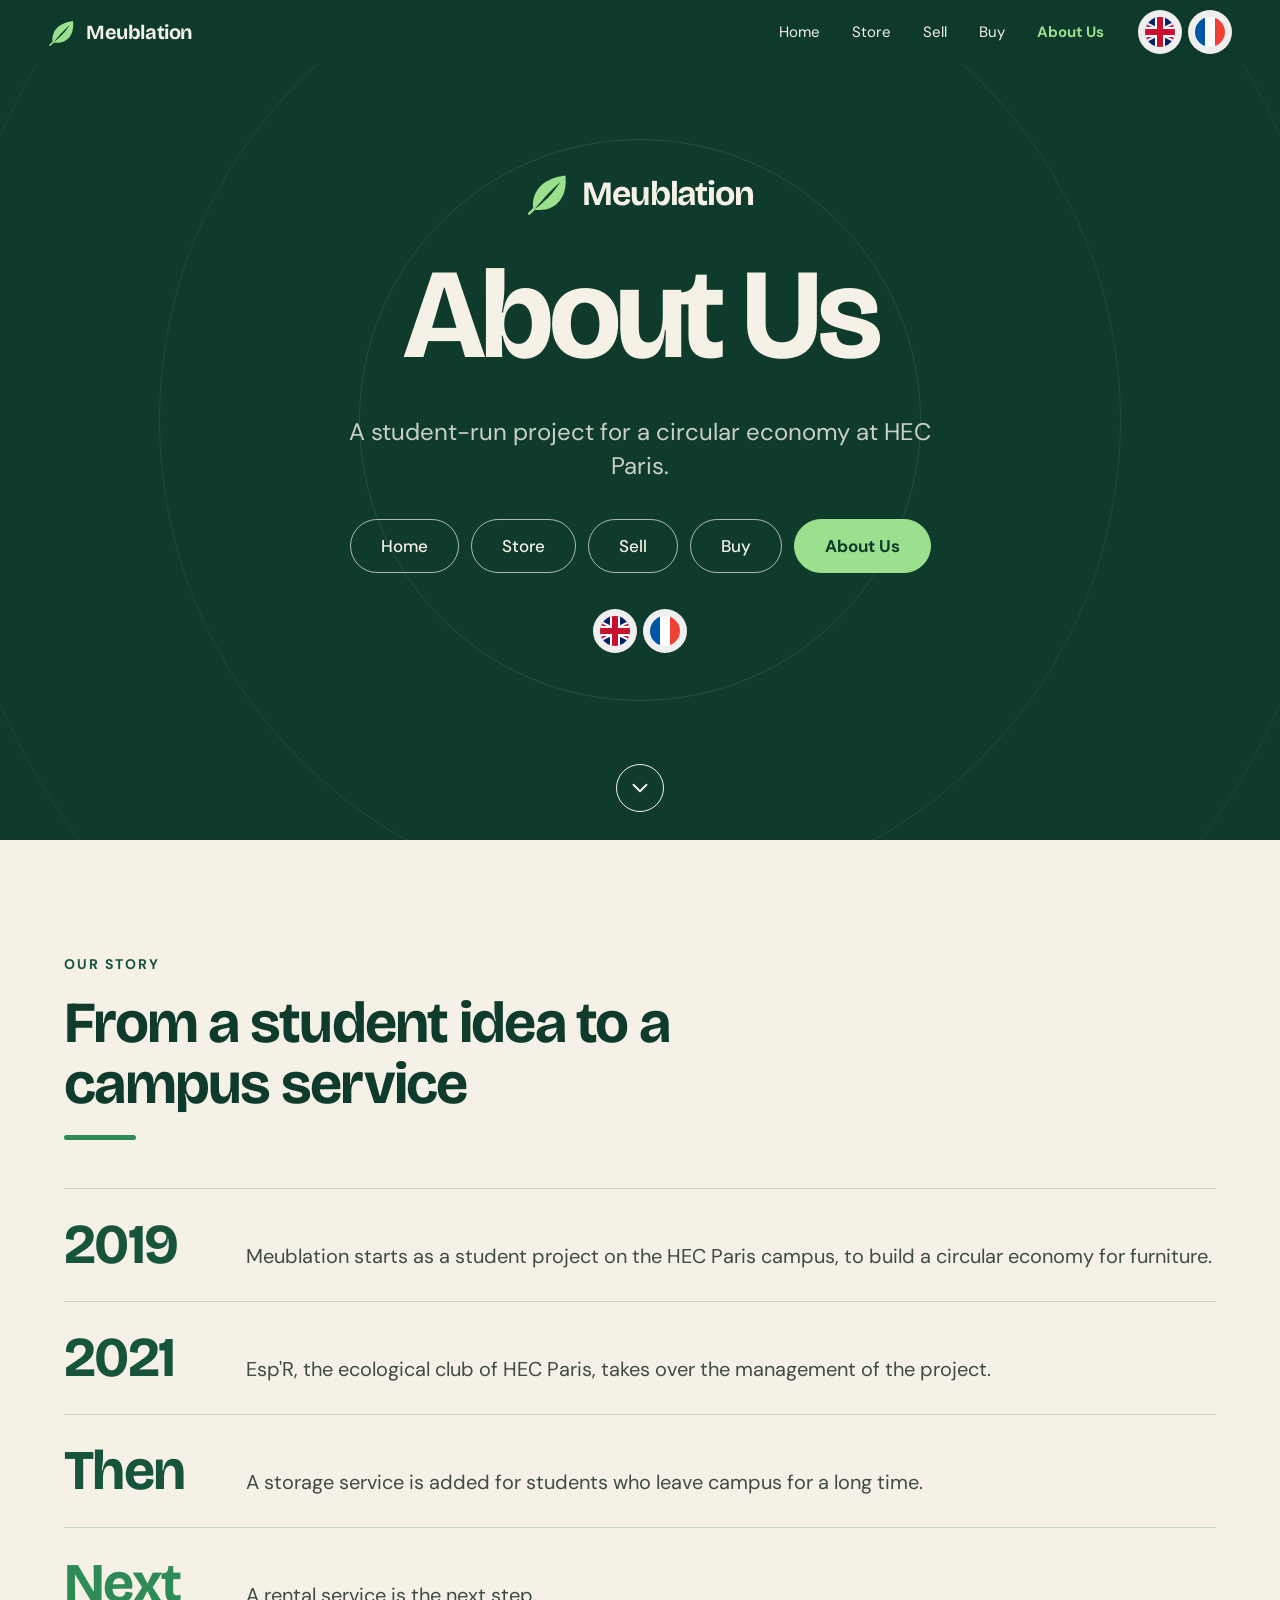
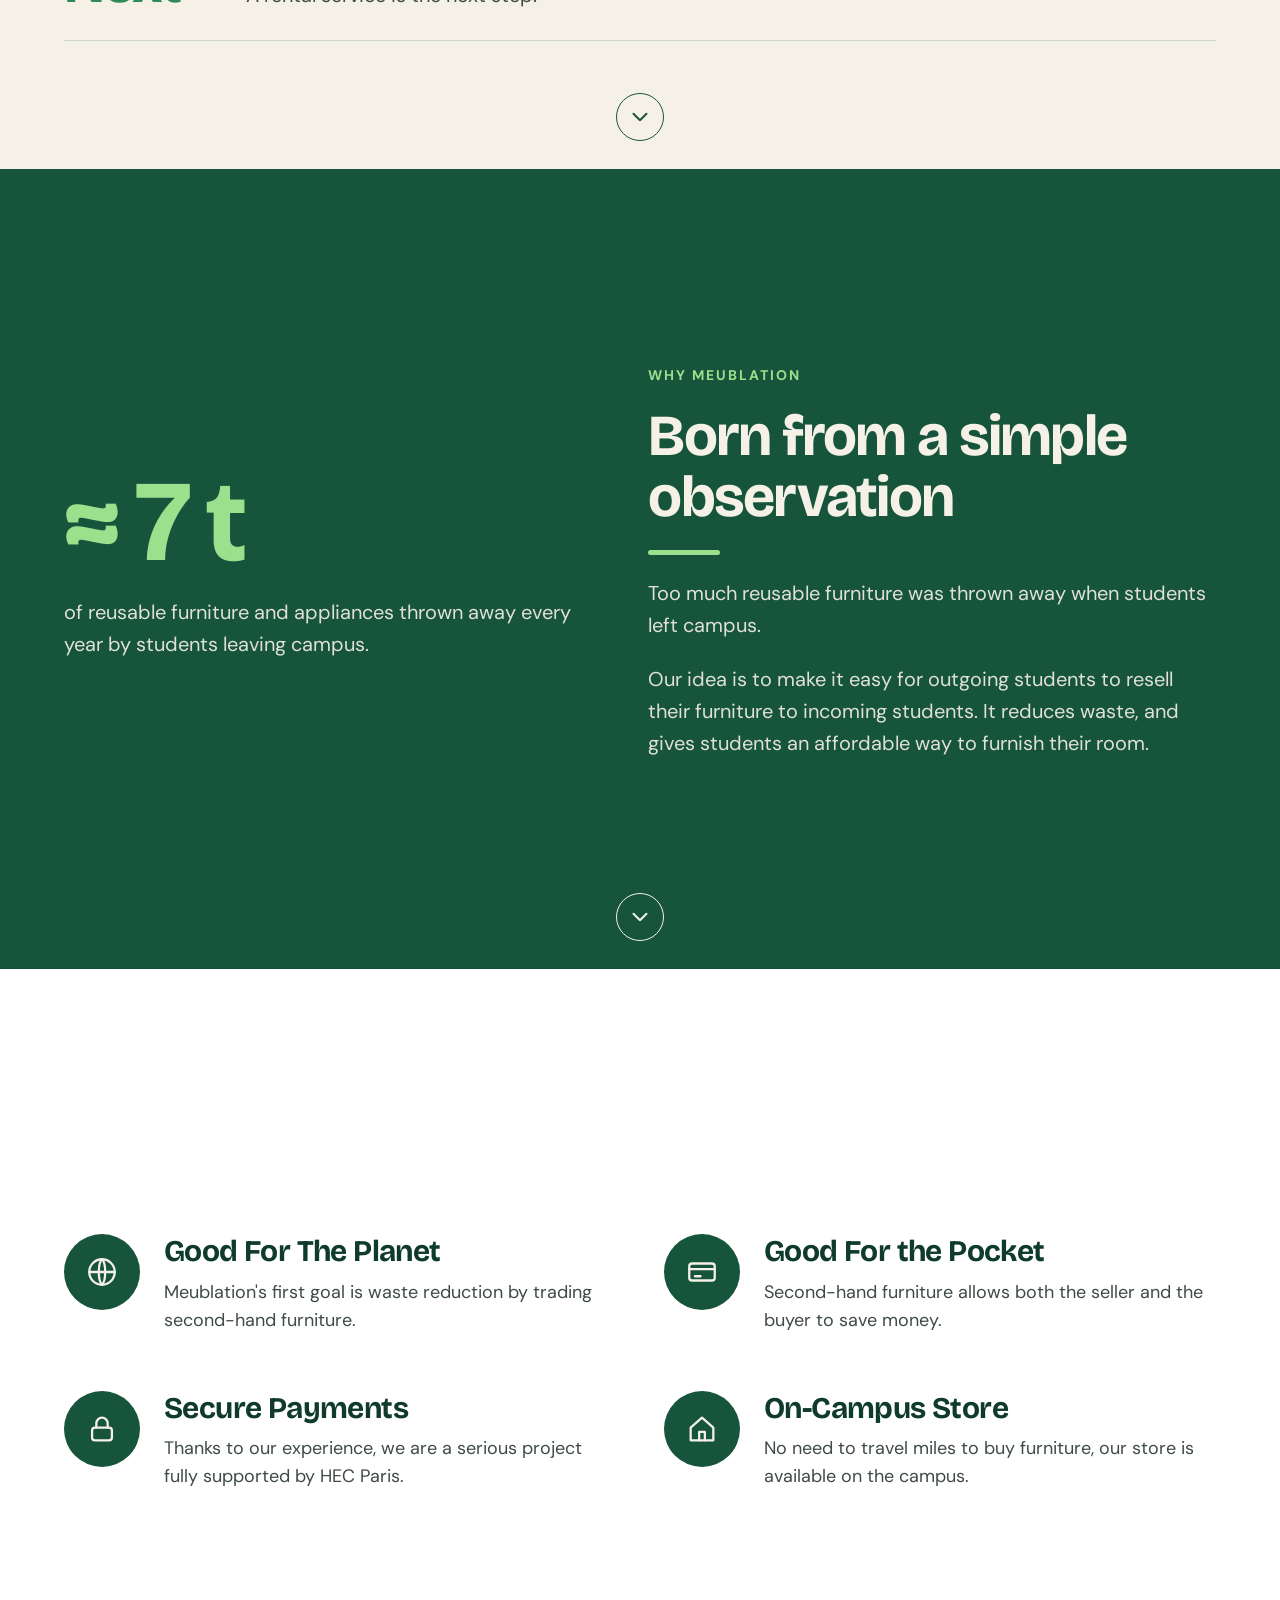
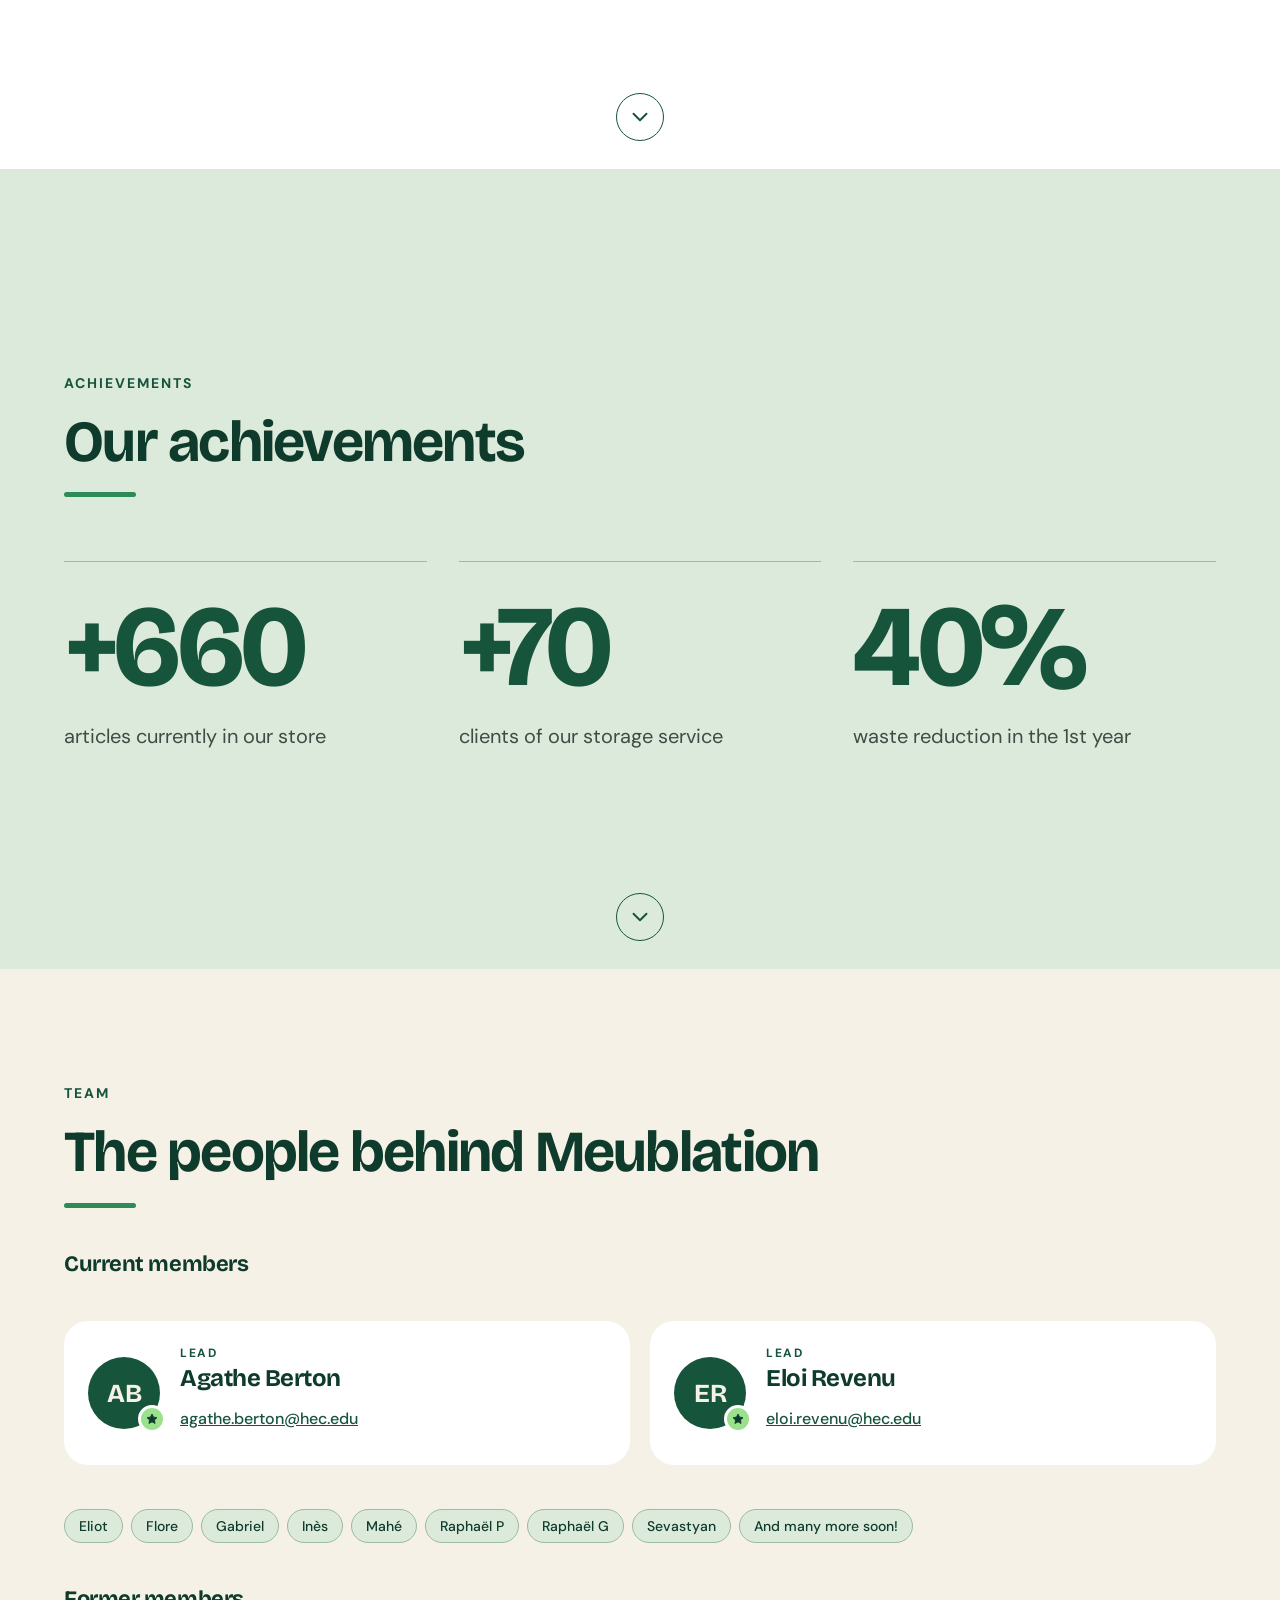
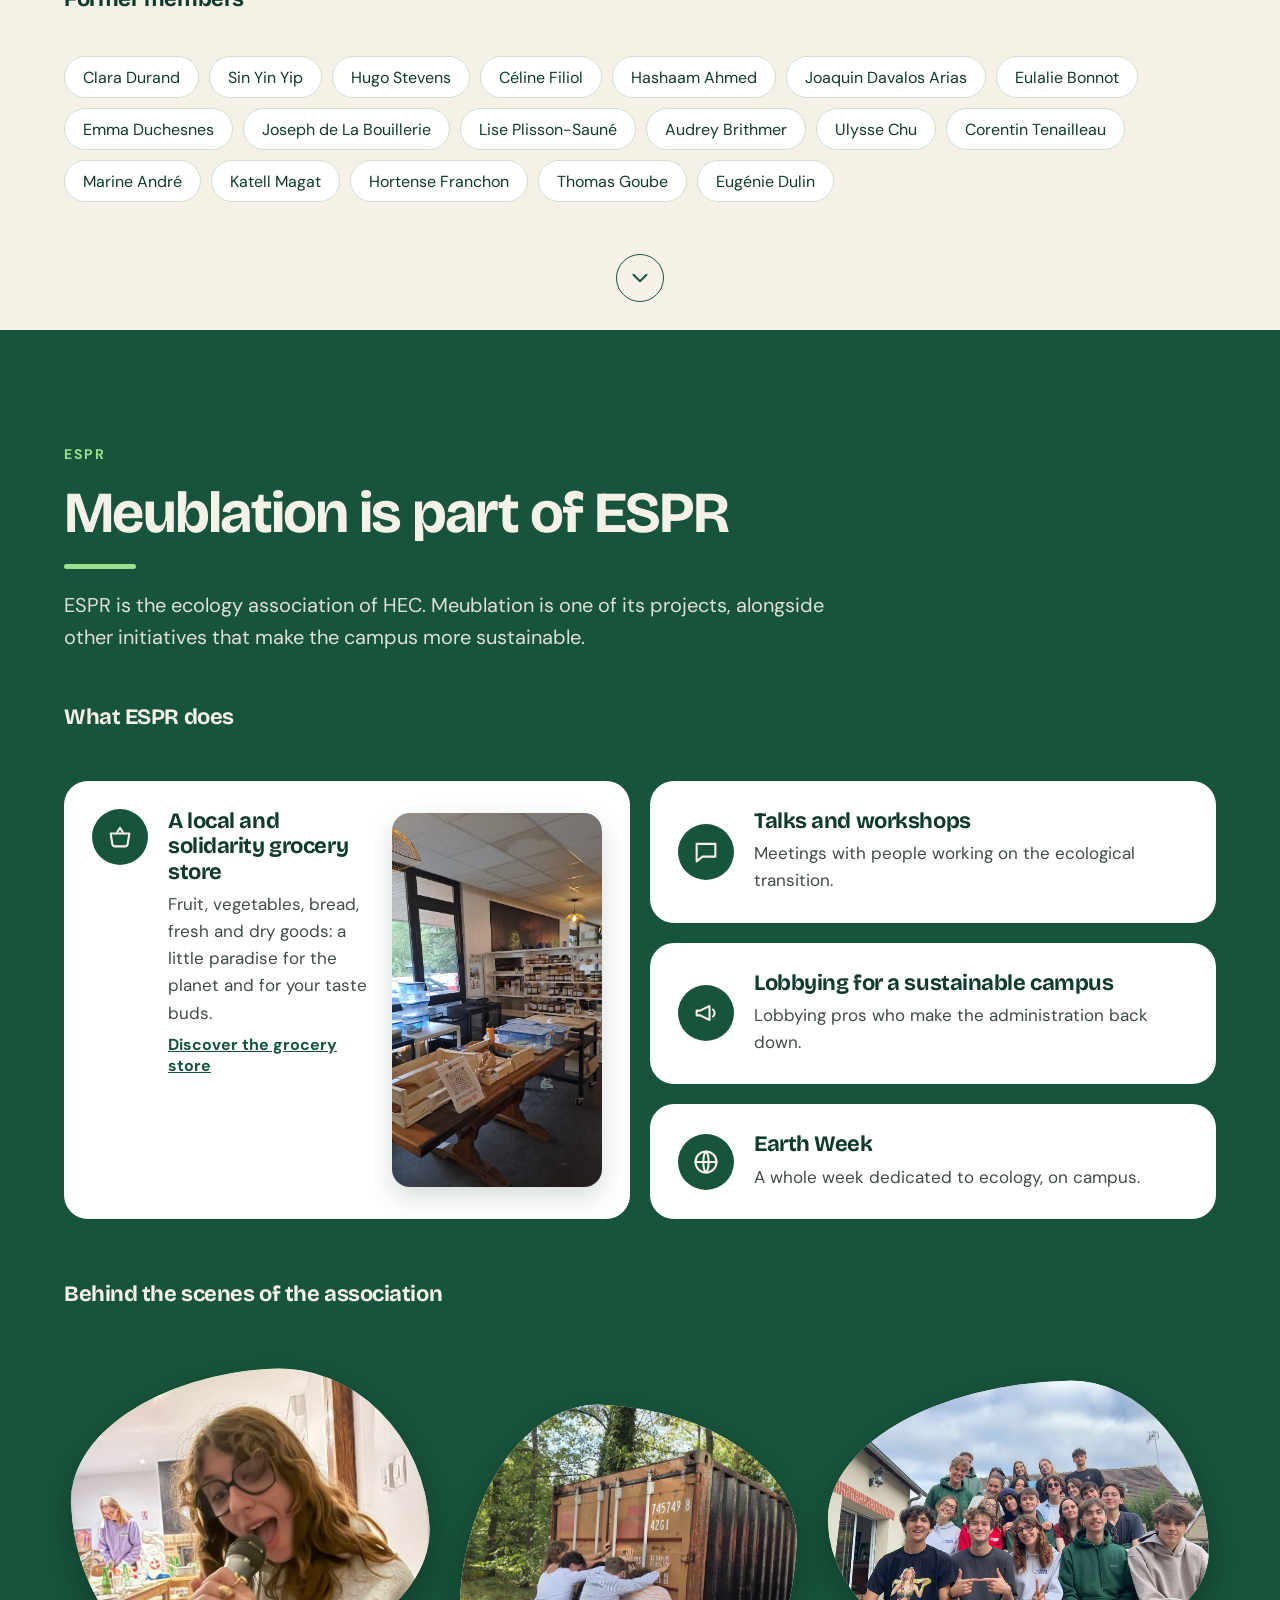
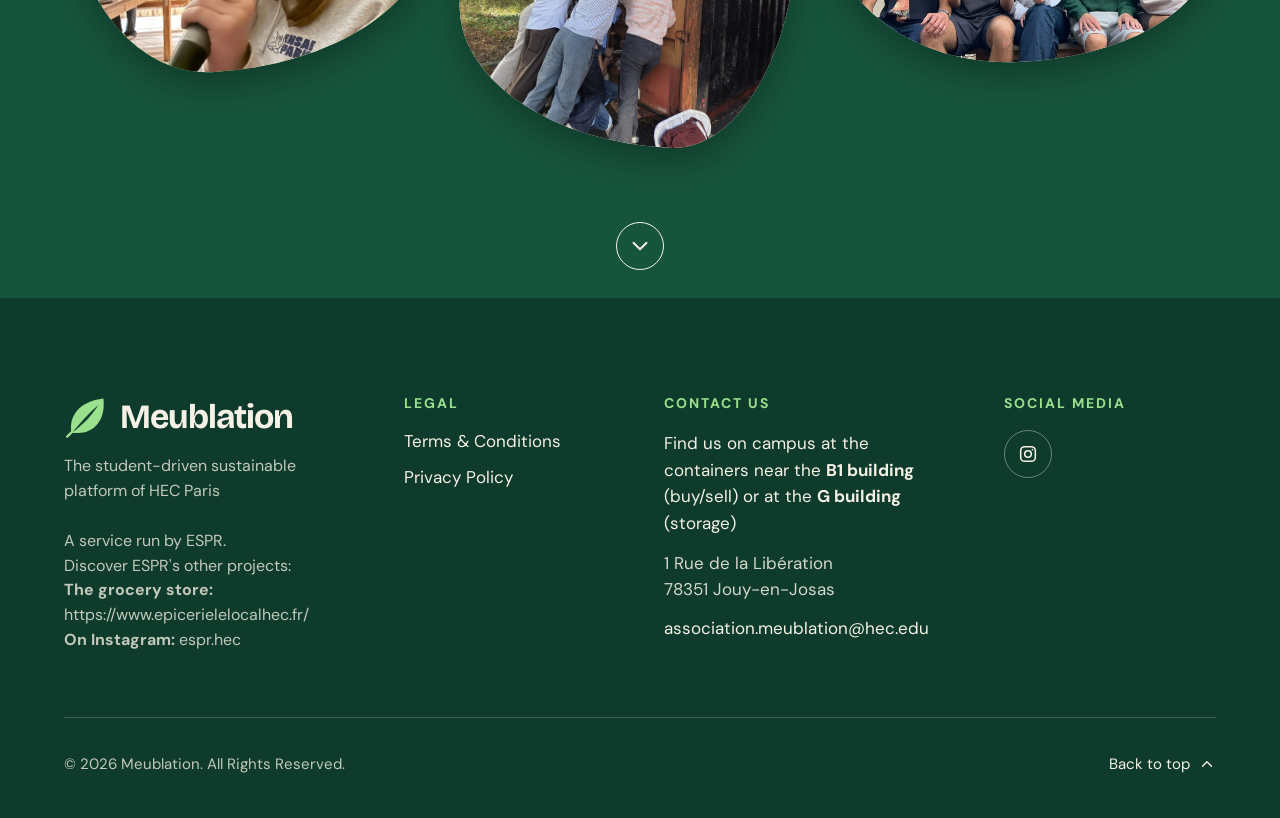
==== commit c0efae0d: "Show loading screen only on slow loads; figures +660/+70; complete Buy categories Co-Authored-By: Cl" ====
--- a/about.html
+++ b/about.html
@@ -3,6 +3,7 @@
 <head>
 <meta charset="utf-8">
 <meta name="viewport" content="width=device-width, initial-scale=1">
+<script src="js/loader.js"></script>
 <title data-i18n="title-about">Meublation – About Us</title>
 <meta name="description" content="The story, values, achievements and team of Meublation, the sustainable furniture platform of HEC Paris." data-i18n-content="meta-desc">
 <meta name="theme-color" content="#0E3B2B">
@@ -11,7 +12,8 @@
 <meta property="og:title" content="Meublation – About Us">
 <meta property="og:description" content="The story, values, achievements and team of Meublation, the sustainable furniture platform of HEC Paris.">
 <link rel="preconnect" href="https://fonts.googleapis.com">
-<link rel="stylesheet" href="https://fonts.googleapis.com/css2?family=Bricolage+Grotesque:wght@500;700&amp;family=DM+Sans:wght@400;500;700&amp;display=swap">
+<link rel="stylesheet" media="print" onload="this.media='all'" href="https://fonts.googleapis.com/css2?family=Bricolage+Grotesque:wght@500;700&amp;family=DM+Sans:wght@400;500;700&amp;display=swap">
+<noscript><link rel="stylesheet" href="https://fonts.googleapis.com/css2?family=Bricolage+Grotesque:wght@500;700&amp;family=DM+Sans:wght@400;500;700&amp;display=swap"></noscript>
 <style>
 body { margin: 0; }
 html { scroll-behavior: smooth; }
@@ -99,7 +101,6 @@
 .fun-cap { position: absolute; left: 0; top: 0; width: 100%; height: 100%; box-sizing: border-box; display: flex; align-items: center; justify-content: center; text-align: center; padding: 28px 34px; color: #FFFFFF; font-family: 'Bricolage Grotesque', 'DM Sans', sans-serif; font-weight: 700; font-size: clamp(19px, 1.9vw, 24px); line-height: 1.2; letter-spacing: -0.01em; text-shadow: 0 2px 12px rgba(0, 0, 0, 0.55); opacity: 0; transform: translateY(14px); transition: opacity 0.4s ease, transform 0.4s ease; pointer-events: none; }
 .fun:hover .fun-cap { opacity: 1; transform: translateY(0); }
 </style>
-<script src="js/loader.js"></script>
 </head>
 <body>
 <div id="top" style="font-family: 'DM Sans', system-ui, sans-serif; color: #14201B; background: #F5F1E6;">
@@ -228,11 +229,11 @@
 </div>
 <div style="display: flex; flex-wrap: wrap; gap: 32px;">
 <div style="flex: 1 1 260px; min-width: 0; display: flex; flex-direction: column; gap: 14px; padding-top: 28px; border-top: 1px solid #9DBBA0;">
-<div class="big" data-i18n="5784ba83" style="color: #17543C;">+800</div>
+<div class="big" style="color: #17543C;">+660</div>
 <p class="lead" data-i18n="80920c19" style="color: #3F4B45;">articles currently in our store</p>
 </div>
 <div class="d2" style="flex: 1 1 260px; min-width: 0; display: flex; flex-direction: column; gap: 14px; padding-top: 28px; border-top: 1px solid #9DBBA0;">
-<div class="big" data-i18n="c1aa95f7" style="color: #17543C;">+220</div>
+<div class="big" style="color: #17543C;">+70</div>
 <p class="lead" data-i18n="891befc7" style="color: #3F4B45;">clients of our storage service</p>
 </div>
 <div class="d3" style="flex: 1 1 260px; min-width: 0; display: flex; flex-direction: column; gap: 14px; padding-top: 28px; border-top: 1px solid #9DBBA0;">
@@ -427,9 +428,7 @@
   "29977f51": "Pas besoin de faire des kilomètres pour acheter des meubles : notre magasin est sur le campus.",
   "a6634f24": "Réalisations",
   "24953458": "Nos réalisations",
-  "5784ba83": "+660",
   "80920c19": "articles actuellement en vente",
-  "c1aa95f7": "+70",
   "891befc7": "clients de notre service de stockage l'année dernière",
   "8cdc2483": "de réduction des déchets la première année",
   "21888726": "Équipe",
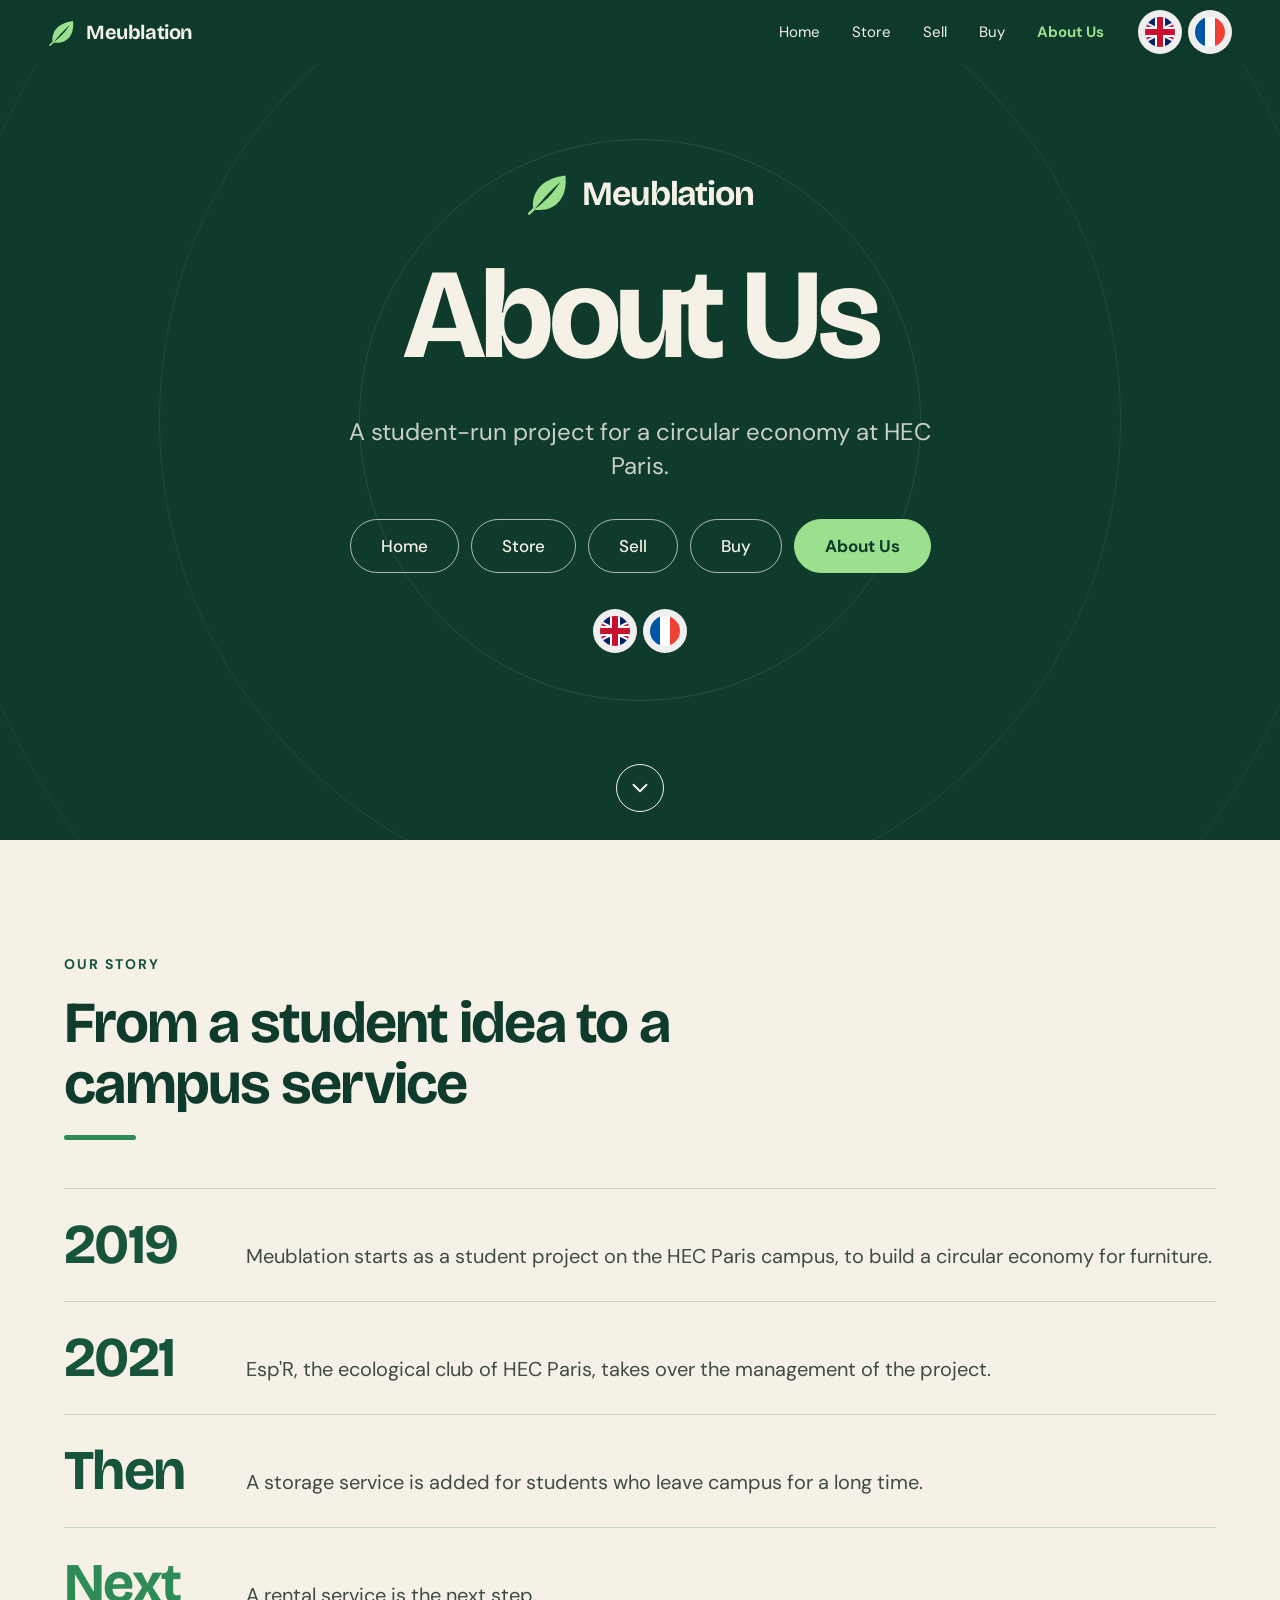
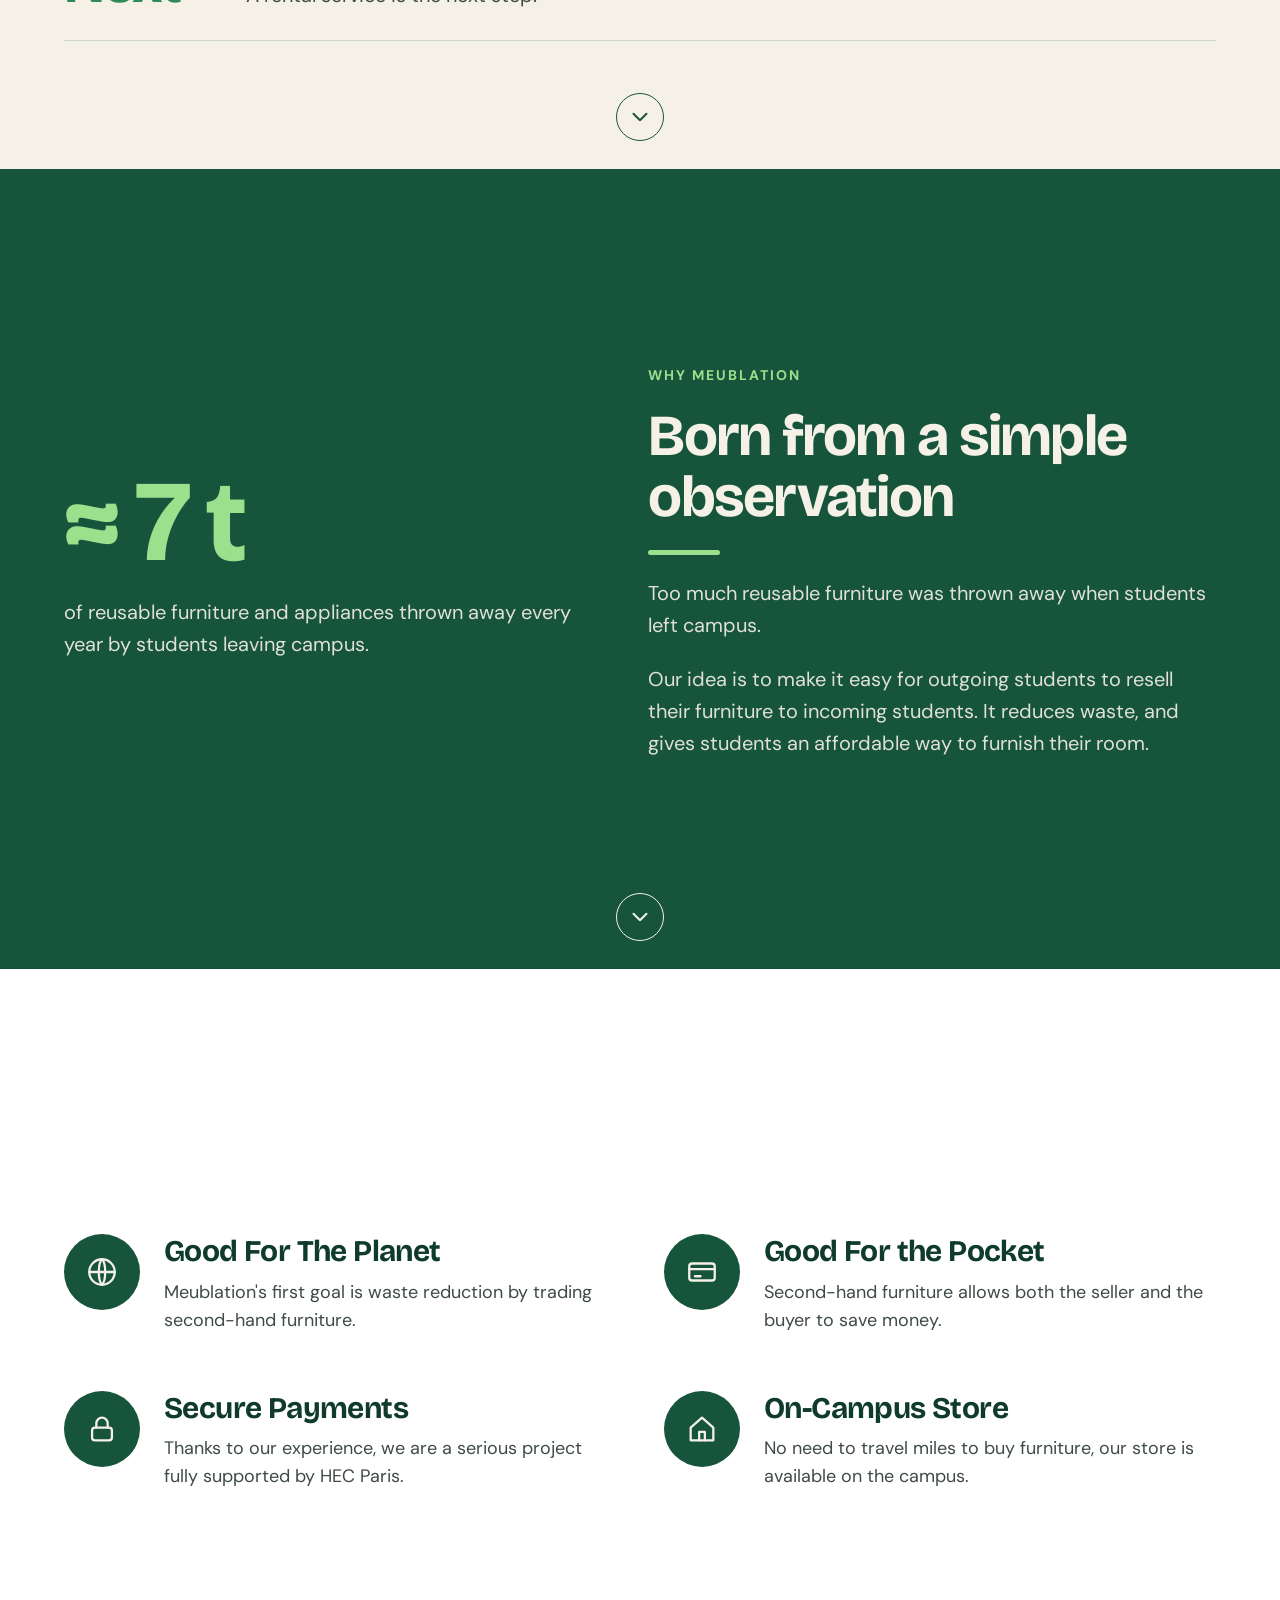
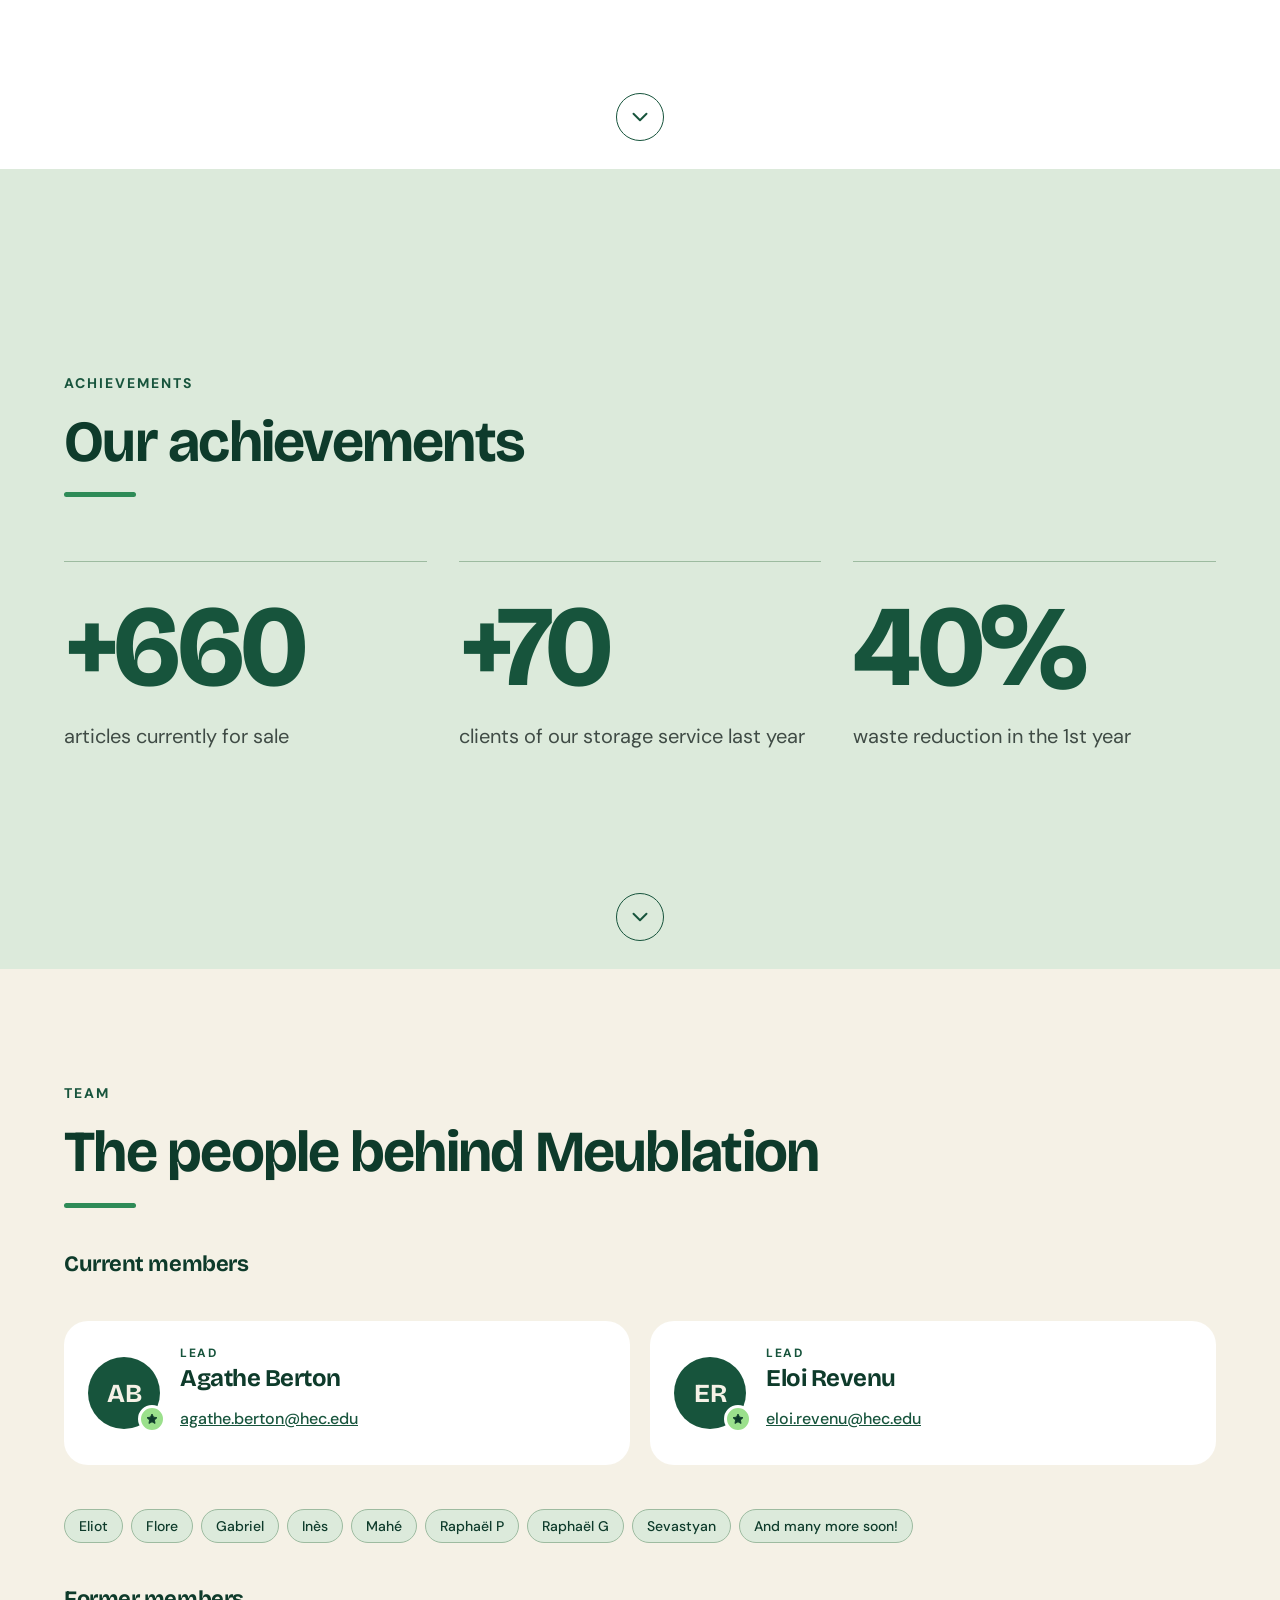
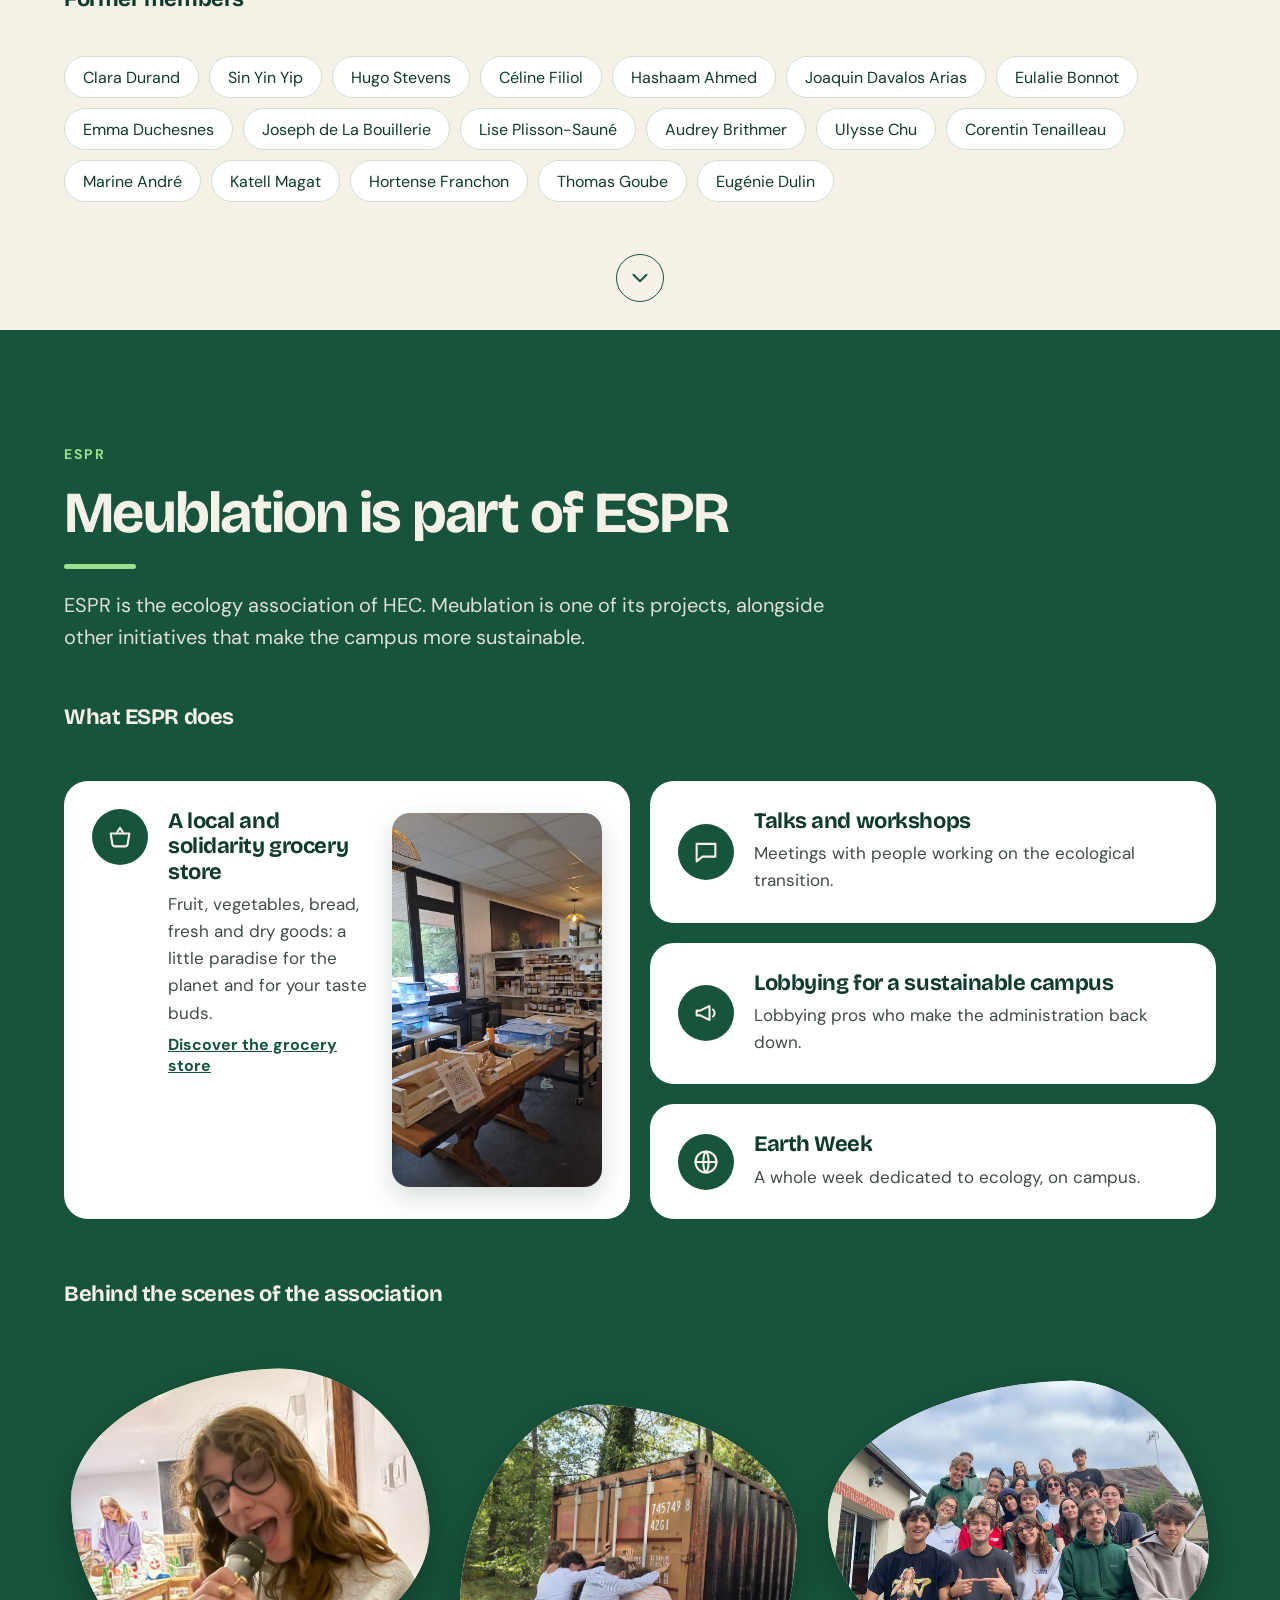
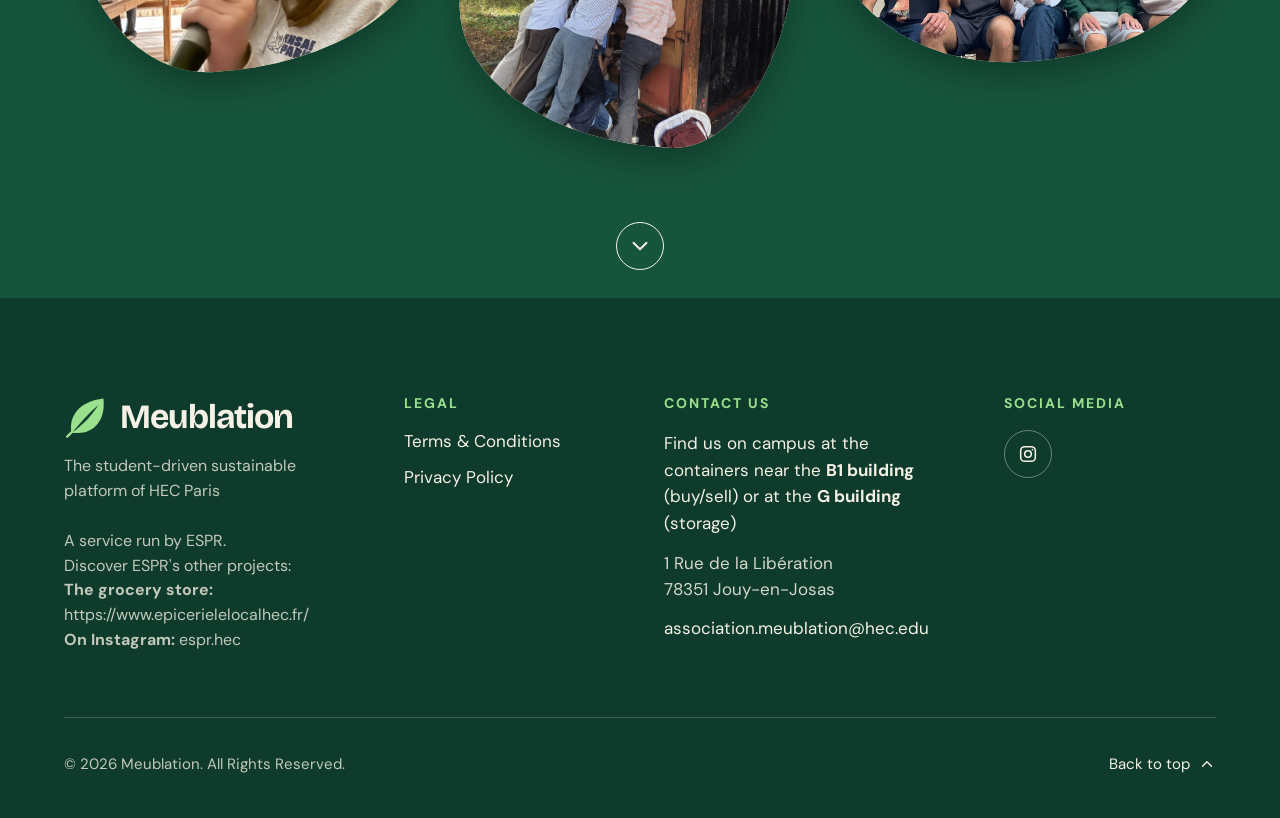
==== commit 324fd2dd: "Site rebuilt from the latest maquette (home staircase and border, 660/70 figures, Buy pills, Store t" ====
--- a/about.html
+++ b/about.html
@@ -230,11 +230,11 @@
 <div style="display: flex; flex-wrap: wrap; gap: 32px;">
 <div style="flex: 1 1 260px; min-width: 0; display: flex; flex-direction: column; gap: 14px; padding-top: 28px; border-top: 1px solid #9DBBA0;">
 <div class="big" style="color: #17543C;">+660</div>
-<p class="lead" data-i18n="80920c19" style="color: #3F4B45;">articles currently in our store</p>
+<p class="lead" data-i18n="28bd2996" style="color: #3F4B45;">articles currently for sale</p>
 </div>
 <div class="d2" style="flex: 1 1 260px; min-width: 0; display: flex; flex-direction: column; gap: 14px; padding-top: 28px; border-top: 1px solid #9DBBA0;">
 <div class="big" style="color: #17543C;">+70</div>
-<p class="lead" data-i18n="891befc7" style="color: #3F4B45;">clients of our storage service</p>
+<p class="lead" data-i18n="ffda3a54" style="color: #3F4B45;">clients of our storage service last year</p>
 </div>
 <div class="d3" style="flex: 1 1 260px; min-width: 0; display: flex; flex-direction: column; gap: 14px; padding-top: 28px; border-top: 1px solid #9DBBA0;">
 <div class="big" style="color: #17543C;">40%</div>
@@ -428,8 +428,8 @@
   "29977f51": "Pas besoin de faire des kilomètres pour acheter des meubles : notre magasin est sur le campus.",
   "a6634f24": "Réalisations",
   "24953458": "Nos réalisations",
-  "80920c19": "articles actuellement en vente",
-  "891befc7": "clients de notre service de stockage l'année dernière",
+  "28bd2996": "articles actuellement en vente",
+  "ffda3a54": "clients de notre service de stockage l'année dernière",
   "8cdc2483": "de réduction des déchets la première année",
   "21888726": "Équipe",
   "521e3ab3": "Les personnes derrière Meublation",
